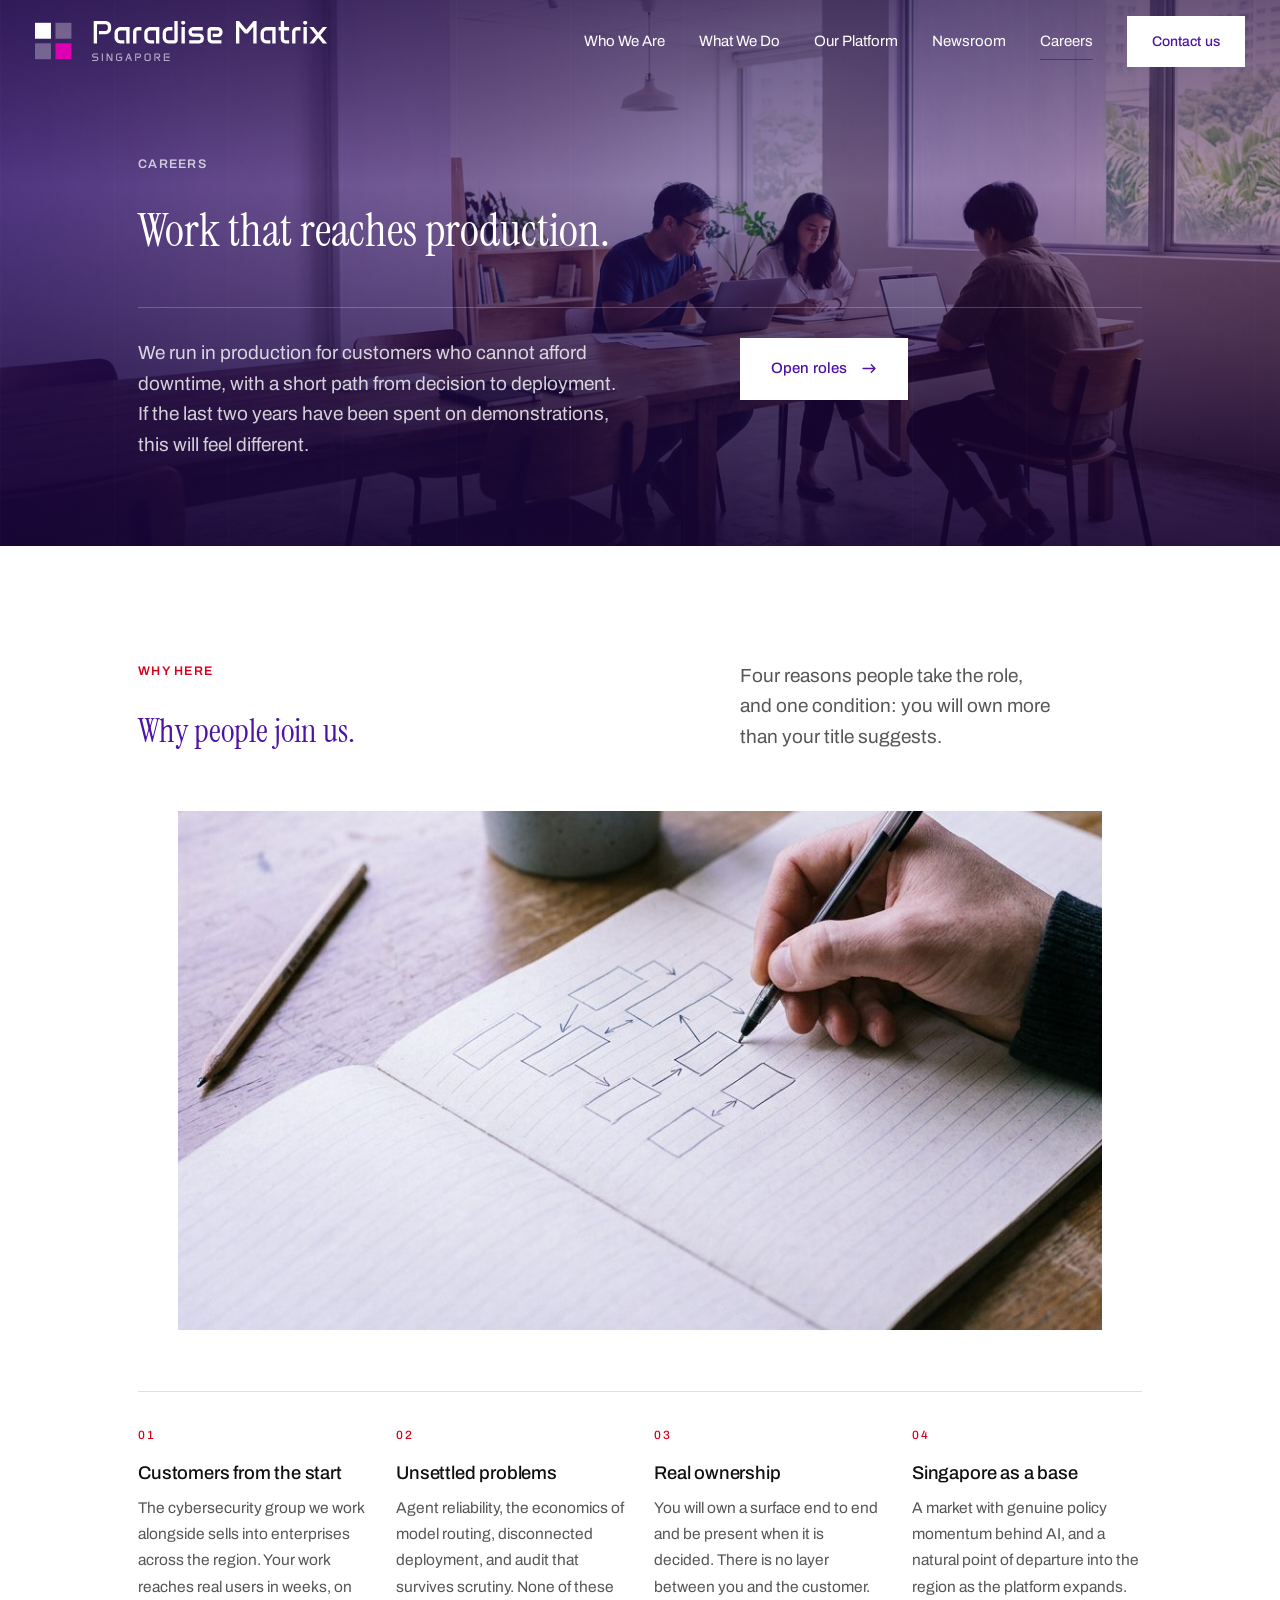
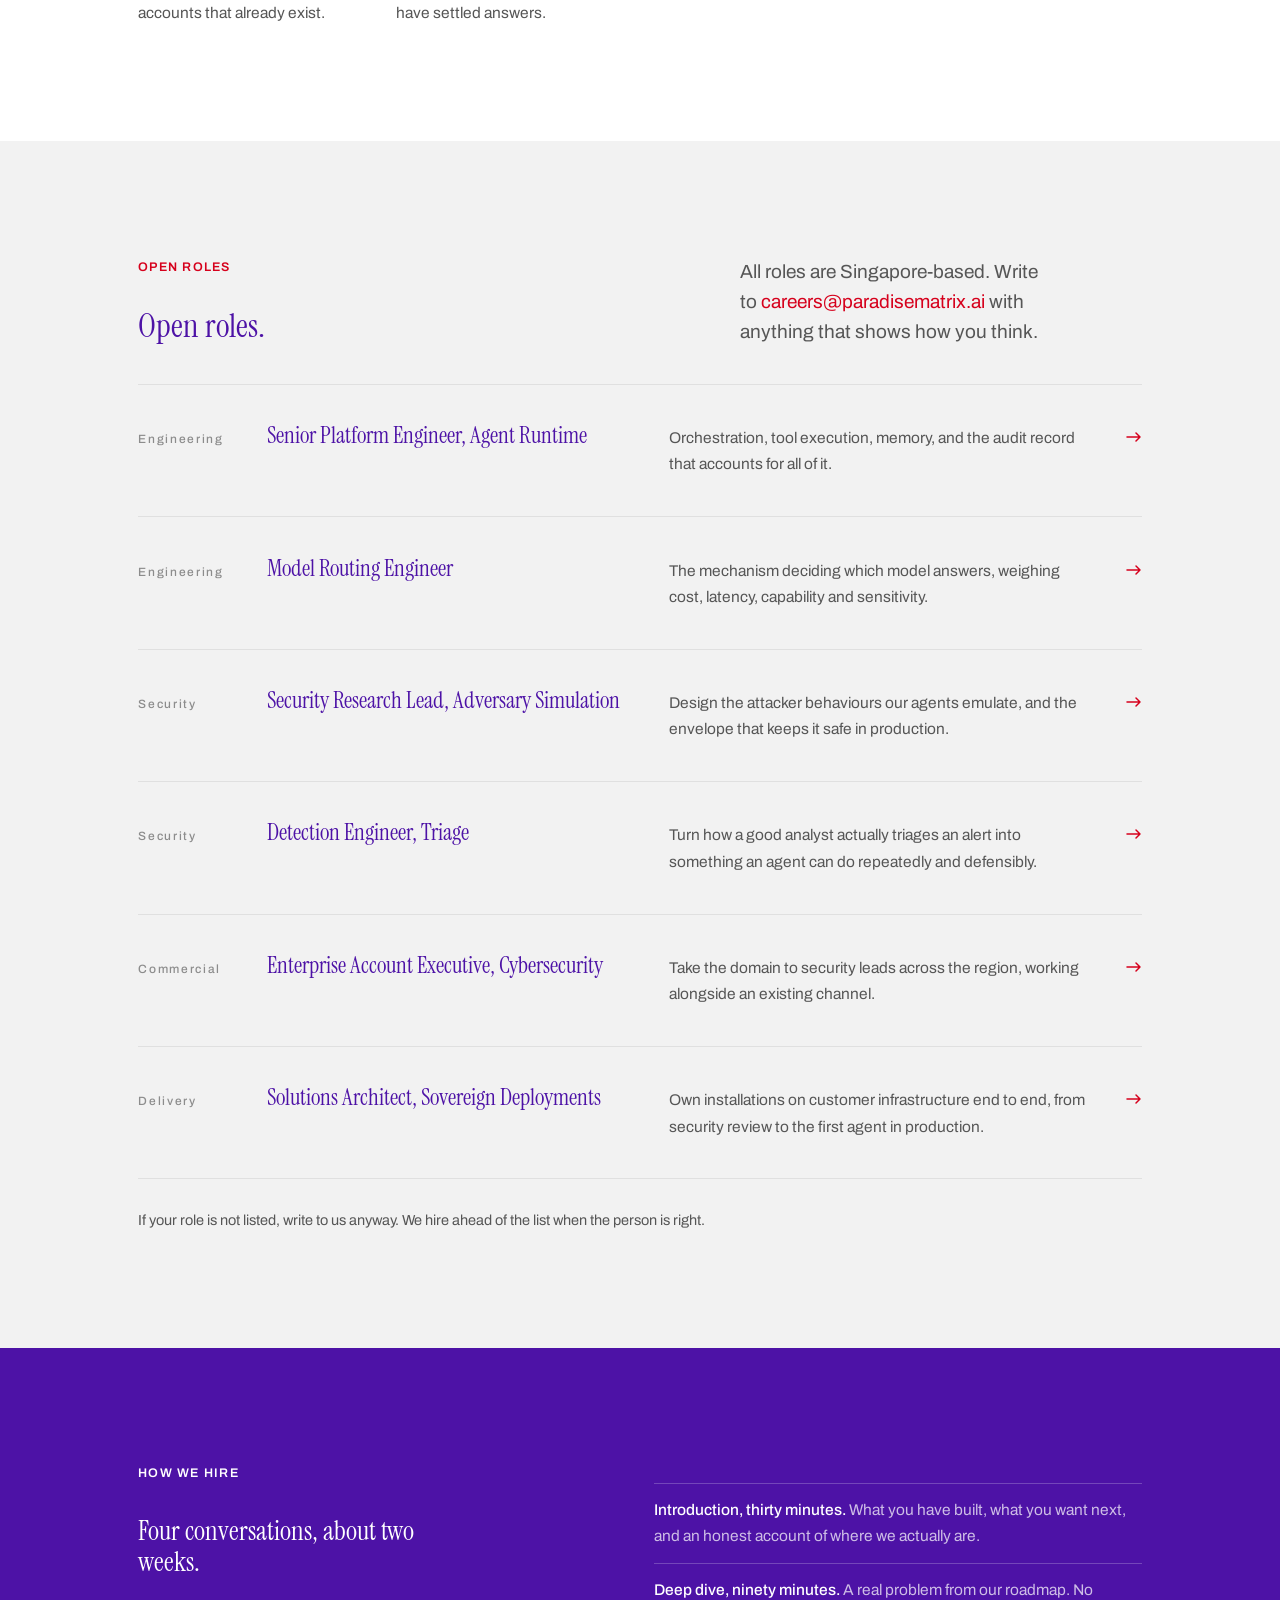
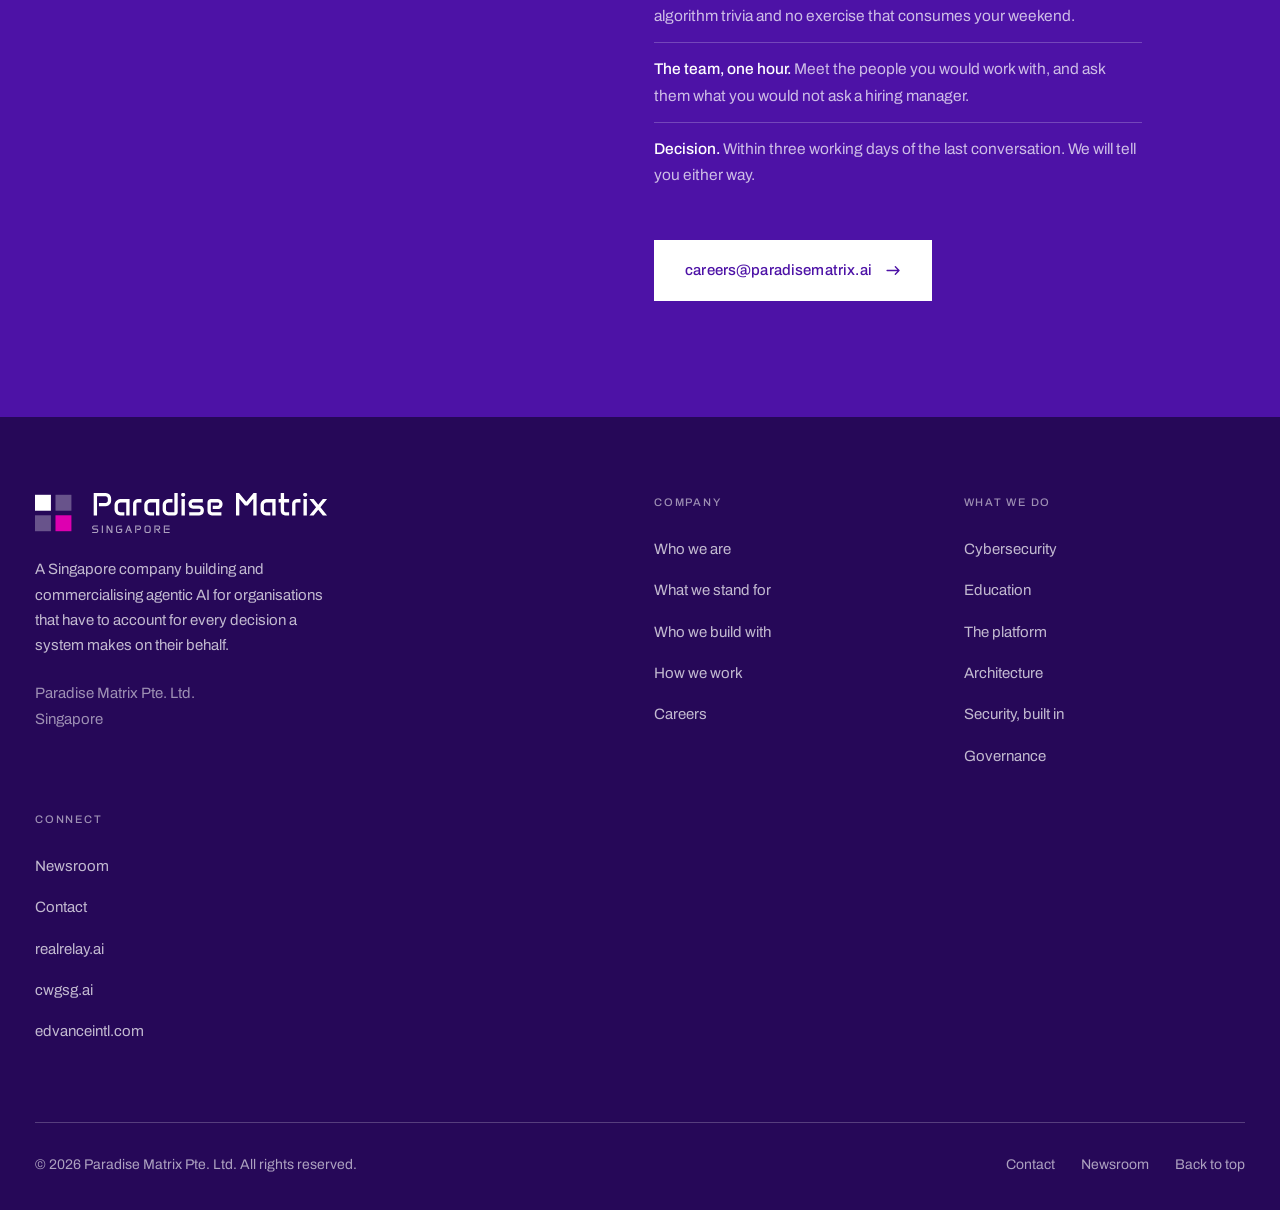
==== careers.html @ 4e88af28 "Rebuild the brand lockup, and update the RealRelay mark The wordmark and locality line are redrawn i" ====
<!DOCTYPE html>
<html lang="en">
<head>
<meta charset="utf-8">
<meta name="viewport" content="width=device-width, initial-scale=1">
<title>Careers | Paradise Matrix, Singapore</title>
<meta name="description" content="Open roles in platform engineering, security research, delivery and commercial. Singapore-based work on agentic AI that reaches production.">
<meta name="robots" content="index, follow, max-snippet:-1, max-image-preview:large">
<meta name="theme-color" content="#FFFFFF">
<link rel="canonical" href="https://paradisematrix.sg/careers.html">

<meta property="og:type" content="website">
<meta property="og:site_name" content="Paradise Matrix">
<meta property="og:locale" content="en_SG">
<meta property="og:title" content="Careers | Paradise Matrix, Singapore">
<meta property="og:description" content="Open roles in platform engineering, security research, delivery and commercial. Singapore-based work on agentic AI that reaches production.">
<meta property="og:url" content="https://paradisematrix.sg/careers.html">
<meta property="og:image" content="https://paradisematrix.sg/assets/img/og-card.png">
<meta property="og:image:width" content="1200">
<meta property="og:image:height" content="630">
<meta property="og:image:alt" content="Paradise Matrix, agentic AI built in Singapore">
<meta name="twitter:card" content="summary_large_image">
<meta name="twitter:title" content="Careers | Paradise Matrix, Singapore">
<meta name="twitter:description" content="Open roles in platform engineering, security research, delivery and commercial. Singapore-based work on agentic AI that reaches production.">
<meta name="twitter:image" content="https://paradisematrix.sg/assets/img/og-card.png">

<link rel="icon" href="data:image/svg+xml,%3Csvg xmlns='http://www.w3.org/2000/svg' viewBox='0 0 32 32'%3E%3Crect width='32' height='32' rx='7' fill='%23FFFFFF'/%3E%3Crect x='4' y='4' width='11' height='11' fill='%23002060'/%3E%3Crect x='17' y='4' width='11' height='11' fill='%23002060' opacity='.3'/%3E%3Crect x='4' y='17' width='11' height='11' fill='%23002060' opacity='.3'/%3E%3Crect x='17' y='17' width='11' height='11' fill='%23DD00B0'/%3E%3C/svg%3E">
<link rel="preload" href="assets/fonts/instrument-serif-400-lat.woff2" as="font" type="font/woff2" crossorigin>
<link rel="preload" href="assets/fonts/archivo-400-lat.woff2" as="font" type="font/woff2" crossorigin>
<link rel="stylesheet" href="assets/fonts/fonts.css">
<link rel="stylesheet" href="assets/css/site.css">
<script type="application/ld+json">
{
  "@context": "https://schema.org",
  "@graph": [
    {
      "@type": "Organization",
      "@id": "https://paradisematrix.sg/#organization",
      "name": "Paradise Matrix",
      "legalName": "Paradise Matrix Pte. Ltd.",
      "url": "https://paradisematrix.sg/",
      "description": "Paradise Matrix is a Singapore company that builds and commercialises agentic AI for organisations that must account for what their systems do. It develops the RealRelay.ai platform and vertical AI agents for cybersecurity and education.",
      "foundingLocation": {
        "@type": "Place",
        "name": "Singapore"
      },
      "areaServed": [
        {
          "@type": "Country",
          "name": "Singapore"
        },
        {
          "@type": "Place",
          "name": "ASEAN"
        },
        {
          "@type": "Place",
          "name": "Hong Kong"
        },
        {
          "@type": "Country",
          "name": "Japan"
        },
        {
          "@type": "Country",
          "name": "United Arab Emirates"
        }
      ],
      "knowsAbout": [
        "Agentic AI",
        "AI agents",
        "AI governance",
        "Cybersecurity",
        "Fintech",
        "Security operations centre triage",
        "Adversary simulation",
        "Anti-money-laundering",
        "Know your customer",
        "Educational technology",
        "AI security validation",
        "Sovereign AI deployment",
        "Education technology"
      ],
      "address": {
        "@type": "PostalAddress",
        "addressLocality": "Singapore",
        "addressCountry": "SG"
      },
      "contactPoint": [
        {
          "@type": "ContactPoint",
          "contactType": "sales",
          "email": "enquiries@paradisematrix.ai",
          "areaServed": "SG",
          "availableLanguage": "English"
        },
        {
          "@type": "ContactPoint",
          "contactType": "media relations",
          "email": "media@paradisematrix.ai"
        },
        {
          "@type": "ContactPoint",
          "contactType": "human resources",
          "email": "careers@paradisematrix.ai"
        }
      ]
    },
    {
      "@type": "WebSite",
      "@id": "https://paradisematrix.sg/#website",
      "url": "https://paradisematrix.sg/",
      "name": "Paradise Matrix",
      "publisher": {
        "@id": "https://paradisematrix.sg/#organization"
      },
      "inLanguage": "en"
    },
    {
      "@type": "WebPage",
      "@id": "https://paradisematrix.sg/careers.html",
      "url": "https://paradisematrix.sg/careers.html",
      "name": "Careers | Paradise Matrix, Singapore",
      "description": "Open roles in platform engineering, security research, delivery and commercial. Singapore-based work on agentic AI that reaches production.",
      "isPartOf": {
        "@id": "https://paradisematrix.sg/#website"
      },
      "about": {
        "@id": "https://paradisematrix.sg/#organization"
      },
      "inLanguage": "en"
    },
    {
      "@type": "BreadcrumbList",
      "itemListElement": [
        {
          "@type": "ListItem",
          "position": 1,
          "name": "Home",
          "item": "https://paradisematrix.sg/index.html"
        },
        {
          "@type": "ListItem",
          "position": 2,
          "name": "Careers",
          "item": "https://paradisematrix.sg/careers.html"
        }
      ]
    }
  ]
}
</script>
</head>
<body id="top">
<svg class="pm-logo-defs" aria-hidden="true" focusable="false"><defs><symbol id="pmLogo" viewBox="0 0 904.09 123.55"><rect x="0.00" y="5.54" width="49.21" height="49.21" fill="var(--pm-ink)"/><rect x="63.27" y="5.54" width="49.21" height="49.21" fill="var(--pm-ink)" opacity="0.3"/><rect x="0.00" y="68.81" width="49.21" height="49.21" fill="var(--pm-ink)" opacity="0.3"/><rect x="63.27" y="68.81" width="49.21" height="49.21" fill="var(--pm-pink)"/><path fill="var(--pm-ink)" transform="translate(174.48 69.43)" d="M6.84 -69.43H43.55Q48.29 -69.43 52.17 -67.11Q56.05 -64.79 58.37 -60.94Q60.69 -57.08 60.69 -52.34V-45.41Q60.69 -40.77 58.37 -36.94Q56.05 -33.11 52.17 -30.83Q48.29 -28.56 43.55 -28.56H23.00V-38.82H43.55Q46.44 -38.82 48.44 -40.77Q50.44 -42.72 50.44 -45.56V-52.34Q50.44 -55.18 48.44 -57.18Q46.44 -59.18 43.55 -59.18H17.14V0.00H6.84Z M71.20 -32.42Q71.20 -37.45 73.67 -41.55Q76.13 -45.65 80.28 -48.12Q84.43 -50.59 89.46 -50.59H117.68V0.00H107.38V-40.28H89.46Q86.19 -40.28 83.85 -37.96Q81.50 -35.64 81.50 -32.32V-18.36Q81.50 -15.04 83.85 -12.67Q86.19 -10.30 89.46 -10.30H101.52V0.00H89.46Q84.43 0.00 80.28 -2.47Q76.13 -4.93 73.67 -9.08Q71.20 -13.23 71.20 -18.26Z M128.44 -36.43Q128.44 -40.33 130.42 -43.55Q132.39 -46.78 135.69 -48.68Q138.98 -50.59 142.99 -50.59H154.27V-40.33H142.99Q141.23 -40.33 139.99 -39.14Q138.74 -37.94 138.74 -36.23V0.00H128.44Z M163.06 -32.42Q163.06 -37.45 165.52 -41.55Q167.99 -45.65 172.14 -48.12Q176.29 -50.59 181.32 -50.59H209.54V0.00H199.24V-40.28H181.32Q178.05 -40.28 175.71 -37.96Q173.36 -35.64 173.36 -32.32V-18.36Q173.36 -15.04 175.71 -12.67Q178.05 -10.30 181.32 -10.30H193.38V0.00H181.32Q176.29 0.00 172.14 -2.47Q167.99 -4.93 165.52 -9.08Q163.06 -13.23 163.06 -18.26Z M219.81 -32.32Q219.81 -37.35 222.27 -41.50Q224.74 -45.65 228.89 -48.12Q233.04 -50.59 238.07 -50.59H250.13V-40.28H238.07Q234.80 -40.28 232.46 -37.92Q230.11 -35.55 230.11 -32.23V-18.26Q230.11 -14.99 232.46 -12.65Q234.80 -10.30 238.07 -10.30H255.99V-69.43H266.29V-10.30Q266.29 -6.05 263.27 -3.03Q260.24 0.00 255.99 0.00H238.07Q233.04 0.00 228.89 -2.47Q224.74 -4.93 222.27 -9.06Q219.81 -13.18 219.81 -18.16Z M276.84 -64.36Q276.84 -66.99 278.70 -68.85Q280.55 -70.70 283.19 -70.70Q285.83 -70.70 287.68 -68.85Q289.54 -66.99 289.54 -64.36Q289.54 -61.72 287.68 -59.86Q285.83 -58.01 283.19 -58.01Q280.55 -58.01 278.70 -59.86Q276.84 -61.72 276.84 -64.36ZM278.02 -50.59H288.37V0.00H278.02Z M299.61 -36.38Q299.61 -40.33 301.58 -43.55Q303.56 -46.78 306.86 -48.68Q310.15 -50.59 314.16 -50.59H343.84V-40.28H314.16Q312.40 -40.28 311.15 -39.14Q309.91 -37.99 309.91 -36.38V-35.16Q309.91 -33.50 311.15 -32.32Q312.40 -31.15 314.16 -31.15H332.61Q336.62 -31.15 339.91 -29.22Q343.21 -27.29 345.16 -24.07Q347.12 -20.85 347.12 -16.89V-14.26Q347.12 -10.35 345.16 -7.10Q343.21 -3.86 339.91 -1.93Q336.62 0.00 332.61 0.00H301.90V-10.30H332.61Q334.37 -10.30 335.62 -11.47Q336.86 -12.65 336.86 -14.31V-16.85Q336.86 -18.55 335.62 -19.73Q334.37 -20.90 332.61 -20.90H314.16Q310.15 -20.90 306.86 -22.83Q303.56 -24.76 301.58 -28.00Q299.61 -31.25 299.61 -35.16Z M358.34 -40.14Q358.34 -44.48 361.52 -47.53Q364.69 -50.59 369.13 -50.59H390.23Q394.28 -50.59 397.58 -48.61Q400.87 -46.63 402.85 -43.29Q404.83 -39.94 404.83 -35.89V-34.47Q404.83 -30.47 402.85 -27.17Q400.87 -23.88 397.58 -21.90Q394.28 -19.92 390.23 -19.92H374.51V-30.18H390.33Q392.08 -30.18 393.33 -31.45Q394.57 -32.71 394.57 -34.52V-35.89Q394.57 -37.74 393.33 -39.01Q392.08 -40.28 390.33 -40.28H368.65V-14.31Q368.65 -12.65 369.77 -11.47Q370.89 -10.30 372.50 -10.30H401.26V0.00H372.50Q368.60 0.00 365.38 -1.93Q362.15 -3.86 360.25 -7.10Q358.34 -10.35 358.34 -14.26Z M446.34 -69.43H455.76L478.17 -42.04L500.58 -69.43H510.01V0.00H499.71V-51.90L482.47 -31.01H473.92L456.64 -51.90V0.00H446.34Z M522.21 -32.42Q522.21 -37.45 524.68 -41.55Q527.15 -45.65 531.30 -48.12Q535.45 -50.59 540.48 -50.59H568.70V0.00H558.40V-40.28H540.48Q537.21 -40.28 534.86 -37.96Q532.52 -35.64 532.52 -32.32V-18.36Q532.52 -15.04 534.86 -12.67Q537.21 -10.30 540.48 -10.30H552.54V0.00H540.48Q535.45 0.00 531.30 -2.47Q527.15 -4.93 524.68 -9.08Q522.21 -13.23 522.21 -18.26Z M577.98 -50.59H584.57V-69.43H594.88V-50.59H610.45V-40.28H594.88V-14.36Q594.88 -12.70 596.17 -11.50Q597.46 -10.30 599.27 -10.30H610.45V0.00H599.12Q595.12 0.00 591.82 -1.93Q588.53 -3.86 586.55 -7.10Q584.57 -10.35 584.57 -14.31V-40.28H577.98Z M619.73 -36.43Q619.73 -40.33 621.71 -43.55Q623.69 -46.78 626.99 -48.68Q630.28 -50.59 634.29 -50.59H645.56V-40.33H634.29Q632.53 -40.33 631.28 -39.14Q630.04 -37.94 630.04 -36.23V0.00H619.73Z M653.67 -64.36Q653.67 -66.99 655.53 -68.85Q657.38 -70.70 660.02 -70.70Q662.66 -70.70 664.51 -68.85Q666.37 -66.99 666.37 -64.36Q666.37 -61.72 664.51 -59.86Q662.66 -58.01 660.02 -58.01Q657.38 -58.01 655.53 -59.86Q653.67 -61.72 653.67 -64.36ZM654.84 -50.59H665.20V0.00H654.84Z M693.62 -25.34 673.02 -50.59H686.15L700.36 -33.06L714.57 -50.59H727.65L707.10 -25.34L727.65 0.00H714.62L700.36 -17.53L686.10 0.00H673.02Z"/><path fill="var(--pm-ink)" opacity="0.62" transform="translate(174.48 123.55)" d="M1.96 -17.63Q1.96 -19.19 2.74 -20.46Q3.52 -21.74 4.83 -22.50Q6.15 -23.26 7.74 -23.26H19.78V-19.83H7.74Q6.79 -19.83 6.10 -19.15Q5.41 -18.48 5.41 -17.54V-15.93Q5.41 -15.07 6.10 -14.44Q6.79 -13.82 7.74 -13.82H15.15Q16.75 -13.82 18.06 -13.06Q19.37 -12.30 20.14 -11.02Q20.92 -9.73 20.92 -8.18V-5.64Q20.92 -4.09 20.14 -2.81Q19.37 -1.52 18.06 -0.76Q16.75 0.00 15.15 0.00H1.98V-3.45H15.15Q16.11 -3.45 16.79 -4.10Q17.47 -4.74 17.47 -5.66V-8.16Q17.47 -9.08 16.79 -9.73Q16.11 -10.39 15.15 -10.39H7.74Q6.15 -10.39 4.83 -11.13Q3.52 -11.88 2.74 -13.14Q1.96 -14.39 1.96 -15.92Z M31.88 -23.26H35.33V0.00H31.88Z M46.61 -23.26H51.09L61.22 -4.99V-23.26H64.67V0.00H60.19L50.06 -18.03V0.00H46.61Z M75.63 -16.72Q75.63 -18.53 76.57 -20.01Q77.51 -21.49 79.08 -22.38Q80.65 -23.26 82.56 -23.26H93.57V-19.83H82.56Q81.12 -19.83 80.10 -18.92Q79.08 -18.01 79.08 -16.73V-6.53Q79.08 -5.25 80.10 -4.34Q81.12 -3.44 82.56 -3.44H88.01Q89.46 -3.44 90.48 -4.34Q91.49 -5.25 91.49 -6.53V-9.57H85.18V-13.00H94.94V-6.54Q94.94 -4.74 94.01 -3.26Q93.08 -1.77 91.50 -0.88Q89.92 0.00 88.01 0.00H82.56Q80.65 0.00 79.08 -0.88Q77.51 -1.77 76.57 -3.26Q75.63 -4.74 75.63 -6.54Z M112.59 -23.26H116.89L125.22 0.00H121.54L119.00 -7.00H112.51L113.75 -10.44H117.76L114.75 -18.75L107.95 0.00H104.27Z M134.87 -23.26H147.17Q148.76 -23.26 150.06 -22.48Q151.36 -21.71 152.13 -20.41Q152.91 -19.12 152.91 -17.54V-15.21Q152.91 -13.66 152.13 -12.37Q151.36 -11.09 150.06 -10.33Q148.76 -9.57 147.17 -9.57H140.28V-13.00H147.17Q148.13 -13.00 148.80 -13.66Q149.48 -14.31 149.48 -15.26V-17.54Q149.48 -18.48 148.80 -19.15Q148.13 -19.83 147.17 -19.83H138.32V0.00H134.87Z M163.62 -16.72Q163.62 -18.53 164.56 -20.01Q165.50 -21.49 167.07 -22.38Q168.64 -23.26 170.55 -23.26H176.00Q177.91 -23.26 179.49 -22.38Q181.07 -21.49 182.00 -20.01Q182.93 -18.53 182.93 -16.72V-6.54Q182.93 -4.74 182.00 -3.26Q181.07 -1.77 179.49 -0.88Q177.91 0.00 176.00 0.00H170.55Q168.64 0.00 167.07 -0.88Q165.50 -1.77 164.56 -3.26Q163.62 -4.74 163.62 -6.54ZM167.07 -6.53Q167.07 -5.25 168.09 -4.34Q169.11 -3.44 170.55 -3.44H176.00Q177.45 -3.44 178.47 -4.34Q179.48 -5.25 179.48 -6.53V-16.73Q179.48 -18.01 178.47 -18.92Q177.45 -19.83 176.00 -19.83H170.55Q169.11 -19.83 168.09 -18.92Q167.07 -18.01 167.07 -16.73Z M194.21 -23.26H206.51Q208.09 -23.26 209.39 -22.48Q210.69 -21.71 211.47 -20.41Q212.25 -19.12 212.25 -17.54V-15.21Q212.25 -13.63 211.49 -12.35Q210.73 -11.07 209.42 -10.32Q208.11 -9.57 206.49 -9.57L213.43 0.00H209.22L202.29 -9.57H199.62V-13.00H206.51Q207.47 -13.00 208.14 -13.67Q208.81 -14.33 208.81 -15.26V-17.54Q208.81 -18.48 208.14 -19.15Q207.47 -19.83 206.51 -19.83H197.66V0.00H194.21Z M223.39 -23.26H241.43V-19.83H226.84V-3.45H241.43V0.00H223.39ZM228.80 -13.82H241.43V-10.39H228.80Z"/></symbol></defs></svg>
  <a class="skip-link" href="#main">Skip to content</a>
  <header class="site-header on-dark">
    <div class="nav-inner">
      <a class="brand" href="index.html" aria-label="Paradise Matrix Singapore — home">
        <svg class="brand__logo" viewBox="0 0 904.09 123.55" role="img" aria-label="Paradise Matrix Singapore"><use href="#pmLogo"/></svg>
      </a>
      <button class="nav-toggle" type="button" aria-label="Menu" aria-expanded="false" aria-controls="primary-nav"><span></span><span></span><span></span></button>
      <nav class="nav-primary" id="primary-nav" aria-label="Primary">
        <a class="nav-link" href="who-we-are.html">Who We Are</a>
        <a class="nav-link" href="what-we-do.html">What We Do</a>
        <a class="nav-link" href="realrelay.html">Our Platform</a>
        <a class="nav-link" href="newsroom.html">Newsroom</a>
        <a class="nav-link" href="careers.html">Careers</a>
        <a class="btn nav-cta" href="contact.html">Contact us</a>
      </nav>
    </div>
  </header>
  <main id="main">
    <section class="hero hero--short">
      <div class="hero__art">
        <img src="assets/img/hero-careers.jpg" alt="Colleagues working together at a long table" width="1376" height="688" fetchpriority="high" decoding="async">
      </div><div class="hero__grain" aria-hidden="true"></div>
      <div class="shell"><div class="g12"><div class="off1">
        <p class="label" data-reveal>Careers</p>
        <h1 class="stmt stmt--xl" data-reveal data-reveal-delay="70">Work that reaches production.</h1>
        <div class="hero__foot g12" data-reveal data-reveal-delay="150">
          <p class="lede c-6">
            We run in production for customers who cannot afford downtime, with a short path from decision
            to deployment. If the last two years have been spent on demonstrations, this will feel different.
          </p>
          <div class="c-4 start8"><div class="btn-row"><a class="btn btn--onDeep" href="#roles">Open roles <svg viewBox="0 0 16 12" fill="none" stroke="currentColor" stroke-width="1.5" stroke-linecap="round" stroke-linejoin="round" aria-hidden="true"><path d="M1 6h13M10 2l4 4-4 4"/></svg></a></div></div>
        </div>
      </div></div></div>
    </section>

    <section class="pad">
      <div class="shell"><div class="g12"><div class="off1">
        <div class="g12" style="margin-bottom:clamp(28px,3.2vw,46px)">
          <div class="c-5" data-reveal><p class="label">Why here</p><h2 class="stmt stmt--lg">Why people join us.</h2></div>
          <div class="c-4 start8" data-reveal data-reveal-delay="80"><p class="lede">Four reasons people take the role, and one condition: you will own more than your title suggests.</p></div>
        </div>
        <div class="g12" style="margin-bottom:clamp(30px,3.4vw,52px)" data-reveal>
          <div class="c-12"><figure class="figure figure--wide"><img src="assets/img/fig-careers.jpg" alt="A hand sketching a system diagram in a notebook" width="967" height="726" loading="lazy" decoding="async"></figure></div>
        </div>
        <div class="cols g12" data-reveal>
          <div class="col-item c-3"><span class="col-item__n">01</span><h3 class="h-sans h-sans--md">Customers from the start</h3><p>The cybersecurity group we work alongside sells into enterprises across the region. Your work reaches real users in weeks, on accounts that already exist.</p></div>
          <div class="col-item c-3"><span class="col-item__n">02</span><h3 class="h-sans h-sans--md">Unsettled problems</h3><p>Agent reliability, the economics of model routing, disconnected deployment, and audit that survives scrutiny. None of these have settled answers.</p></div>
          <div class="col-item c-3"><span class="col-item__n">03</span><h3 class="h-sans h-sans--md">Real ownership</h3><p>You will own a surface end to end and be present when it is decided. There is no layer between you and the customer.</p></div>
          <div class="col-item c-3"><span class="col-item__n">04</span><h3 class="h-sans h-sans--md">Singapore as a base</h3><p>A market with genuine policy momentum behind AI, and a natural point of departure into the region as the platform expands.</p></div>
        </div>
      </div></div></div>
    </section>

    <section class="pad bg-offwhite" id="roles">
      <div class="shell"><div class="g12"><div class="off1">
        <div class="g12" style="margin-bottom:clamp(24px,2.8vw,40px)">
          <div class="c-5" data-reveal><p class="label">Open roles</p><h2 class="stmt stmt--lg">Open roles.</h2></div>
          <div class="c-4 start8" data-reveal data-reveal-delay="80"><p class="lede">All roles are Singapore-based. Write to <a href="mailto:careers@paradisematrix.ai" style="color:var(--accent)">careers@paradisematrix.ai</a> with anything that shows how you think.</p></div>
        </div>
        <div class="row-list" data-reveal>
          <a class="row" href="mailto:careers@paradisematrix.ai?subject=Senior%20Platform%20Engineer"><span class="row__n">Engineering</span><span class="row__t">Senior Platform Engineer, Agent Runtime</span><span class="row__d">Orchestration, tool execution, memory, and the audit record that accounts for all of it.</span><span class="row__a"><svg viewBox="0 0 16 12" fill="none" stroke="currentColor" stroke-width="1.5" stroke-linecap="round" stroke-linejoin="round" aria-hidden="true"><path d="M1 6h13M10 2l4 4-4 4"/></svg></span></a>
          <a class="row" href="mailto:careers@paradisematrix.ai?subject=Model%20Routing%20Engineer"><span class="row__n">Engineering</span><span class="row__t">Model Routing Engineer</span><span class="row__d">The mechanism deciding which model answers, weighing cost, latency, capability and sensitivity.</span><span class="row__a"><svg viewBox="0 0 16 12" fill="none" stroke="currentColor" stroke-width="1.5" stroke-linecap="round" stroke-linejoin="round" aria-hidden="true"><path d="M1 6h13M10 2l4 4-4 4"/></svg></span></a>
          <a class="row" href="mailto:careers@paradisematrix.ai?subject=Security%20Research%20Lead"><span class="row__n">Security</span><span class="row__t">Security Research Lead, Adversary Simulation</span><span class="row__d">Design the attacker behaviours our agents emulate, and the envelope that keeps it safe in production.</span><span class="row__a"><svg viewBox="0 0 16 12" fill="none" stroke="currentColor" stroke-width="1.5" stroke-linecap="round" stroke-linejoin="round" aria-hidden="true"><path d="M1 6h13M10 2l4 4-4 4"/></svg></span></a>
          <a class="row" href="mailto:careers@paradisematrix.ai?subject=Detection%20Engineer"><span class="row__n">Security</span><span class="row__t">Detection Engineer, Triage</span><span class="row__d">Turn how a good analyst actually triages an alert into something an agent can do repeatedly and defensibly.</span><span class="row__a"><svg viewBox="0 0 16 12" fill="none" stroke="currentColor" stroke-width="1.5" stroke-linecap="round" stroke-linejoin="round" aria-hidden="true"><path d="M1 6h13M10 2l4 4-4 4"/></svg></span></a>
          <a class="row" href="mailto:careers@paradisematrix.ai?subject=Enterprise%20Account%20Executive"><span class="row__n">Commercial</span><span class="row__t">Enterprise Account Executive, Cybersecurity</span><span class="row__d">Take the domain to security leads across the region, working alongside an existing channel.</span><span class="row__a"><svg viewBox="0 0 16 12" fill="none" stroke="currentColor" stroke-width="1.5" stroke-linecap="round" stroke-linejoin="round" aria-hidden="true"><path d="M1 6h13M10 2l4 4-4 4"/></svg></span></a>
          <a class="row" href="mailto:careers@paradisematrix.ai?subject=Solutions%20Architect"><span class="row__n">Delivery</span><span class="row__t">Solutions Architect, Sovereign Deployments</span><span class="row__d">Own installations on customer infrastructure end to end, from security review to the first agent in production.</span><span class="row__a"><svg viewBox="0 0 16 12" fill="none" stroke="currentColor" stroke-width="1.5" stroke-linecap="round" stroke-linejoin="round" aria-hidden="true"><path d="M1 6h13M10 2l4 4-4 4"/></svg></span></a>
        </div>
        <p class="form-note" data-reveal style="margin-top:1.8rem">If your role is not listed, write to us anyway. We hire ahead of the list when the person is right.</p>
      </div></div></div>
    </section>

    <section class="pad bg-deep">
      <div class="shell"><div class="g12"><div class="off1 g12">
        <div class="c-4" data-reveal><p class="label">How we hire</p><h2 class="stmt stmt--md">Four conversations, about two weeks.</h2></div>
        <div class="c-6 start7" data-reveal data-reveal-delay="80">
          <ul class="dl">
            <li><strong>Introduction, thirty minutes.</strong> What you have built, what you want next, and an honest account of where we actually are.</li>
            <li><strong>Deep dive, ninety minutes.</strong> A real problem from our roadmap. No algorithm trivia and no exercise that consumes your weekend.</li>
            <li><strong>The team, one hour.</strong> Meet the people you would work with, and ask them what you would not ask a hiring manager.</li>
            <li><strong>Decision.</strong> Within three working days of the last conversation. We will tell you either way.</li>
          </ul>
          <div class="btn-row" style="margin-top:2.4rem"><a class="btn btn--onDeep" href="mailto:careers@paradisematrix.ai">careers@paradisematrix.ai <svg viewBox="0 0 16 12" fill="none" stroke="currentColor" stroke-width="1.5" stroke-linecap="round" stroke-linejoin="round" aria-hidden="true"><path d="M1 6h13M10 2l4 4-4 4"/></svg></a></div>
        </div>
      </div></div></div>
    </section>

  </main>
  <footer class="site-footer">
    <div class="shell">
      <div class="g12">
        <div class="c-4 footer-about">
          <a class="brand" href="index.html" aria-label="Paradise Matrix Singapore — home">
            <svg class="brand__logo" viewBox="0 0 904.09 123.55" role="img" aria-label="Paradise Matrix Singapore"><use href="#pmLogo"/></svg>
          </a>
          <p>A Singapore company building and commercialising agentic AI for organisations that have to account for every decision a system makes on their behalf.</p>
          <address class="footer-addr">
            Paradise Matrix Pte. Ltd.<br>
            Singapore
          </address>
        </div>
        <div class="c-3 start7 footer-col">
          <h2 class="footer-h">Company</h2>
          <ul>
            <li><a href="who-we-are.html">Who we are</a></li>
            <li><a href="who-we-are.html#principles">What we stand for</a></li>
            <li><a href="who-we-are.html#partnership">Who we build with</a></li>
            <li><a href="who-we-are.html#governance">How we work</a></li>
            <li><a href="careers.html">Careers</a></li>
          </ul>
        </div>
        <div class="c-3 footer-col">
          <h2 class="footer-h">What we do</h2>
          <ul>
            <li><a href="what-we-do.html#cybersecurity">Cybersecurity</a></li>
            <li><a href="what-we-do.html#education">Education</a></li>
            <li><a href="realrelay.html">The platform</a></li>
            <li><a href="realrelay.html#architecture">Architecture</a></li>
            <li><a href="realrelay.html#security">Security, built in</a></li>
            <li><a href="realrelay.html#governance">Governance</a></li>
          </ul>
        </div>
        <div class="c-2 footer-col">
          <h2 class="footer-h">Connect</h2>
          <ul>
            <li><a href="newsroom.html">Newsroom</a></li>
            <li><a href="contact.html">Contact</a></li>
            <li><a href="https://www.realrelay.ai" rel="noopener">realrelay.ai</a></li>
            <li><a href="https://www.cwgsg.ai" rel="noopener">cwgsg.ai</a></li>
            <li><a href="https://www.edvanceintl.com" rel="noopener">edvanceintl.com</a></li>
          </ul>
        </div>
      </div>
      <div class="footer-bottom">
        <p>&copy; <span data-year>2026</span> Paradise Matrix Pte. Ltd. All rights reserved.</p>
        <nav aria-label="Secondary">
          <a href="contact.html">Contact</a>
          <a href="newsroom.html">Newsroom</a>
          <a href="#top">Back to top</a>
        </nav>
      </div>
    </div>
  </footer>
<script src="assets/js/site.js"></script>
</body>
</html>
---- assets/fonts/fonts.css ----
/* latin-ext */
@font-face {
  font-family: 'Archivo';
  font-style: normal;
  font-weight: 400;
  font-stretch: 100%;
  font-display: swap;
  src: url(archivo-400-ext.woff2) format('woff2');
  unicode-range: U+0100-02BA, U+02BD-02C5, U+02C7-02CC, U+02CE-02D7, U+02DD-02FF, U+0304, U+0308, U+0329, U+1D00-1DBF, U+1E00-1E9F, U+1EF2-1EFF, U+2020, U+20A0-20AB, U+20AD-20C0, U+2113, U+2C60-2C7F, U+A720-A7FF;
}
/* latin */
@font-face {
  font-family: 'Archivo';
  font-style: normal;
  font-weight: 400;
  font-stretch: 100%;
  font-display: swap;
  src: url(archivo-400-lat.woff2) format('woff2');
  unicode-range: U+0000-00FF, U+0131, U+0152-0153, U+02BB-02BC, U+02C6, U+02DA, U+02DC, U+0304, U+0308, U+0329, U+2000-206F, U+20AC, U+2122, U+2191, U+2193, U+2212, U+2215, U+FEFF, U+FFFD;
}
/* latin-ext */
@font-face {
  font-family: 'Archivo';
  font-style: normal;
  font-weight: 500;
  font-stretch: 100%;
  font-display: swap;
  src: url(archivo-400-ext.woff2) format('woff2');
  unicode-range: U+0100-02BA, U+02BD-02C5, U+02C7-02CC, U+02CE-02D7, U+02DD-02FF, U+0304, U+0308, U+0329, U+1D00-1DBF, U+1E00-1E9F, U+1EF2-1EFF, U+2020, U+20A0-20AB, U+20AD-20C0, U+2113, U+2C60-2C7F, U+A720-A7FF;
}
/* latin */
@font-face {
  font-family: 'Archivo';
  font-style: normal;
  font-weight: 500;
  font-stretch: 100%;
  font-display: swap;
  src: url(archivo-400-lat.woff2) format('woff2');
  unicode-range: U+0000-00FF, U+0131, U+0152-0153, U+02BB-02BC, U+02C6, U+02DA, U+02DC, U+0304, U+0308, U+0329, U+2000-206F, U+20AC, U+2122, U+2191, U+2193, U+2212, U+2215, U+FEFF, U+FFFD;
}
/* latin-ext */
@font-face {
  font-family: 'Archivo';
  font-style: normal;
  font-weight: 600;
  font-stretch: 100%;
  font-display: swap;
  src: url(archivo-400-ext.woff2) format('woff2');
  unicode-range: U+0100-02BA, U+02BD-02C5, U+02C7-02CC, U+02CE-02D7, U+02DD-02FF, U+0304, U+0308, U+0329, U+1D00-1DBF, U+1E00-1E9F, U+1EF2-1EFF, U+2020, U+20A0-20AB, U+20AD-20C0, U+2113, U+2C60-2C7F, U+A720-A7FF;
}
/* latin */
@font-face {
  font-family: 'Archivo';
  font-style: normal;
  font-weight: 600;
  font-stretch: 100%;
  font-display: swap;
  src: url(archivo-400-lat.woff2) format('woff2');
  unicode-range: U+0000-00FF, U+0131, U+0152-0153, U+02BB-02BC, U+02C6, U+02DA, U+02DC, U+0304, U+0308, U+0329, U+2000-206F, U+20AC, U+2122, U+2191, U+2193, U+2212, U+2215, U+FEFF, U+FFFD;
}
/* latin-ext */
@font-face {
  font-family: 'Instrument Serif';
  font-style: italic;
  font-weight: 400;
  font-display: swap;
  src: url(instrument-serif-400i-ext.woff2) format('woff2');
  unicode-range: U+0100-02BA, U+02BD-02C5, U+02C7-02CC, U+02CE-02D7, U+02DD-02FF, U+0304, U+0308, U+0329, U+1D00-1DBF, U+1E00-1E9F, U+1EF2-1EFF, U+2020, U+20A0-20AB, U+20AD-20C0, U+2113, U+2C60-2C7F, U+A720-A7FF;
}
/* latin */
@font-face {
  font-family: 'Instrument Serif';
  font-style: italic;
  font-weight: 400;
  font-display: swap;
  src: url(instrument-serif-400i-lat.woff2) format('woff2');
  unicode-range: U+0000-00FF, U+0131, U+0152-0153, U+02BB-02BC, U+02C6, U+02DA, U+02DC, U+0304, U+0308, U+0329, U+2000-206F, U+20AC, U+2122, U+2191, U+2193, U+2212, U+2215, U+FEFF, U+FFFD;
}
/* latin-ext */
@font-face {
  font-family: 'Instrument Serif';
  font-style: normal;
  font-weight: 400;
  font-display: swap;
  src: url(instrument-serif-400-ext.woff2) format('woff2');
  unicode-range: U+0100-02BA, U+02BD-02C5, U+02C7-02CC, U+02CE-02D7, U+02DD-02FF, U+0304, U+0308, U+0329, U+1D00-1DBF, U+1E00-1E9F, U+1EF2-1EFF, U+2020, U+20A0-20AB, U+20AD-20C0, U+2113, U+2C60-2C7F, U+A720-A7FF;
}
/* latin */
@font-face {
  font-family: 'Instrument Serif';
  font-style: normal;
  font-weight: 400;
  font-display: swap;
  src: url(instrument-serif-400-lat.woff2) format('woff2');
  unicode-range: U+0000-00FF, U+0131, U+0152-0153, U+02BB-02BC, U+02C6, U+02DA, U+02DC, U+0304, U+0308, U+0329, U+2000-206F, U+20AC, U+2122, U+2191, U+2193, U+2212, U+2215, U+FEFF, U+FFFD;
}
---- assets/css/site.css ----
/* ==========================================================================
   Paradise Matrix
   Layout and typographic system in the institutional editorial manner:
   12-column grid with a one-column inset, generous vertical rhythm, flat
   surfaces, serif statements, hairline rules. Brand colours only are taken
   from the CWG palette.
   ========================================================================== */

:root {
  /* Brand ---------------------------------------------------------------- */
  --deep:        #4d12a6;   /* dominant brand colour: dark bands, headings  */
  --deep-2:      #3d0e85;   /* deeper shade for hovers and gradients-free   */
  --deep-ink:    #260858;   /* near-black purple, footer and overlays       */
  --accent:      #d6001c;   /* links, labels, rules, arrows                 */
  --accent-2:    #b00018;

  /* Neutrals ------------------------------------------------------------- */
  --white:       #ffffff;
  --offwhite:    #f2f2f2;
  --paper:       #fafafa;
  --rule:        #e0e0e0;
  --rule-strong: #c2c9cb;
  --ink:         #101010;
  --grey:        #565656;
  --grey-2:      #8c8c8c;

  /* On dark -------------------------------------------------------------- */
  --on-deep:        #ffffff;
  --on-deep-muted:  rgba(255,255,255,.72);
  --on-deep-rule:   rgba(255,255,255,.22);

  /* Logo ------------------------------------------------------------------ */
  --logo-ink:  #002060;
  --logo-pink: #DD00B0;

  /* Type ----------------------------------------------------------------- */
  --serif: "Instrument Serif", Canela, Georgia, "Times New Roman", serif;
  --sans:  "Archivo", "Suisse Int'l", "Helvetica Neue", Helvetica, Arial, sans-serif;

  /* Metrics -------------------------------------------------------------- */
  --pad-y: clamp(64px, 9vw, 120px);
  --pad-y-sm: clamp(44px, 6vw, 80px);
  --shell: 1370px;
  --gutter: clamp(20px, 3vw, 35px);
  --col-gap: clamp(16px, 2.2vw, 34px);
  --nav-h: 84px;
  --ease: cubic-bezier(.4, 0, .2, 1);
}

/* ==========================================================================
   Base
   ========================================================================== */

*, *::before, *::after { box-sizing: border-box; }

html {
  -webkit-text-size-adjust: 100%;
  scroll-behavior: smooth;
  scroll-padding-top: calc(var(--nav-h) + 20px);
}

body {
  margin: 0;
  background: var(--white);
  color: var(--ink);
  font-family: var(--sans);
  font-size: 17.5px;
  font-weight: 400;
  line-height: 1.68;
  -webkit-font-smoothing: antialiased;
  -moz-osx-font-smoothing: grayscale;
  overflow-x: hidden;
}
body.nav-open { overflow: hidden; }

img, svg, video, canvas { display: block; max-width: 100%; }
a { color: inherit; text-decoration: none; }
button { font: inherit; color: inherit; background: none; border: 0; }

::selection { background: var(--deep); color: #fff; }
:focus-visible { outline: 2px solid var(--accent); outline-offset: 3px; }

h1, h2, h3, h4 { margin: 0; font-weight: 400; }
p { margin: 0 0 1.15em; }
p:last-child { margin-bottom: 0; }

.skip-link {
  position: absolute; left: -9999px; top: 0; z-index: 200;
  padding: 14px 22px; background: var(--deep); color: #fff; font-weight: 500;
}
.skip-link:focus { left: 0; }

/* ==========================================================================
   Grid — 12 columns with a one-column editorial inset
   ========================================================================== */

.shell {
  width: 100%;
  max-width: var(--shell);
  margin-inline: auto;
  padding-inline: var(--gutter);
}

.g12 {
  display: grid;
  grid-template-columns: repeat(12, minmax(0, 1fr));
  gap: var(--col-gap);
}
/* Span is set on grid-column-END so a .startN class can set the start
   without collapsing the item to a single column. */
.off1  { grid-column-start: 2; grid-column-end: span 10; }
.c-12  { grid-column-end: span 12; }
.c-10  { grid-column-end: span 10; }
.c-8   { grid-column-end: span 8; }
.c-7   { grid-column-end: span 7; }
.c-6   { grid-column-end: span 6; }
.c-5   { grid-column-end: span 5; }
.c-4   { grid-column-end: span 4; }
.c-3   { grid-column-end: span 3; }
.c-2   { grid-column-end: span 2; }
.start2  { grid-column-start: 2; }
.start7  { grid-column-start: 7; }
.start8  { grid-column-start: 8; }
.start10 { grid-column-start: 10; }

@media (max-width: 1024px) {
  .off1 { grid-column-start: 1; grid-column-end: span 12; }
  .start2, .start7, .start8, .start10 { grid-column-start: auto; }
  .c-5, .c-6, .c-7, .c-8, .c-10 { grid-column-end: span 12; }
  .c-2, .c-3, .c-4 { grid-column-end: span 6; }
}
@media (max-width: 620px) {
  .c-2, .c-3, .c-4 { grid-column-end: span 12; }
}

/* ==========================================================================
   Sections
   ========================================================================== */

.pad   { padding-block: var(--pad-y); }
.pad-s { padding-block: var(--pad-y-sm); }

.bg-offwhite { background: var(--offwhite); }
.bg-paper    { background: var(--paper); }

.bg-deep {
  background: var(--deep);
  color: var(--on-deep);
}
.bg-deep .label { color: var(--on-deep); }
.bg-deep .stmt, .bg-deep h2, .bg-deep h3 { color: #fff; }
.bg-deep p, .bg-deep .lede { color: var(--on-deep-muted); }
.bg-deep .arrowlink { color: #fff; }
.bg-deep hr, .bg-deep .rule { border-color: var(--on-deep-rule); }

.bg-ink { background: var(--deep-ink); color: var(--on-deep); }
.bg-ink .stmt, .bg-ink h2, .bg-ink h3 { color: #fff; }
.bg-ink p, .bg-ink .lede { color: var(--on-deep-muted); }
.bg-ink .arrowlink { color: #fff; }

/* ==========================================================================
   Typography
   ========================================================================== */

/* Small caps label — the recurring editorial marker */
  /* editorial marker */
.label {
  display: block;
  margin: 0 0 clamp(20px, 2.4vw, 34px);
  font-family: var(--sans);
  font-size: 12.5px;
  font-weight: 600;
  letter-spacing: .1em;
  text-transform: uppercase;
  color: var(--accent);
}
.label--muted { color: var(--grey); }

/* Serif statements — the voice of the site */
.stmt {
  font-family: var(--serif);
  font-weight: 400;
  line-height: 1.08;
  letter-spacing: normal;
  color: var(--deep);
}
.stmt--xl { font-size: clamp(2.1rem, 3.6vw, 3.25rem); }
.stmt--lg { font-size: clamp(1.75rem, 2.6vw, 2.375rem); }
.stmt--md { font-size: clamp(1.5rem, 2.1vw, 1.95rem); line-height: 1.18; }
.stmt--sm { font-size: clamp(1.25rem, 1.6vw, 1.5rem); line-height: 1.2; }

.lede {
  font-size: 1.1875rem;         /* 19px */
  line-height: 1.6;
  color: var(--grey);
}
.body-copy { font-size: 1.0625rem; line-height: 1.72; color: var(--grey); }
.body-copy a { color: var(--accent); text-decoration: underline; text-underline-offset: 3px; }

.h-sans {
  font-family: var(--sans);
  font-weight: 500;
  letter-spacing: -0.01em;
  line-height: 1.25;
  color: var(--ink);
}
.h-sans--lg { font-size: clamp(1.3rem, 1.8vw, 1.5rem); }   /* GIC h4 = 24px */
.h-sans--md { font-size: 1.15rem; }
.h-sans--sm { font-size: 1rem; }

.measure { max-width: 60ch; }
.measure-s { max-width: 46ch; }

/* ==========================================================================
   Links and buttons — flat, rectangular, understated
   ========================================================================== */

.arrowlink {
  display: inline-flex;
  align-items: center;
  gap: 12px;
  font-size: 15px;
  font-weight: 500;
  letter-spacing: .01em;
  color: var(--accent);
  padding-bottom: 3px;
  border-bottom: 1px solid currentColor;
  transition: gap .3s var(--ease), color .2s var(--ease);
}
.arrowlink svg { width: 15px; height: 11px; flex-shrink: 0; }
.arrowlink { white-space: nowrap; }
.arrowlink:hover { gap: 18px; }

.btn {
  display: inline-flex;
  align-items: center;
  gap: 14px;
  padding: 17px 30px;
  font-family: var(--sans);
  font-size: 15px;
  font-weight: 500;
  letter-spacing: .01em;
  background: var(--deep);
  color: #fff;
  border: 1px solid var(--deep);
  border-radius: 0;
  cursor: pointer;
  white-space: nowrap;
  flex-shrink: 0;
  transition: background .25s var(--ease), border-color .25s var(--ease), color .25s var(--ease);
}
.btn svg { width: 15px; height: 11px; }
.btn:hover { background: var(--deep-2); border-color: var(--deep-2); }

.btn--line {
  background: transparent;
  color: var(--deep);
  border-color: var(--rule-strong);
}
.btn--line:hover { background: var(--deep); border-color: var(--deep); color: #fff; }

.btn--onDeep { background: #fff; color: var(--deep); border-color: #fff; }
.btn--onDeep:hover { background: transparent; color: #fff; border-color: #fff; }

.btn--lineOnDeep { background: transparent; color: #fff; border-color: var(--on-deep-rule); }
.btn--lineOnDeep:hover { background: #fff; color: var(--deep); border-color: #fff; }

.btn-row { display: flex; flex-wrap: wrap; gap: 14px; }

/* ==========================================================================
   Header
   ========================================================================== */

.site-header {
  position: fixed;
  inset: 0 0 auto 0;
  z-index: 100;
  height: var(--nav-h);
  display: flex;
  align-items: center;
  background: transparent;
  border-bottom: 1px solid transparent;
  transition: background .3s var(--ease), border-color .3s var(--ease);
}
.site-header.is-solid {
  background: var(--white);
  border-bottom-color: var(--rule);
}
.site-header.on-dark:not(.is-solid) .nav-link { color: #fff; }
.site-header.on-dark:not(.is-solid) .brand__logo { --pm-ink: #ffffff; }
.site-header.on-dark:not(.is-solid) .nav-toggle span { background: #fff; }

.nav-inner {
  width: 100%;
  max-width: var(--shell);
  margin-inline: auto;
  padding-inline: var(--gutter);
  display: flex;
  align-items: center;
  gap: 40px;
}

.brand { display: flex; align-items: center; flex-shrink: 0; }
.pm-logo-defs { position: absolute; width: 0; height: 0; overflow: hidden; }

/* The lockup is one <use> of an inlined symbol, so its colours have to travel
   as custom properties — ordinary selectors do not cross the shadow boundary. */
.brand__logo {
  display: block;
  height: 40px;
  width: auto;
  --pm-ink: var(--logo-ink);
  --pm-pink: var(--logo-pink);
}
@media (max-width: 720px) { .brand__logo { height: 34px; } }

.nav-primary { display: flex; align-items: center; gap: 34px; margin-left: auto; }

.nav-link {
  position: relative;
  padding: 6px 0;
  font-size: 15px;
  font-weight: 400;
  color: var(--ink);
  transition: color .2s var(--ease);
}
.nav-link::after {
  content: "";
  position: absolute;
  left: 0; right: 0; bottom: 0;
  height: 1px;
  background: var(--accent);
  transform: scaleX(0);
  transform-origin: left;
  transition: transform .3s var(--ease);
}
.nav-link:hover::after, .nav-link.is-current::after { transform: scaleX(1); }
.nav-link.is-current { color: var(--accent); }

.nav-cta { padding: 13px 24px; font-size: 14px; }

.nav-toggle {
  display: none;
  flex-direction: column;
  gap: 6px;
  margin-left: auto;
  padding: 10px 4px;
  cursor: pointer;
}
.nav-toggle span {
  display: block; width: 26px; height: 1.5px; background: var(--ink);
  transition: transform .3s var(--ease), opacity .2s var(--ease);
}
body.nav-open .nav-toggle span { background: var(--ink); }
body.nav-open .nav-toggle span:nth-child(1) { transform: translateY(7.5px) rotate(45deg); }
body.nav-open .nav-toggle span:nth-child(2) { opacity: 0; }
body.nav-open .nav-toggle span:nth-child(3) { transform: translateY(-7.5px) rotate(-45deg); }

@media (max-width: 1024px) {
  .nav-toggle { display: flex; }
  .nav-primary {
    position: fixed;
    inset: var(--nav-h) 0 0 0;
    flex-direction: column;
    align-items: stretch;
    justify-content: flex-start;
    gap: 0;
    padding: 30px var(--gutter) 60px;
    background: var(--white);
    border-top: 1px solid var(--rule);
    overflow-y: auto;
    opacity: 0;
    pointer-events: none;
    transition: opacity .25s var(--ease);
  }
  body.nav-open .nav-primary { opacity: 1; pointer-events: auto; }
  .nav-link {
    padding: 22px 0;
    font-family: var(--serif);
    font-size: 1.7rem;
    color: var(--deep);
    border-bottom: 1px solid var(--rule);
  }
  .nav-link::after { display: none; }
  .nav-cta { margin-top: 30px; align-self: flex-start; }
}

/* ==========================================================================
   Hero — full-bleed band with a serif statement
   ========================================================================== */

.hero {
  position: relative;
  min-height: min(80svh, 720px);
  display: flex;
  align-items: flex-end;
  padding-top: calc(var(--nav-h) + 70px);
  padding-bottom: clamp(56px, 7vw, 96px);
  background: var(--deep);
  color: #fff;
  overflow: hidden;
}
.hero--short { min-height: auto; padding-bottom: clamp(46px, 5vw, 76px); }

.hero__art {
  position: absolute;
  inset: 0;
  z-index: 0;
  background: var(--deep);
  overflow: hidden;
}
.hero__art img {
  position: absolute;
  inset: 0;
  width: 100%;
  height: 100%;
  object-fit: cover;
  object-position: center 45%;
  z-index: 0;
}
/* Brand wash plus a scrim heavy enough to keep white type legible on photography */
.hero__art::after {
  content: "";
  position: absolute;
  inset: 0;
  z-index: 1;
  background:
    linear-gradient(180deg, rgba(20,4,48,.58) 0%, rgba(20,4,48,.28) 34%, rgba(20,4,48,.72) 78%, rgba(20,4,48,.88) 100%),
    linear-gradient(118deg, rgba(77,18,166,.62) 0%, rgba(77,18,166,.28) 55%, rgba(214,0,28,.18) 100%);
}
.hero__grain {
  position: absolute;
  inset: 0;
  z-index: 1;
  z-index: 2;
  opacity: .35;
  background-image:
    repeating-linear-gradient(90deg, rgba(255,255,255,.05) 0 1px, transparent 1px 114px);
}
.hero .shell { position: relative; z-index: 2; }
.hero .label { color: rgba(255,255,255,.72); }
.hero .stmt { color: #fff; }
.hero .lede { color: rgba(255,255,255,.8); }

.hero__foot {
  margin-top: clamp(34px, 4vw, 56px);
  padding-top: clamp(22px, 2.4vw, 32px);
  border-top: 1px solid var(--on-deep-rule);
}

/* ==========================================================================
   Editorial figure panels (photography slots)
   ========================================================================== */

.figure {
  position: relative;
  aspect-ratio: 4 / 3;
  overflow: hidden;
  background: var(--deep);
}
.figure--wide { aspect-ratio: 16 / 9; }
.figure--tall { aspect-ratio: 3 / 4; }
.figure img { width: 100%; height: 100%; object-fit: cover; }

/* Tonal fallback used until photography is supplied */
.figure figcaption {
  margin-top: 14px;
  font-size: 13.5px;
  line-height: 1.5;
  color: var(--grey-2);
}
.figure__tone {
  position: absolute;
  inset: 0;
  background:
    linear-gradient(135deg, var(--deep-ink) 0%, var(--deep) 55%, #7a2fd6 100%);
}
.figure__tone::after {
  content: "";
  position: absolute;
  inset: 0;
  background:
    repeating-linear-gradient(122deg, rgba(255,255,255,.05) 0 1px, transparent 1px 46px);
}
.figure__tone--accent {
  background: linear-gradient(135deg, var(--accent-2) 0%, #8e0a5c 55%, var(--deep) 100%);
}

.figure__caption {
  position: absolute;
  left: 0; right: 0; bottom: 0;
  padding: clamp(26px, 3vw, 45px) clamp(26px, 3.2vw, 50px);
  color: #fff;
  background: linear-gradient(180deg, transparent, rgba(20,4,48,.72));
}

/* ==========================================================================
   Pillars — the primary destinations
   ========================================================================== */

.pillar { border-top: 1px solid var(--rule); }
.pillar:first-of-type { border-top: 0; }
.pillar__inner { padding-block: clamp(48px, 6vw, 92px); align-items: start; }
.pillar__links { list-style: none; margin: clamp(22px,2.6vw,34px) 0 0; padding: 0; }
.pillar__links li { border-top: 1px solid var(--rule); }
.pillar__links a {
  display: flex;
  align-items: center;
  justify-content: space-between;
  gap: 18px;
  padding: 15px 0;
  font-size: 16px;
  color: var(--ink);
  transition: color .2s var(--ease), padding-left .3s var(--ease);
}
.pillar__links a svg { width: 14px; height: 10px; color: var(--rule-strong); transition: color .2s var(--ease), transform .3s var(--ease); }
.pillar__links a:hover { color: var(--accent); padding-left: 8px; }
.pillar__links a:hover svg { color: var(--accent); transform: translateX(4px); }

/* ==========================================================================
   Figures / numbers strip
   ========================================================================== */

.figures { border-top: 1px solid var(--rule); }
.figure-item { padding-block: clamp(30px, 3.4vw, 46px); }
.figure-item + .figure-item { border-left: 1px solid var(--rule); padding-left: var(--col-gap); }
.figure-item__n {
  display: block;
  font-family: var(--serif);
  font-size: clamp(2.2rem, 3.4vw, 3.125rem);
  line-height: 1;
  color: var(--deep);
}
.figure-item__t {
  margin: 16px 0 0;
  font-size: 15.5px;
  line-height: 1.5;
  color: var(--grey);
}
.figure-item__k {
  margin: 10px 0 0;
  font-size: 11px;
  font-weight: 500;
  letter-spacing: .14em;
  text-transform: uppercase;
  color: var(--grey-2);
}
@media (max-width: 1024px) {
  .figure-item + .figure-item { border-left: 0; padding-left: 0; }
  .figure-item { border-top: 1px solid var(--rule); }
}

/* ==========================================================================
   Index rows (verticals, roles, news) — hairline lists, no cards
   ========================================================================== */

.row-list { border-top: 1px solid var(--rule); }
.row {
  display: grid;
  grid-template-columns: 90px minmax(0, 1fr) minmax(0, 1.15fr) auto;
  gap: clamp(16px, 3vw, 44px);
  align-items: baseline;
  padding-block: clamp(26px, 3vw, 40px);
  border-bottom: 1px solid var(--rule);
  transition: background .3s var(--ease);
}
.row:hover { background: var(--paper); }
.row__n {
  font-family: var(--sans);
  font-size: 12px;
  font-weight: 500;
  letter-spacing: .14em;
  color: var(--grey-2);
}
.row__t { font-family: var(--serif); font-size: clamp(1.3rem, 1.8vw, 1.625rem); line-height: 1.12; color: var(--deep); }
.row__d { font-size: 15.5px; line-height: 1.7; color: var(--grey); }
.row__a { color: var(--accent); }
.row__a svg { width: 16px; height: 12px; }
@media (max-width: 1024px) {
  .row { grid-template-columns: 1fr; gap: 12px; }
  .row__n { order: -1; }
  .row__a { display: none; }
}

/* ==========================================================================
   Feature callout band
   ========================================================================== */

.callout__inner { align-items: center; }
.callout .stmt { color: #fff; }

/* ==========================================================================
   Capability / principle blocks — plain columns divided by rules
   ========================================================================== */

.cols { border-top: 1px solid var(--rule); }
.col-item { padding-top: clamp(24px, 2.6vw, 34px); }
.col-item__n {
  display: block;
  margin-bottom: 16px;
  font-size: 12px;
  font-weight: 500;
  letter-spacing: .14em;
  color: var(--accent);
}
.col-item h3 { margin-bottom: 10px; }
.col-item p { font-size: 15.5px; line-height: 1.7; color: var(--grey); }
.bg-deep .col-item p, .bg-ink .col-item p { color: var(--on-deep-muted); }
.bg-deep .cols, .bg-ink .cols { border-color: var(--on-deep-rule); }
.bg-deep .col-item h3, .bg-ink .col-item h3 { color: #fff; }
.bg-deep .col-item__n, .bg-ink .col-item__n { color: #fff; }

/* Bulleted detail list */
.dl { list-style: none; margin: 20px 0 0; padding: 0; }
.dl li {
  padding: 13px 0;
  border-top: 1px solid var(--rule);
  font-size: 15.5px;
  color: var(--grey);
  line-height: 1.7;
}
.dl li strong { color: var(--ink); font-weight: 500; }
.bg-deep .dl li, .bg-ink .dl li { border-color: var(--on-deep-rule); color: var(--on-deep-muted); }
.bg-deep .dl li strong, .bg-ink .dl li strong { color: #fff; }

/* ==========================================================================
   Architecture stack
   ========================================================================== */

.stack { border: 1px solid var(--rule); background: var(--white); }
.stack__layer { padding: 20px clamp(18px,2vw,26px); border-top: 1px solid var(--rule); }
.stack__layer:first-child { border-top: 0; }
.stack__layer--on { background: var(--deep); color: #fff; }
.stack__k {
  display: block;
  margin-bottom: 12px;
  font-size: 10.5px;
  font-weight: 500;
  letter-spacing: .16em;
  text-transform: uppercase;
  color: var(--grey-2);
}
.stack__layer--on .stack__k { color: rgba(255,255,255,.7); }
.stack__items { display: flex; flex-wrap: wrap; gap: 8px; }
.tag {
  padding: 7px 13px;
  font-size: 14px;
  color: var(--grey);
  border: 1px solid var(--rule);
}
.stack__layer--on .tag { color: #fff; border-color: rgba(255,255,255,.32); }
.tag--on { color: var(--deep); border-color: var(--deep); }
.stack__layer--on .tag--on { background: #fff; color: var(--deep); border-color: #fff; }

/* ==========================================================================
   Insight panel
   ========================================================================== */

.insight { align-items: start; }
.insight__quote {
  font-family: var(--serif);
  font-size: clamp(1.35rem, 1.9vw, 1.75rem);
  line-height: 1.16;
  color: #fff;
}

/* ==========================================================================
   Ecosystem
   ========================================================================== */

.eco-item { padding-top: clamp(24px, 2.6vw, 34px); border-top: 1px solid var(--rule); }
.eco-item__logo { display: flex; align-items: center; height: 42px; margin-bottom: 22px; }
.eco-item__logo img { max-height: 100%; width: auto; object-fit: contain; object-position: left center; }
.eco-item p { font-size: 15.5px; line-height: 1.7; color: var(--grey); }
.eco-item .arrowlink { margin-top: 20px; }

/* ==========================================================================
   Markets
   ========================================================================== */

.markets { list-style: none; margin: 0; padding: 0; border-top: 1px solid var(--rule); }
.markets li {
  display: flex; align-items: baseline; justify-content: space-between; gap: 16px;
  padding: 14px 0;
  border-bottom: 1px solid var(--rule);
  font-size: 16px;
}
.markets li span { font-size: 11px; font-weight: 500; letter-spacing: .14em; text-transform: uppercase; color: var(--grey-2); white-space: nowrap; }
.markets li.is-home { color: var(--deep); }
.markets li.is-home span { color: var(--accent); }

/* ==========================================================================
   Forms
   ========================================================================== */

.field { display: grid; gap: 9px; margin-bottom: 22px; }
.field label {
  font-size: 11.5px; font-weight: 500; letter-spacing: .14em;
  text-transform: uppercase; color: var(--grey);
}
.field input, .field select, .field textarea {
  width: 100%;
  padding: 15px 0;
  font: inherit; font-size: 16px;
  color: var(--ink);
  background: transparent;
  border: 0;
  border-bottom: 1px solid var(--rule-strong);
  border-radius: 0;
  transition: border-color .25s var(--ease);
}
.field textarea { min-height: 140px; resize: vertical; }
.field input:focus, .field select:focus, .field textarea:focus { outline: none; border-bottom-color: var(--accent); }
.field input::placeholder, .field textarea::placeholder { color: var(--grey-2); }
.form-note { font-size: 14.5px; color: var(--grey); margin-top: 18px; }
.form-status {
  margin-top: 20px; padding: 15px 18px;
  border-left: 2px solid var(--accent);
  background: var(--offwhite);
  font-size: 14.5px; color: var(--ink);
}
.form-status[hidden] { display: none; }

.subscribe-form { display: flex; gap: 12px; flex-wrap: wrap; margin-top: 26px; }
.subscribe-form input {
  flex: 1 1 18rem; padding: 15px 0; font: inherit; font-size: 16px;
  background: transparent; border: 0; border-bottom: 1px solid var(--on-deep-rule); color: #fff;
}
.subscribe-form input::placeholder { color: rgba(255,255,255,.55); }
.subscribe-form input:focus { outline: none; border-bottom-color: #fff; }

/* ==========================================================================
   Contact blocks
   ========================================================================== */

.contact-item { padding-top: 24px; border-top: 1px solid var(--rule); }
.contact-item h3 { margin-bottom: 8px; }
.contact-item p { font-size: 15.5px; line-height: 1.7; color: var(--grey); }
.contact-item a { color: var(--accent); }
.contact-item a:hover { text-decoration: underline; text-underline-offset: 3px; }

/* ==========================================================================
   Footer
   ========================================================================== */

.site-footer {
  background: var(--deep-ink);
  color: var(--on-deep-muted);
  padding-block: clamp(56px, 6vw, 92px) 34px;
}
.site-footer .brand__logo { --pm-ink: #ffffff; }
.footer-col h4, .footer-col .footer-h {
  margin-bottom: 22px;
  font-size: 11px; font-weight: 500; letter-spacing: .16em;
  text-transform: uppercase; color: rgba(255,255,255,.55);
}
.footer-col ul { list-style: none; margin: 0; padding: 0; }
.footer-col li { margin-bottom: 12px; }
.footer-col a { font-size: 15px; color: var(--on-deep-muted); transition: color .2s var(--ease); }
.footer-col a:hover { color: #fff; }
.footer-about p { margin-top: 24px; font-size: 15px; color: var(--on-deep-muted); max-width: 34ch; }
.footer-addr { margin-top: 22px; font-style: normal; font-size: 15px; line-height: 1.75; color: rgba(255,255,255,.55); }
.footer-bottom {
  display: flex; flex-wrap: wrap; align-items: center; justify-content: space-between; gap: 16px;
  margin-top: clamp(44px, 5vw, 72px); padding-top: 30px;
  border-top: 1px solid var(--on-deep-rule);
  font-size: 14px; color: rgba(255,255,255,.62);
}

.footer-bottom p { margin: 0; }
.footer-bottom nav { display: flex; flex-wrap: wrap; gap: 26px; }
.footer-bottom a:hover { color: #fff; }

/* ==========================================================================
   Reveal
   ========================================================================== */

[data-reveal] { opacity: 0; transform: translateY(18px); transition: opacity .9s var(--ease), transform .9s var(--ease); }
[data-reveal].is-in { opacity: 1; transform: none; }

@media (prefers-reduced-motion: reduce) {
  html { scroll-behavior: auto; }
  [data-reveal] { opacity: 1; transform: none; transition: none; }
  *, *::before, *::after { transition-duration: .01ms !important; animation-duration: .01ms !important; }
}

/* ==========================================================================
   Dark-band variants for hairline rows and lists
   ========================================================================== */

.bg-deep .row-list, .bg-ink .row-list,
.bg-deep .row, .bg-ink .row { border-color: var(--on-deep-rule); }
.bg-deep .row__t, .bg-ink .row__t { color: #fff; }
.bg-deep .row__d, .bg-ink .row__d { color: var(--on-deep-muted); }
.bg-deep .row__n, .bg-ink .row__n { color: rgba(255,255,255,.55); }
.bg-deep .row__a, .bg-ink .row__a { color: #fff; }
.bg-deep .row:hover, .bg-ink .row:hover { background: rgba(255,255,255,.05); }
.bg-deep .markets, .bg-ink .markets,
.bg-deep .markets li, .bg-ink .markets li { border-color: var(--on-deep-rule); }
.bg-deep .eco-item, .bg-ink .eco-item,
.bg-deep .contact-item, .bg-ink .contact-item { border-color: var(--on-deep-rule); }
.bg-deep .eco-item p, .bg-ink .eco-item p { color: var(--on-deep-muted); }
.bg-deep .stack, .bg-ink .stack { background: transparent; border-color: var(--on-deep-rule); }
.bg-deep .stack__layer, .bg-ink .stack__layer { border-color: var(--on-deep-rule); }
.bg-deep .stack__k, .bg-ink .stack__k { color: rgba(255,255,255,.6); }
.bg-deep .tag, .bg-ink .tag { color: var(--on-deep-muted); border-color: var(--on-deep-rule); }
.bg-deep .stack__layer--on, .bg-ink .stack__layer--on { background: rgba(255,255,255,.1); }
.bg-deep .h-sans, .bg-ink .h-sans { color: #fff; }
.bg-deep .form-note, .bg-ink .form-note { color: rgba(255,255,255,.55); }

/* ==========================================================================
   Brand mark — adapts to light and dark grounds
   ========================================================================== */

/* Colour now travels through --pm-ink / --pm-pink on .brand__logo, since a
   <use> reference puts the artwork in a shadow tree that selectors cannot reach. */

/* Header CTA inverts over a dark hero */
.site-header.on-dark:not(.is-solid) .nav-cta {
  background: #fff;
  color: var(--deep);
  border-color: #fff;
}
.site-header.on-dark:not(.is-solid) .nav-cta:hover {
  background: transparent;
  color: #fff;
  border-color: rgba(255,255,255,.6);
}

/* First pillar sits directly under the section padding */
.pillar:first-of-type .pillar__inner { padding-top: 0; }

/* Highlighted tag must survive the dark-band tag override (higher specificity) */
.bg-deep .stack__layer--on .tag--on,
.bg-ink .stack__layer--on .tag--on,
.bg-deep .tag--on,
.bg-ink .tag--on {
  background: #fff;
  color: var(--deep);
  border-color: #fff;
}

/* ==========================================================================
   FAQ — visible answers that mirror the FAQPage structured data
   ========================================================================== */

.faq { border-top: 1px solid var(--rule); }
.faq__item {
  display: grid;
  grid-template-columns: minmax(0, 5fr) minmax(0, 7fr);
  gap: clamp(16px, 3vw, 44px);
  padding-block: clamp(22px, 2.6vw, 32px);
  border-bottom: 1px solid var(--rule);
}
.faq__q {
  font-family: var(--serif);
  font-size: clamp(1.15rem, 1.5vw, 1.375rem);
  line-height: 1.2;
  color: var(--deep);
}
.faq__a { margin: 0; font-size: 15.5px; line-height: 1.7; color: var(--grey); }
@media (max-width: 900px) { .faq__item { grid-template-columns: 1fr; gap: 10px; } }

/* ==========================================================================
   Markets map
   ========================================================================== */

.map { width: 100%; height: auto; display: block; }
.map__ctx path { fill: #e6e6e8; stroke: none; }
.map__asean path {
  fill: #d9cdf0;
  stroke: var(--white);
  stroke-width: 1.1;
  stroke-linejoin: round;
  transition: fill .35s var(--ease);
}
.map__asean path:hover { fill: #bda6e6; }
.map__lbl {
  font-family: var(--sans);
  font-size: 15px;
  font-weight: 500;
  fill: var(--deep);
  text-anchor: middle;
  paint-order: stroke;
  stroke: rgba(242,242,242,.85);
  stroke-width: 4px;
  stroke-linejoin: round;
}
.map__halo { fill: rgba(214,0,28,.12); }
.map__ring { fill: none; stroke: var(--accent); stroke-width: 1.5; }
.map__dot  { fill: var(--accent); }
.map__lead { stroke: var(--accent); stroke-width: 1.2; }
.map__sglbl {
  font-family: var(--sans); font-size: 15px; font-weight: 600;
  letter-spacing: .12em; fill: var(--deep); text-anchor: middle;
  paint-order: stroke; stroke: rgba(242,242,242,.9); stroke-width: 4px; stroke-linejoin: round;
}
.map__sgsub {
  font-family: var(--sans); font-size: 13px; font-weight: 500;
  fill: var(--accent); text-anchor: middle;
  paint-order: stroke; stroke: rgba(242,242,242,.9); stroke-width: 4px; stroke-linejoin: round;
}
.map-legend {
  display: flex; flex-wrap: wrap; gap: 22px;
  margin-top: 20px; padding-top: 18px;
  border-top: 1px solid var(--rule);
}
.map-legend span { display: inline-flex; align-items: center; gap: 9px; font-size: 14.5px; color: var(--grey); }
.map-legend i { width: 11px; height: 11px; border-radius: 50%; flex-shrink: 0; }
.map-legend .k-home { background: var(--accent); }
.map-legend .k-asean { background: #d9cdf0; border: 1px solid #bda6e6; }
@media (max-width: 620px) { .map__lbl, .map__sgsub { font-size: 17px; } .map__sglbl { font-size: 18px; } }

/* ==========================================================================
   Author / insight attribution
   ========================================================================== */

.byline { display: flex; align-items: flex-start; gap: 18px; margin-bottom: clamp(22px,2.4vw,30px); }
.byline img {
  width: 66px; height: 66px; border-radius: 50%;
  object-fit: cover; flex-shrink: 0;
  border: 1px solid var(--on-deep-rule);
}
.byline__n { display: block; font-family: var(--sans); font-size: 16.5px; font-weight: 600; color: #fff; line-height: 1.3; }
.byline__r { display: block; font-size: 14px; color: var(--on-deep-muted); line-height: 1.5; margin-top: 5px; max-width: 34ch; }

.insight-card { padding-top: clamp(22px,2.4vw,30px); border-top: 1px solid var(--on-deep-rule); }
.insight-card__k {
  display: flex; flex-wrap: wrap; gap: 6px 14px; margin-bottom: 12px;
  font-size: 12.5px; font-weight: 500; letter-spacing: .1em; text-transform: uppercase;
  color: rgba(255,255,255,.55);
}
.insight-card__k b { color: var(--accent); font-weight: 600; }
.insight-card h3 { font-family: var(--serif); font-size: clamp(1.25rem,1.7vw,1.5rem); line-height: 1.2; color: #fff; margin-bottom: .7rem; }
.insight-card p { font-size: 15.5px; line-height: 1.7; color: var(--on-deep-muted); }
.insight-card .arrowlink { margin-top: 1.2rem; }

.pullquote {
  font-family: var(--serif);
  font-size: clamp(1.5rem, 2.3vw, 2.1rem);
  line-height: 1.18;
  color: #fff;
  margin: 0 0 1.4rem;
}

/* Author card — headshot above name, role and profile link */
.author { text-align: left; }
.author img {
  width: 104px; height: 104px; border-radius: 50%;
  object-fit: cover; margin-bottom: 18px;
  border: 1px solid var(--on-deep-rule);
}
.author__n { display: block; font-family: var(--sans); font-size: 17px; font-weight: 600; color: #fff; }
.author__r { display: block; margin-top: 5px; font-size: 15px; color: var(--on-deep-muted); line-height: 1.5; }
.author__l { display: inline-flex; align-items: center; gap: 9px; margin-top: 16px; font-size: 14.5px; font-weight: 500; color: #fff; border-bottom: 1px solid rgba(255,255,255,.4); padding-bottom: 3px; transition: border-color .25s var(--ease); }
.author__l:hover { border-bottom-color: #fff; }
.author__l svg { width: 15px; height: 15px; }

/* Map: larger country labels and secondary city markers */
.map__lbl--lg { font-size: 17px; font-weight: 600; }
.map__cdot { fill: var(--deep); }
.map__clbl {
  font-family: var(--sans); font-size: 15px; font-weight: 600;
  fill: var(--deep); text-anchor: start;
  paint-order: stroke; stroke: rgba(242,242,242,.9); stroke-width: 4px; stroke-linejoin: round;
}

/* ==========================================================================
   Full-bleed editorial band
   ========================================================================== */

.band {
  position: relative;
  width: 100%;
  height: clamp(240px, 34vw, 460px);
  overflow: hidden;
  background: var(--deep);
}
.band img { width: 100%; height: 100%; object-fit: cover; object-position: center 55%; }
.band::after {
  content: "";
  position: absolute;
  inset: 0;
  background: linear-gradient(112deg, rgba(77,18,166,.34) 0%, rgba(77,18,166,.10) 55%, rgba(214,0,28,.10) 100%);
  pointer-events: none;
}
.band--tall { height: clamp(280px, 40vw, 560px); }

/* ==========================================================================
   Confirmation page
   ========================================================================== */

.confirm-mark {
  width: 62px; height: 62px;
  display: grid; place-items: center;
  margin-bottom: clamp(26px, 3vw, 36px);
  border: 1px solid var(--on-deep-rule);
  border-radius: 50%;
}
.confirm-mark svg { width: 26px; height: 20px; stroke: #fff; }
.confirm-next { border-top: 1px solid var(--rule); }
.confirm-next__item { padding-top: clamp(22px, 2.4vw, 30px); }
.confirm-next__n {
  display: block; margin-bottom: 14px;
  font-size: 12.5px; font-weight: 600; letter-spacing: .1em;
  text-transform: uppercase; color: var(--accent);
}
.confirm-next__item h2 { margin-bottom: 9px; }
.confirm-next__item p { font-size: 15.5px; line-height: 1.7; color: var(--grey); }

/* ==========================================================================
   Lead form
   ========================================================================== */

.sf-form { margin-top: 1rem; }
.field-row { display: grid; grid-template-columns: 1fr 1fr; gap: 0 clamp(16px, 2vw, 26px); }
@media (max-width: 620px) { .field-row { grid-template-columns: 1fr; } }

.field label .req {
  margin-left: 8px;
  font-size: 10px;
  font-weight: 500;
  letter-spacing: .1em;
  color: var(--accent);
}
.sf-form select {
  appearance: none;
  -webkit-appearance: none;
  background-image: url("data:image/svg+xml,%3Csvg xmlns='http://www.w3.org/2000/svg' viewBox='0 0 12 8'%3E%3Cpath d='M1 1.5 6 6.5 11 1.5' fill='none' stroke='%23565656' stroke-width='1.5' stroke-linecap='round' stroke-linejoin='round'/%3E%3C/svg%3E");
  background-repeat: no-repeat;
  background-position: right 2px center;
  background-size: 12px 8px;
  padding-right: 26px;
  cursor: pointer;
}
.captcha-fit { margin: 10px 0 26px; overflow: hidden; }
.captcha-fit .g-recaptcha { transform-origin: 0 0; margin: 0; width: 304px; }
.sf-form .btn { margin-bottom: 4px; }
.sf-form .form-note a { color: var(--accent); text-decoration: underline; text-underline-offset: 3px; }
.form-status { border-left-color: var(--accent); }

/* ------------------------------------------------- consent + opt-out check */
.consent { margin: 4px 0 26px; }
.check {
  display: grid;
  grid-template-columns: 18px 1fr;
  gap: 0 12px;
  align-items: start;
  cursor: pointer;
  font-size: 15px;
  line-height: 1.55;
  color: var(--grey);
}
.check input[type="checkbox"] {
  appearance: none;
  -webkit-appearance: none;
  width: 18px;
  height: 18px;
  margin: 2px 0 0;
  border: 1px solid var(--grey-2);
  border-radius: 2px;
  background: #fff;
  display: grid;
  place-content: center;
  cursor: pointer;
  transition: border-color .18s ease, background .18s ease;
}
.check input[type="checkbox"]::after {
  content: "";
  width: 10px;
  height: 6px;
  border-left: 2px solid #fff;
  border-bottom: 2px solid #fff;
  transform: rotate(-45deg) translate(1px, -1px);
  opacity: 0;
  transition: opacity .12s ease;
}
.check input[type="checkbox"]:checked { background: var(--deep); border-color: var(--deep); }
.check input[type="checkbox"]:checked::after { opacity: 1; }
.check input[type="checkbox"]:focus-visible { outline: 2px solid var(--accent); outline-offset: 2px; }
.check:hover input[type="checkbox"] { border-color: var(--deep); }

/* ------------------------------------------------------ mailing list card */
.sub-card {
  background: #fff;
  padding: clamp(26px, 3vw, 40px);
  border: 1px solid rgba(255,255,255,.14);
  position: relative;
}
.sub-card__eyebrow {
  font-family: var(--sans);
  font-size: 11px;
  font-weight: 500;
  letter-spacing: .16em;
  text-transform: uppercase;
  color: var(--accent);
  margin: 0 0 14px;
}
.sub-card__title {
  font-family: var(--sans);
  font-size: clamp(21px, 2vw, 25px);
  font-weight: 500;
  letter-spacing: -.01em;
  line-height: 1.2;
  margin: 0 0 12px;
}
.sub-card__intro { font-size: 15.5px; line-height: 1.6; margin: 0; }
.sub-card .sf-form { margin-top: 26px; }
.sub-card .field { margin-bottom: 18px; }
.sub-card .form-note { font-size: 12.5px; line-height: 1.6; margin-top: 16px; }
.sub-card .btn { width: 100%; justify-content: center; }

/* the card sits on a deep band, so undo the band's inherited text colours */
.bg-deep .sub-card h3,
.bg-deep .sub-card .sub-card__title { color: var(--ink); }
.bg-deep .sub-card p { color: var(--grey); }
.bg-deep .sub-card .sub-card__eyebrow { color: var(--accent); }
.bg-deep .sub-card .form-note { color: var(--grey-2); }
.bg-deep .sub-card .field label { color: var(--ink); }
.bg-deep .sub-card .field input { color: var(--ink); border-bottom-color: var(--rule-strong); background: transparent; }
.bg-deep .sub-card .field input::placeholder { color: var(--grey-2); }

.sub-card__done { text-align: left; }
.sub-card__tick {
  display: grid;
  place-content: center;
  width: 44px;
  height: 44px;
  border-radius: 50%;
  background: var(--deep);
  color: #fff;
  margin-bottom: 20px;
}
.sub-card__tick svg { width: 20px; height: 20px; }
.sub-card__done .btn-row { margin-top: 26px; }
.sub-card__panel[hidden] { display: none; }

@media (max-width: 900px) {
  .sub-card { margin-top: 2.4rem; }
}
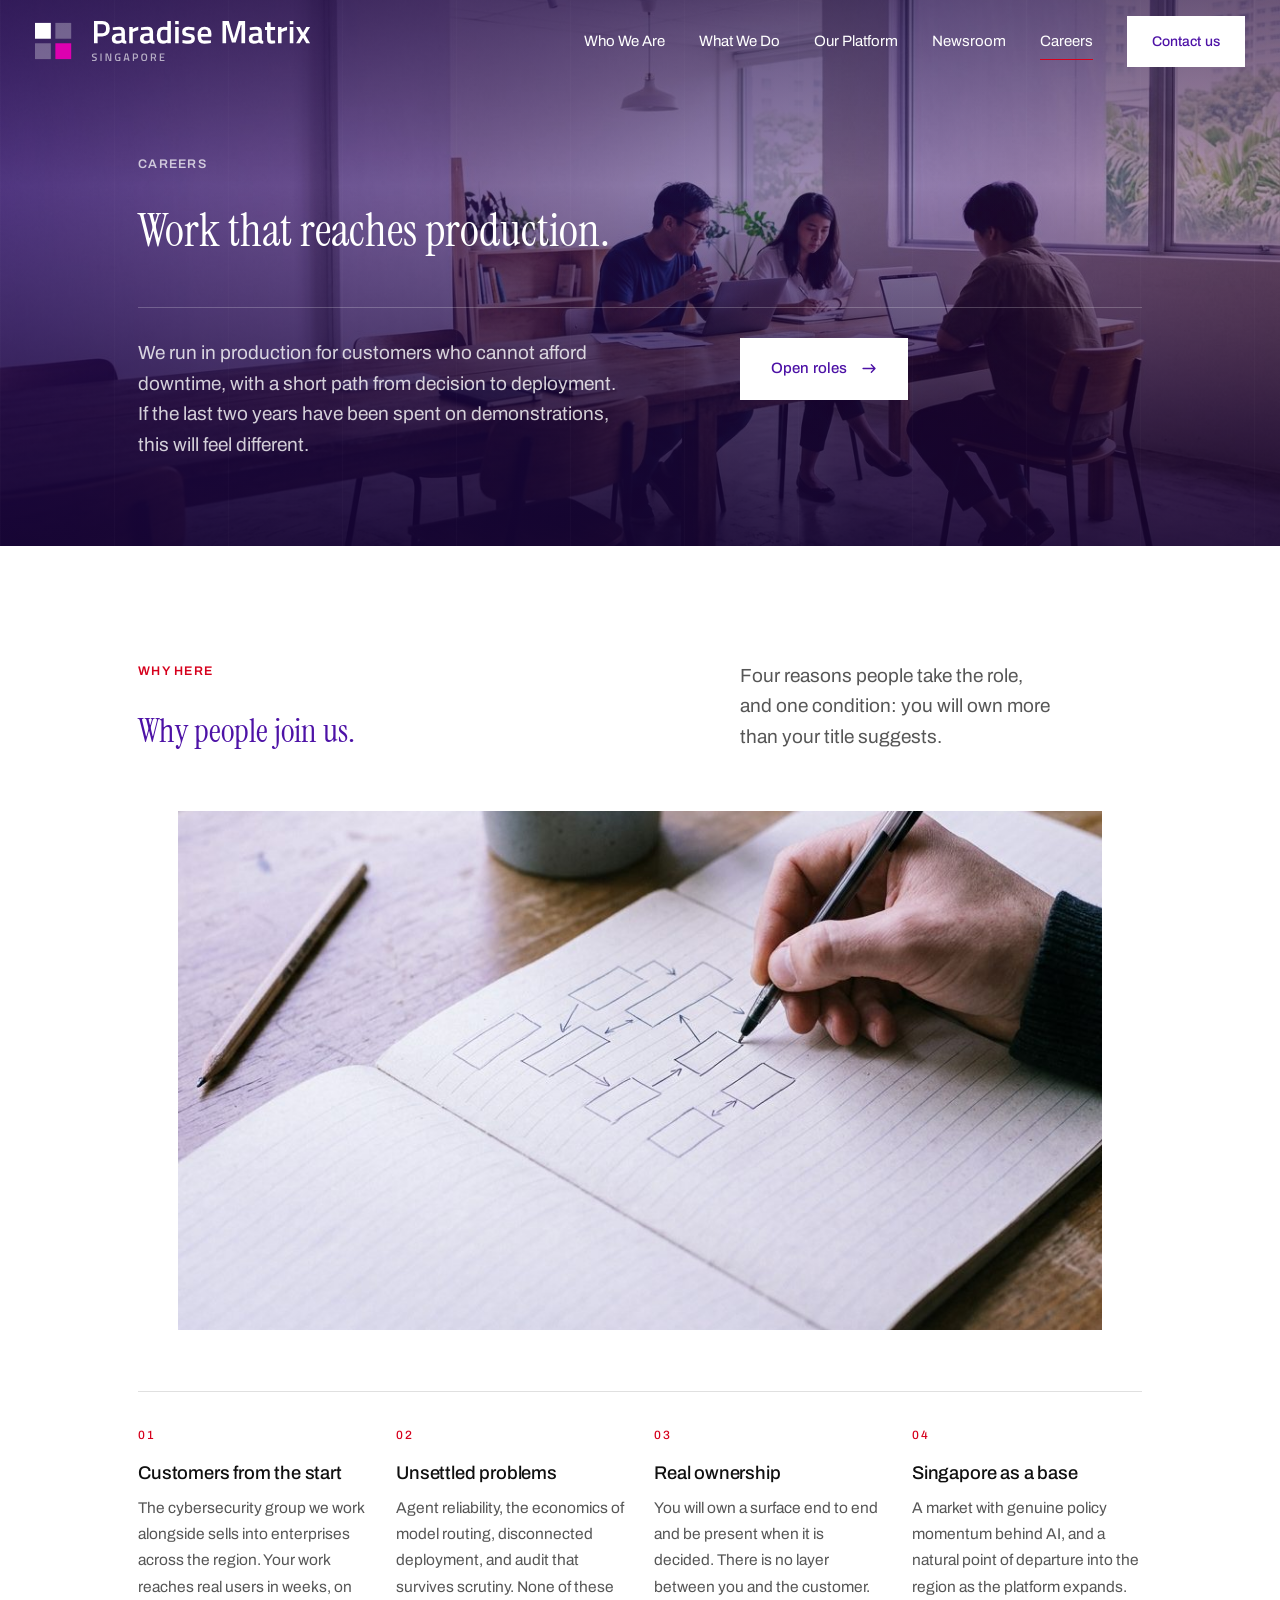
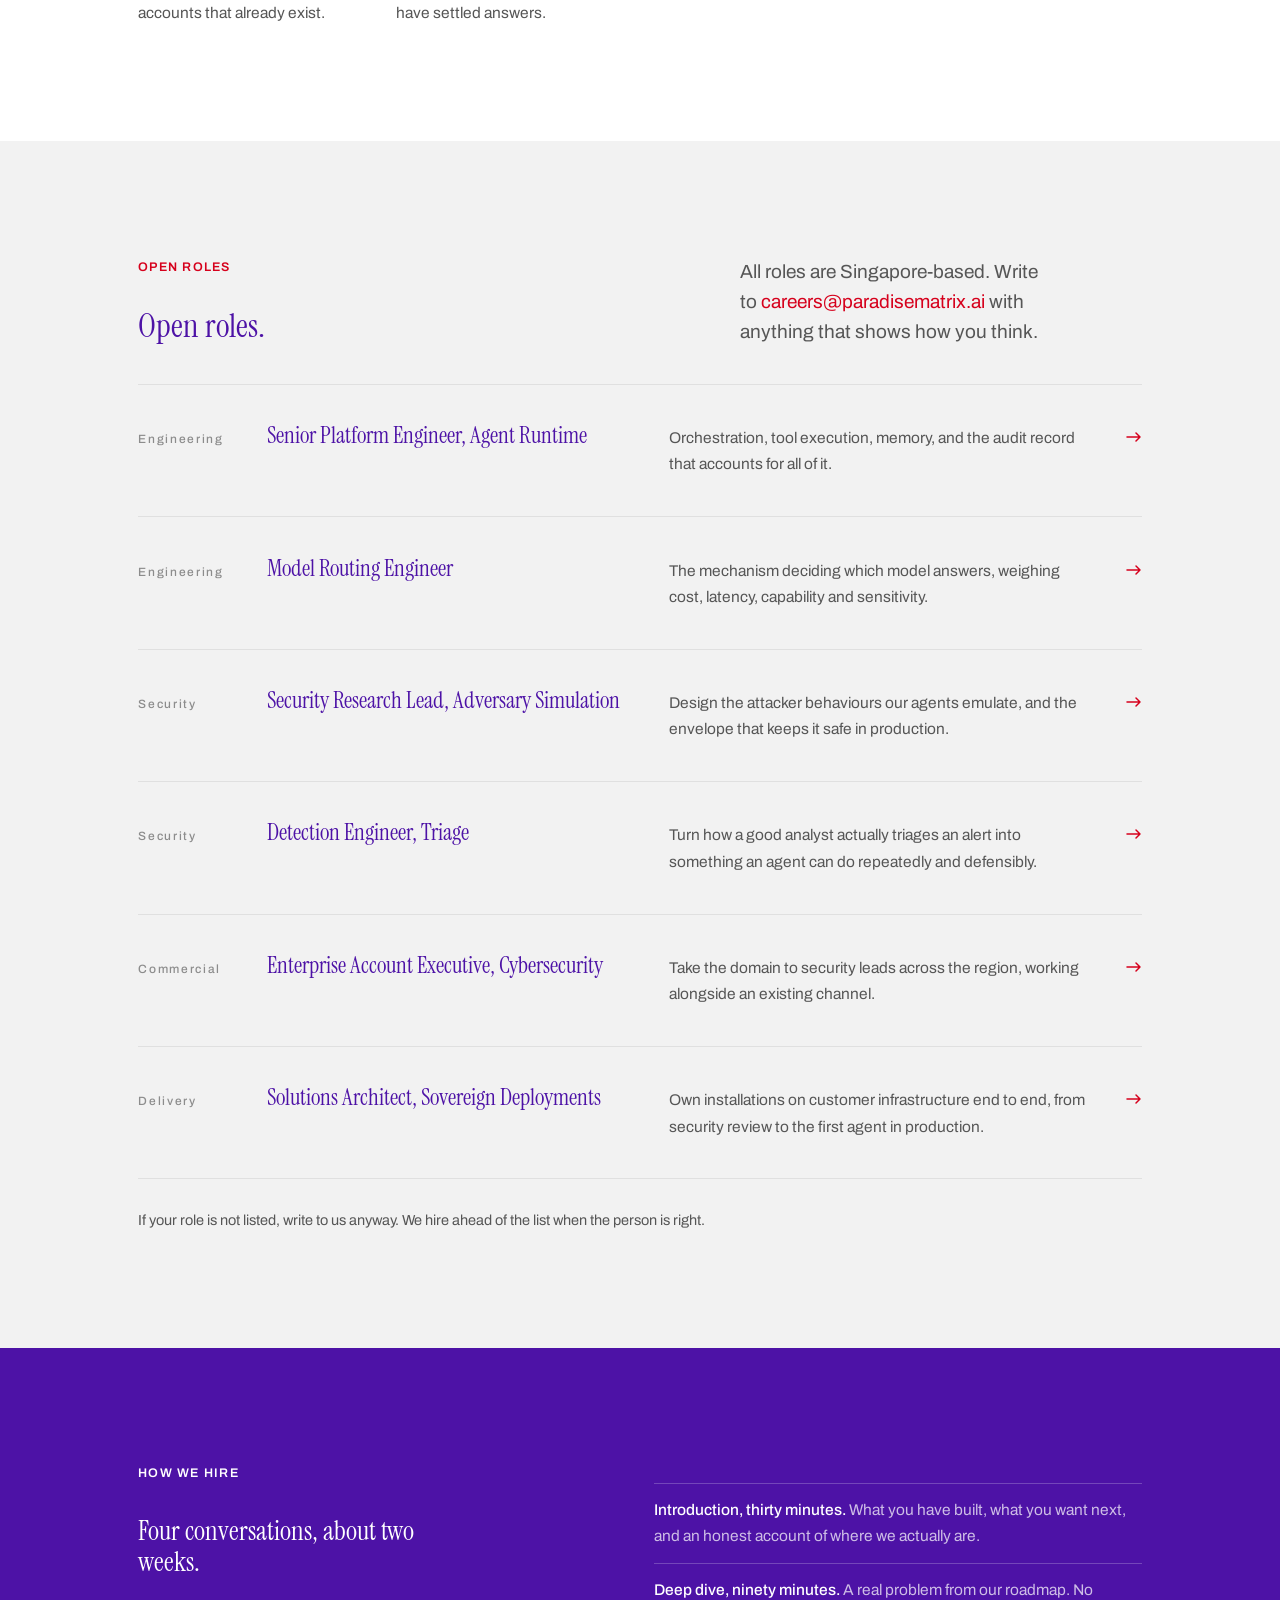
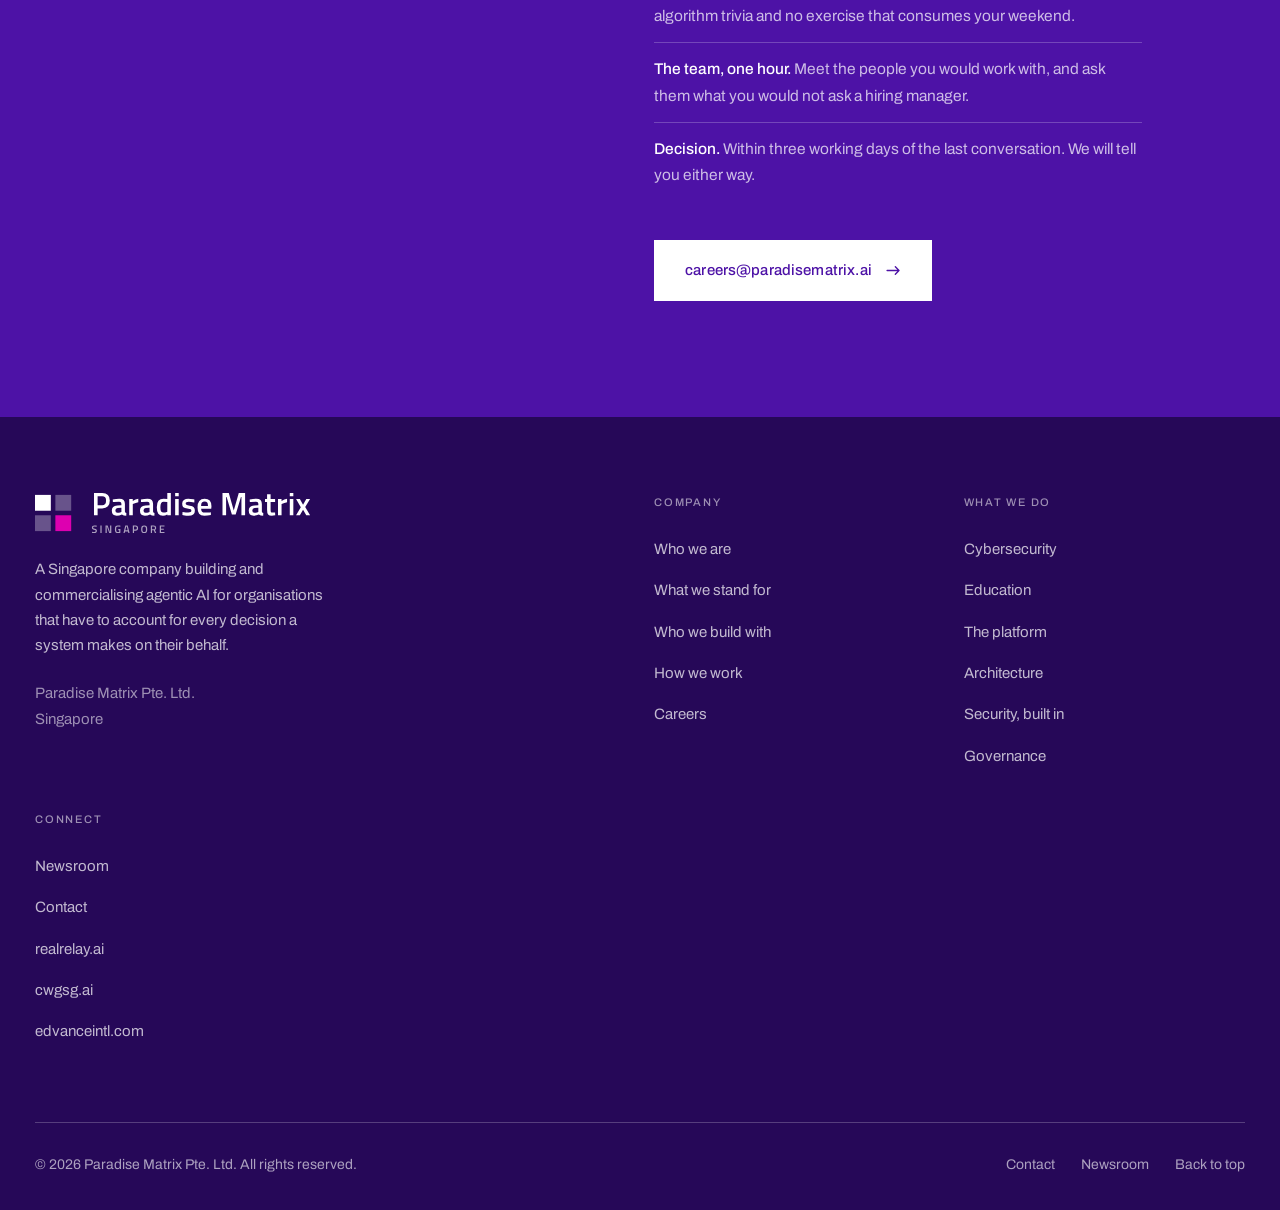
==== commit 986266ee: "Set the wordmark in a softer square face Anta read as hard and technical next to the Edvance mark. C" ====
--- a/careers.html
+++ b/careers.html
@@ -152,12 +152,12 @@
 </script>
 </head>
 <body id="top">
-<svg class="pm-logo-defs" aria-hidden="true" focusable="false"><defs><symbol id="pmLogo" viewBox="0 0 904.09 123.55"><rect x="0.00" y="5.54" width="49.21" height="49.21" fill="var(--pm-ink)"/><rect x="63.27" y="5.54" width="49.21" height="49.21" fill="var(--pm-ink)" opacity="0.3"/><rect x="0.00" y="68.81" width="49.21" height="49.21" fill="var(--pm-ink)" opacity="0.3"/><rect x="63.27" y="68.81" width="49.21" height="49.21" fill="var(--pm-pink)"/><path fill="var(--pm-ink)" transform="translate(174.48 69.43)" d="M6.84 -69.43H43.55Q48.29 -69.43 52.17 -67.11Q56.05 -64.79 58.37 -60.94Q60.69 -57.08 60.69 -52.34V-45.41Q60.69 -40.77 58.37 -36.94Q56.05 -33.11 52.17 -30.83Q48.29 -28.56 43.55 -28.56H23.00V-38.82H43.55Q46.44 -38.82 48.44 -40.77Q50.44 -42.72 50.44 -45.56V-52.34Q50.44 -55.18 48.44 -57.18Q46.44 -59.18 43.55 -59.18H17.14V0.00H6.84Z M71.20 -32.42Q71.20 -37.45 73.67 -41.55Q76.13 -45.65 80.28 -48.12Q84.43 -50.59 89.46 -50.59H117.68V0.00H107.38V-40.28H89.46Q86.19 -40.28 83.85 -37.96Q81.50 -35.64 81.50 -32.32V-18.36Q81.50 -15.04 83.85 -12.67Q86.19 -10.30 89.46 -10.30H101.52V0.00H89.46Q84.43 0.00 80.28 -2.47Q76.13 -4.93 73.67 -9.08Q71.20 -13.23 71.20 -18.26Z M128.44 -36.43Q128.44 -40.33 130.42 -43.55Q132.39 -46.78 135.69 -48.68Q138.98 -50.59 142.99 -50.59H154.27V-40.33H142.99Q141.23 -40.33 139.99 -39.14Q138.74 -37.94 138.74 -36.23V0.00H128.44Z M163.06 -32.42Q163.06 -37.45 165.52 -41.55Q167.99 -45.65 172.14 -48.12Q176.29 -50.59 181.32 -50.59H209.54V0.00H199.24V-40.28H181.32Q178.05 -40.28 175.71 -37.96Q173.36 -35.64 173.36 -32.32V-18.36Q173.36 -15.04 175.71 -12.67Q178.05 -10.30 181.32 -10.30H193.38V0.00H181.32Q176.29 0.00 172.14 -2.47Q167.99 -4.93 165.52 -9.08Q163.06 -13.23 163.06 -18.26Z M219.81 -32.32Q219.81 -37.35 222.27 -41.50Q224.74 -45.65 228.89 -48.12Q233.04 -50.59 238.07 -50.59H250.13V-40.28H238.07Q234.80 -40.28 232.46 -37.92Q230.11 -35.55 230.11 -32.23V-18.26Q230.11 -14.99 232.46 -12.65Q234.80 -10.30 238.07 -10.30H255.99V-69.43H266.29V-10.30Q266.29 -6.05 263.27 -3.03Q260.24 0.00 255.99 0.00H238.07Q233.04 0.00 228.89 -2.47Q224.74 -4.93 222.27 -9.06Q219.81 -13.18 219.81 -18.16Z M276.84 -64.36Q276.84 -66.99 278.70 -68.85Q280.55 -70.70 283.19 -70.70Q285.83 -70.70 287.68 -68.85Q289.54 -66.99 289.54 -64.36Q289.54 -61.72 287.68 -59.86Q285.83 -58.01 283.19 -58.01Q280.55 -58.01 278.70 -59.86Q276.84 -61.72 276.84 -64.36ZM278.02 -50.59H288.37V0.00H278.02Z M299.61 -36.38Q299.61 -40.33 301.58 -43.55Q303.56 -46.78 306.86 -48.68Q310.15 -50.59 314.16 -50.59H343.84V-40.28H314.16Q312.40 -40.28 311.15 -39.14Q309.91 -37.99 309.91 -36.38V-35.16Q309.91 -33.50 311.15 -32.32Q312.40 -31.15 314.16 -31.15H332.61Q336.62 -31.15 339.91 -29.22Q343.21 -27.29 345.16 -24.07Q347.12 -20.85 347.12 -16.89V-14.26Q347.12 -10.35 345.16 -7.10Q343.21 -3.86 339.91 -1.93Q336.62 0.00 332.61 0.00H301.90V-10.30H332.61Q334.37 -10.30 335.62 -11.47Q336.86 -12.65 336.86 -14.31V-16.85Q336.86 -18.55 335.62 -19.73Q334.37 -20.90 332.61 -20.90H314.16Q310.15 -20.90 306.86 -22.83Q303.56 -24.76 301.58 -28.00Q299.61 -31.25 299.61 -35.16Z M358.34 -40.14Q358.34 -44.48 361.52 -47.53Q364.69 -50.59 369.13 -50.59H390.23Q394.28 -50.59 397.58 -48.61Q400.87 -46.63 402.85 -43.29Q404.83 -39.94 404.83 -35.89V-34.47Q404.83 -30.47 402.85 -27.17Q400.87 -23.88 397.58 -21.90Q394.28 -19.92 390.23 -19.92H374.51V-30.18H390.33Q392.08 -30.18 393.33 -31.45Q394.57 -32.71 394.57 -34.52V-35.89Q394.57 -37.74 393.33 -39.01Q392.08 -40.28 390.33 -40.28H368.65V-14.31Q368.65 -12.65 369.77 -11.47Q370.89 -10.30 372.50 -10.30H401.26V0.00H372.50Q368.60 0.00 365.38 -1.93Q362.15 -3.86 360.25 -7.10Q358.34 -10.35 358.34 -14.26Z M446.34 -69.43H455.76L478.17 -42.04L500.58 -69.43H510.01V0.00H499.71V-51.90L482.47 -31.01H473.92L456.64 -51.90V0.00H446.34Z M522.21 -32.42Q522.21 -37.45 524.68 -41.55Q527.15 -45.65 531.30 -48.12Q535.45 -50.59 540.48 -50.59H568.70V0.00H558.40V-40.28H540.48Q537.21 -40.28 534.86 -37.96Q532.52 -35.64 532.52 -32.32V-18.36Q532.52 -15.04 534.86 -12.67Q537.21 -10.30 540.48 -10.30H552.54V0.00H540.48Q535.45 0.00 531.30 -2.47Q527.15 -4.93 524.68 -9.08Q522.21 -13.23 522.21 -18.26Z M577.98 -50.59H584.57V-69.43H594.88V-50.59H610.45V-40.28H594.88V-14.36Q594.88 -12.70 596.17 -11.50Q597.46 -10.30 599.27 -10.30H610.45V0.00H599.12Q595.12 0.00 591.82 -1.93Q588.53 -3.86 586.55 -7.10Q584.57 -10.35 584.57 -14.31V-40.28H577.98Z M619.73 -36.43Q619.73 -40.33 621.71 -43.55Q623.69 -46.78 626.99 -48.68Q630.28 -50.59 634.29 -50.59H645.56V-40.33H634.29Q632.53 -40.33 631.28 -39.14Q630.04 -37.94 630.04 -36.23V0.00H619.73Z M653.67 -64.36Q653.67 -66.99 655.53 -68.85Q657.38 -70.70 660.02 -70.70Q662.66 -70.70 664.51 -68.85Q666.37 -66.99 666.37 -64.36Q666.37 -61.72 664.51 -59.86Q662.66 -58.01 660.02 -58.01Q657.38 -58.01 655.53 -59.86Q653.67 -61.72 653.67 -64.36ZM654.84 -50.59H665.20V0.00H654.84Z M693.62 -25.34 673.02 -50.59H686.15L700.36 -33.06L714.57 -50.59H727.65L707.10 -25.34L727.65 0.00H714.62L700.36 -17.53L686.10 0.00H673.02Z"/><path fill="var(--pm-ink)" opacity="0.62" transform="translate(174.48 123.55)" d="M1.96 -17.63Q1.96 -19.19 2.74 -20.46Q3.52 -21.74 4.83 -22.50Q6.15 -23.26 7.74 -23.26H19.78V-19.83H7.74Q6.79 -19.83 6.10 -19.15Q5.41 -18.48 5.41 -17.54V-15.93Q5.41 -15.07 6.10 -14.44Q6.79 -13.82 7.74 -13.82H15.15Q16.75 -13.82 18.06 -13.06Q19.37 -12.30 20.14 -11.02Q20.92 -9.73 20.92 -8.18V-5.64Q20.92 -4.09 20.14 -2.81Q19.37 -1.52 18.06 -0.76Q16.75 0.00 15.15 0.00H1.98V-3.45H15.15Q16.11 -3.45 16.79 -4.10Q17.47 -4.74 17.47 -5.66V-8.16Q17.47 -9.08 16.79 -9.73Q16.11 -10.39 15.15 -10.39H7.74Q6.15 -10.39 4.83 -11.13Q3.52 -11.88 2.74 -13.14Q1.96 -14.39 1.96 -15.92Z M31.88 -23.26H35.33V0.00H31.88Z M46.61 -23.26H51.09L61.22 -4.99V-23.26H64.67V0.00H60.19L50.06 -18.03V0.00H46.61Z M75.63 -16.72Q75.63 -18.53 76.57 -20.01Q77.51 -21.49 79.08 -22.38Q80.65 -23.26 82.56 -23.26H93.57V-19.83H82.56Q81.12 -19.83 80.10 -18.92Q79.08 -18.01 79.08 -16.73V-6.53Q79.08 -5.25 80.10 -4.34Q81.12 -3.44 82.56 -3.44H88.01Q89.46 -3.44 90.48 -4.34Q91.49 -5.25 91.49 -6.53V-9.57H85.18V-13.00H94.94V-6.54Q94.94 -4.74 94.01 -3.26Q93.08 -1.77 91.50 -0.88Q89.92 0.00 88.01 0.00H82.56Q80.65 0.00 79.08 -0.88Q77.51 -1.77 76.57 -3.26Q75.63 -4.74 75.63 -6.54Z M112.59 -23.26H116.89L125.22 0.00H121.54L119.00 -7.00H112.51L113.75 -10.44H117.76L114.75 -18.75L107.95 0.00H104.27Z M134.87 -23.26H147.17Q148.76 -23.26 150.06 -22.48Q151.36 -21.71 152.13 -20.41Q152.91 -19.12 152.91 -17.54V-15.21Q152.91 -13.66 152.13 -12.37Q151.36 -11.09 150.06 -10.33Q148.76 -9.57 147.17 -9.57H140.28V-13.00H147.17Q148.13 -13.00 148.80 -13.66Q149.48 -14.31 149.48 -15.26V-17.54Q149.48 -18.48 148.80 -19.15Q148.13 -19.83 147.17 -19.83H138.32V0.00H134.87Z M163.62 -16.72Q163.62 -18.53 164.56 -20.01Q165.50 -21.49 167.07 -22.38Q168.64 -23.26 170.55 -23.26H176.00Q177.91 -23.26 179.49 -22.38Q181.07 -21.49 182.00 -20.01Q182.93 -18.53 182.93 -16.72V-6.54Q182.93 -4.74 182.00 -3.26Q181.07 -1.77 179.49 -0.88Q177.91 0.00 176.00 0.00H170.55Q168.64 0.00 167.07 -0.88Q165.50 -1.77 164.56 -3.26Q163.62 -4.74 163.62 -6.54ZM167.07 -6.53Q167.07 -5.25 168.09 -4.34Q169.11 -3.44 170.55 -3.44H176.00Q177.45 -3.44 178.47 -4.34Q179.48 -5.25 179.48 -6.53V-16.73Q179.48 -18.01 178.47 -18.92Q177.45 -19.83 176.00 -19.83H170.55Q169.11 -19.83 168.09 -18.92Q167.07 -18.01 167.07 -16.73Z M194.21 -23.26H206.51Q208.09 -23.26 209.39 -22.48Q210.69 -21.71 211.47 -20.41Q212.25 -19.12 212.25 -17.54V-15.21Q212.25 -13.63 211.49 -12.35Q210.73 -11.07 209.42 -10.32Q208.11 -9.57 206.49 -9.57L213.43 0.00H209.22L202.29 -9.57H199.62V-13.00H206.51Q207.47 -13.00 208.14 -13.67Q208.81 -14.33 208.81 -15.26V-17.54Q208.81 -18.48 208.14 -19.15Q207.47 -19.83 206.51 -19.83H197.66V0.00H194.21Z M223.39 -23.26H241.43V-19.83H226.84V-3.45H241.43V0.00H223.39ZM228.80 -13.82H241.43V-10.39H228.80Z"/></symbol></defs></svg>
+<svg class="pm-logo-defs" aria-hidden="true" focusable="false"><defs><symbol id="pmLogo" viewBox="0 0 844.95 122.62"><rect x="0.00" y="5.82" width="48.55" height="48.55" fill="var(--pm-ink)"/><rect x="62.42" y="5.82" width="48.55" height="48.55" fill="var(--pm-ink)" opacity="0.3"/><rect x="0.00" y="68.25" width="48.55" height="48.55" fill="var(--pm-ink)" opacity="0.3"/><rect x="62.42" y="68.25" width="48.55" height="48.55" fill="var(--pm-pink)"/><path fill="var(--pm-ink)" transform="translate(172.97 68.50)" d="M33.00 -21.30H19.00V0.00H7.90V-68.50H33.00Q56.30 -68.50 56.30 -45.50Q56.30 -33.70 50.45 -27.50Q44.60 -21.30 33.00 -21.30ZM19.00 -30.90H32.90Q44.90 -30.90 44.90 -45.50Q44.90 -52.50 42.00 -55.70Q39.10 -58.90 32.90 -58.90H19.00Z M102.69 -34.60V-11.80Q102.79 -9.60 103.84 -8.55Q104.89 -7.50 107.09 -7.20L106.79 1.10Q98.19 1.10 93.49 -2.60Q85.49 1.10 77.39 1.10Q62.49 1.10 62.49 -14.80Q62.49 -22.40 66.54 -25.80Q70.59 -29.20 78.99 -29.90L91.89 -31.00V-34.60Q91.89 -38.60 90.14 -40.20Q88.39 -41.80 84.99 -41.80Q78.59 -41.80 68.99 -41.00L65.79 -40.80L65.39 -48.50Q76.29 -51.10 85.44 -51.10Q94.59 -51.10 98.64 -47.15Q102.69 -43.20 102.69 -34.60ZM80.29 -22.20Q73.39 -21.60 73.39 -14.70Q73.39 -7.80 79.49 -7.80Q84.49 -7.80 90.09 -9.40L91.89 -10.00V-23.30Z M115.90 0.00V-50.00H126.70V-44.00Q135.20 -49.50 143.70 -51.10V-40.20Q135.10 -38.50 129.00 -35.80L126.80 -34.90V0.00Z M188.99 -34.60V-11.80Q189.09 -9.60 190.14 -8.55Q191.19 -7.50 193.39 -7.20L193.09 1.10Q184.49 1.10 179.79 -2.60Q171.79 1.10 163.69 1.10Q148.79 1.10 148.79 -14.80Q148.79 -22.40 152.84 -25.80Q156.89 -29.20 165.29 -29.90L178.19 -31.00V-34.60Q178.19 -38.60 176.44 -40.20Q174.69 -41.80 171.29 -41.80Q164.89 -41.80 155.29 -41.00L152.09 -40.80L151.69 -48.50Q162.59 -51.10 171.74 -51.10Q180.89 -51.10 184.94 -47.15Q188.99 -43.20 188.99 -34.60ZM166.59 -22.20Q159.69 -21.60 159.69 -14.70Q159.69 -7.80 165.79 -7.80Q170.79 -7.80 176.39 -9.40L178.19 -10.00V-23.30Z M243.49 -70.80V0.00H232.69V-2.60Q225.39 1.10 219.29 1.10Q209.49 1.10 204.94 -4.80Q200.39 -10.70 200.39 -24.60Q200.39 -38.50 205.44 -44.80Q210.49 -51.10 221.19 -51.10Q224.79 -51.10 232.59 -49.80V-70.80ZM230.89 -10.40 232.59 -11.10V-40.70Q226.59 -41.70 221.49 -41.70Q211.39 -41.70 211.39 -24.90Q211.39 -15.70 213.74 -12.15Q216.09 -8.60 221.19 -8.60Q226.29 -8.60 230.89 -10.40Z M256.69 0.00V-50.00H267.59V0.00ZM256.69 -58.50V-70.00H267.59V-58.50Z M315.49 -39.70Q303.69 -41.30 298.39 -41.30Q293.09 -41.30 291.04 -40.05Q288.99 -38.80 288.99 -36.10Q288.99 -33.40 291.24 -32.30Q293.49 -31.20 301.84 -29.75Q310.19 -28.30 313.69 -25.20Q317.19 -22.10 317.19 -14.20Q317.19 -6.30 312.14 -2.60Q307.09 1.10 297.39 1.10Q291.29 1.10 281.99 -0.60L278.89 -1.10L279.29 -10.20Q291.29 -8.60 296.59 -8.60Q301.89 -8.60 304.14 -9.90Q306.39 -11.20 306.39 -14.20Q306.39 -17.20 304.24 -18.35Q302.09 -19.50 293.94 -20.85Q285.79 -22.20 281.99 -25.10Q278.19 -28.00 278.19 -35.70Q278.19 -43.40 283.44 -47.20Q288.69 -51.00 296.89 -51.00Q303.29 -51.00 312.59 -49.40L315.69 -48.80Z M363.29 -9.00 366.09 -9.30 366.29 -1.20Q354.89 1.10 346.09 1.10Q334.99 1.10 330.14 -5.00Q325.29 -11.10 325.29 -24.50Q325.29 -51.10 346.99 -51.10Q367.99 -51.10 367.99 -28.20L367.29 -20.40H336.29Q336.39 -14.20 338.99 -11.30Q341.59 -8.40 348.69 -8.40Q355.79 -8.40 363.29 -9.00ZM357.29 -28.80Q357.29 -36.20 354.94 -39.15Q352.59 -42.10 346.99 -42.10Q341.39 -42.10 338.84 -39.00Q336.29 -35.90 336.19 -28.80Z M401.79 0.00V-68.50H421.09L436.39 -15.00L451.69 -68.50H471.09V0.00H459.89V-56.20H458.39L442.19 -2.80H430.59L414.39 -56.20H412.89V0.00Z M522.49 -34.60V-11.80Q522.59 -9.60 523.64 -8.55Q524.69 -7.50 526.89 -7.20L526.59 1.10Q517.99 1.10 513.29 -2.60Q505.29 1.10 497.19 1.10Q482.29 1.10 482.29 -14.80Q482.29 -22.40 486.34 -25.80Q490.39 -29.20 498.79 -29.90L511.69 -31.00V-34.60Q511.69 -38.60 509.94 -40.20Q508.19 -41.80 504.79 -41.80Q498.39 -41.80 488.79 -41.00L485.59 -40.80L485.19 -48.50Q496.09 -51.10 505.24 -51.10Q514.39 -51.10 518.44 -47.15Q522.49 -43.20 522.49 -34.60ZM500.09 -22.20Q493.19 -21.60 493.19 -14.70Q493.19 -7.80 499.29 -7.80Q504.29 -7.80 509.89 -9.40L511.69 -10.00V-23.30Z M563.09 -40.70H549.29V-18.70Q549.29 -12.60 550.19 -10.60Q551.09 -8.60 554.79 -8.60L562.99 -8.90L563.49 -0.20Q556.79 1.10 553.29 1.10Q544.79 1.10 541.64 -2.80Q538.49 -6.70 538.49 -17.50V-40.70H532.09V-50.00H538.49V-64.50H549.29V-50.00H563.09Z M571.99 0.00V-50.00H582.79V-44.00Q591.29 -49.50 599.79 -51.10V-40.20Q591.19 -38.50 585.09 -35.80L582.89 -34.90V0.00Z M608.08 0.00V-50.00H618.98V0.00ZM608.08 -58.50V-70.00H618.98V-58.50Z M627.38 -50.00H638.98L648.78 -32.70L658.68 -50.00H670.28L655.38 -25.40L670.28 0.00H658.68L648.78 -17.10L638.98 0.00H627.38L641.88 -25.10Z"/><path fill="var(--pm-ink)" opacity="0.62" transform="translate(172.97 122.62)" d="M9.38 -20.07Q5.13 -20.07 5.13 -17.09Q5.13 -15.54 6.13 -14.89Q7.14 -14.24 10.57 -13.28Q14.00 -12.33 15.41 -11.00Q16.82 -9.68 16.82 -6.83Q16.82 -3.22 14.76 -1.42Q12.70 0.37 9.15 0.37Q6.30 0.37 2.85 -0.30L1.64 -0.54L2.01 -3.52Q6.53 -2.91 8.91 -2.91Q13.07 -2.91 13.07 -6.60Q13.07 -8.04 12.13 -8.73Q11.19 -9.41 7.91 -10.23Q4.62 -11.06 3.02 -12.50Q1.41 -13.94 1.41 -17.05Q1.41 -20.17 3.43 -21.76Q5.46 -23.35 9.04 -23.35Q11.62 -23.35 15.14 -22.75L16.31 -22.55L16.01 -19.53Q11.32 -20.07 9.38 -20.07Z M27.53 0.00V-22.95H31.25V0.00Z M43.25 0.00V-22.95H49.75L56.72 -3.28H57.22V-22.95H60.94V0.00H54.57L47.44 -19.70H46.97V0.00Z M82.28 -8.78V-12.06H88.81V-0.40Q87.91 -0.17 85.14 0.10Q82.38 0.37 81.14 0.37Q75.92 0.37 73.94 -2.51Q71.96 -5.39 71.96 -11.54Q71.96 -17.69 73.99 -20.50Q76.02 -23.32 81.01 -23.32Q83.96 -23.32 87.64 -22.65L88.81 -22.41L88.68 -19.46Q84.63 -20.00 81.41 -20.00Q78.19 -20.00 77.00 -18.19Q75.81 -16.38 75.81 -11.49Q75.81 -6.60 76.94 -4.74Q78.06 -2.88 81.48 -2.88Q83.92 -2.88 85.13 -3.18V-8.78Z M98.19 0.00 103.85 -22.95H111.25L116.95 0.00H113.20L111.96 -4.92H103.15L101.91 0.00ZM106.73 -19.83 103.88 -8.21H111.22L108.41 -19.83Z M135.34 -7.14H130.65V0.00H126.93V-22.95H135.34Q143.14 -22.95 143.14 -15.24Q143.14 -11.29 141.18 -9.21Q139.22 -7.14 135.34 -7.14ZM130.65 -10.35H135.30Q139.32 -10.35 139.32 -15.24Q139.32 -17.59 138.35 -18.66Q137.38 -19.73 135.30 -19.73H130.65Z M157.41 -4.86Q158.55 -2.88 161.77 -2.88Q164.98 -2.88 166.10 -4.82Q167.23 -6.77 167.23 -11.34Q167.23 -15.91 166.07 -17.99Q164.92 -20.07 161.77 -20.07Q158.62 -20.07 157.44 -17.99Q156.27 -15.91 156.27 -11.37Q156.27 -6.83 157.41 -4.86ZM169.02 -2.45Q166.96 0.37 161.77 0.37Q156.57 0.37 154.50 -2.46Q152.42 -5.29 152.42 -11.36Q152.42 -17.42 154.51 -20.37Q156.61 -23.32 161.77 -23.32Q166.93 -23.32 169.00 -20.38Q171.08 -17.45 171.08 -11.36Q171.08 -5.26 169.02 -2.45Z M185.81 -8.17V0.00H182.09V-22.95H190.80Q198.58 -22.95 198.58 -15.64Q198.58 -10.75 194.82 -9.01L198.61 0.00H194.52L191.21 -8.17ZM194.76 -15.61Q194.76 -19.73 190.80 -19.73H185.81V-11.39H190.87Q192.88 -11.39 193.82 -12.55Q194.76 -13.70 194.76 -15.61Z M209.50 0.00V-22.95H223.97V-19.70H213.22V-13.20H221.96V-9.98H213.22V-3.28H223.97V0.00Z"/></symbol></defs></svg>
   <a class="skip-link" href="#main">Skip to content</a>
   <header class="site-header on-dark">
     <div class="nav-inner">
       <a class="brand" href="index.html" aria-label="Paradise Matrix Singapore — home">
-        <svg class="brand__logo" viewBox="0 0 904.09 123.55" role="img" aria-label="Paradise Matrix Singapore"><use href="#pmLogo"/></svg>
+        <svg class="brand__logo" viewBox="0 0 844.95 122.62" role="img" aria-label="Paradise Matrix Singapore"><use href="#pmLogo"/></svg>
       </a>
       <button class="nav-toggle" type="button" aria-label="Menu" aria-expanded="false" aria-controls="primary-nav"><span></span><span></span><span></span></button>
       <nav class="nav-primary" id="primary-nav" aria-label="Primary">
@@ -245,7 +245,7 @@
       <div class="g12">
         <div class="c-4 footer-about">
           <a class="brand" href="index.html" aria-label="Paradise Matrix Singapore — home">
-            <svg class="brand__logo" viewBox="0 0 904.09 123.55" role="img" aria-label="Paradise Matrix Singapore"><use href="#pmLogo"/></svg>
+            <svg class="brand__logo" viewBox="0 0 844.95 122.62" role="img" aria-label="Paradise Matrix Singapore"><use href="#pmLogo"/></svg>
           </a>
           <p>A Singapore company building and commercialising agentic AI for organisations that have to account for every decision a system makes on their behalf.</p>
           <address class="footer-addr">
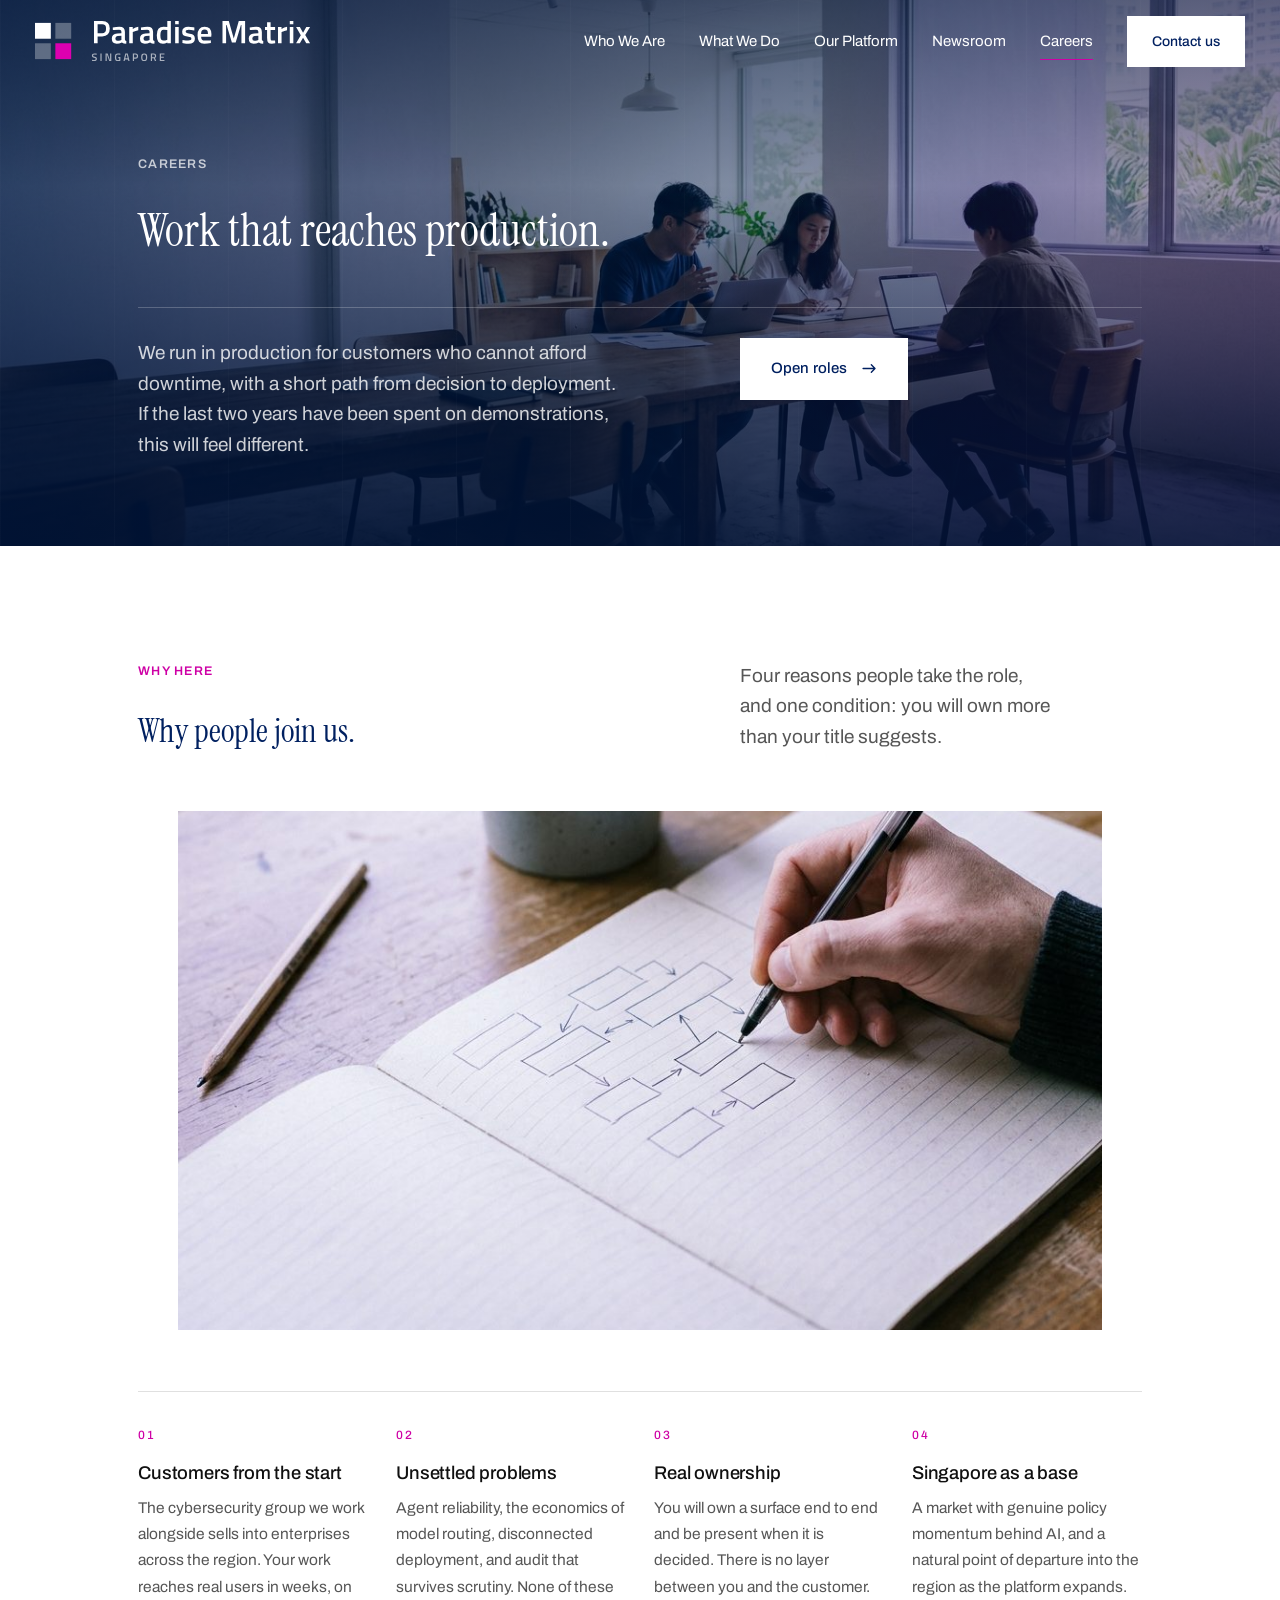
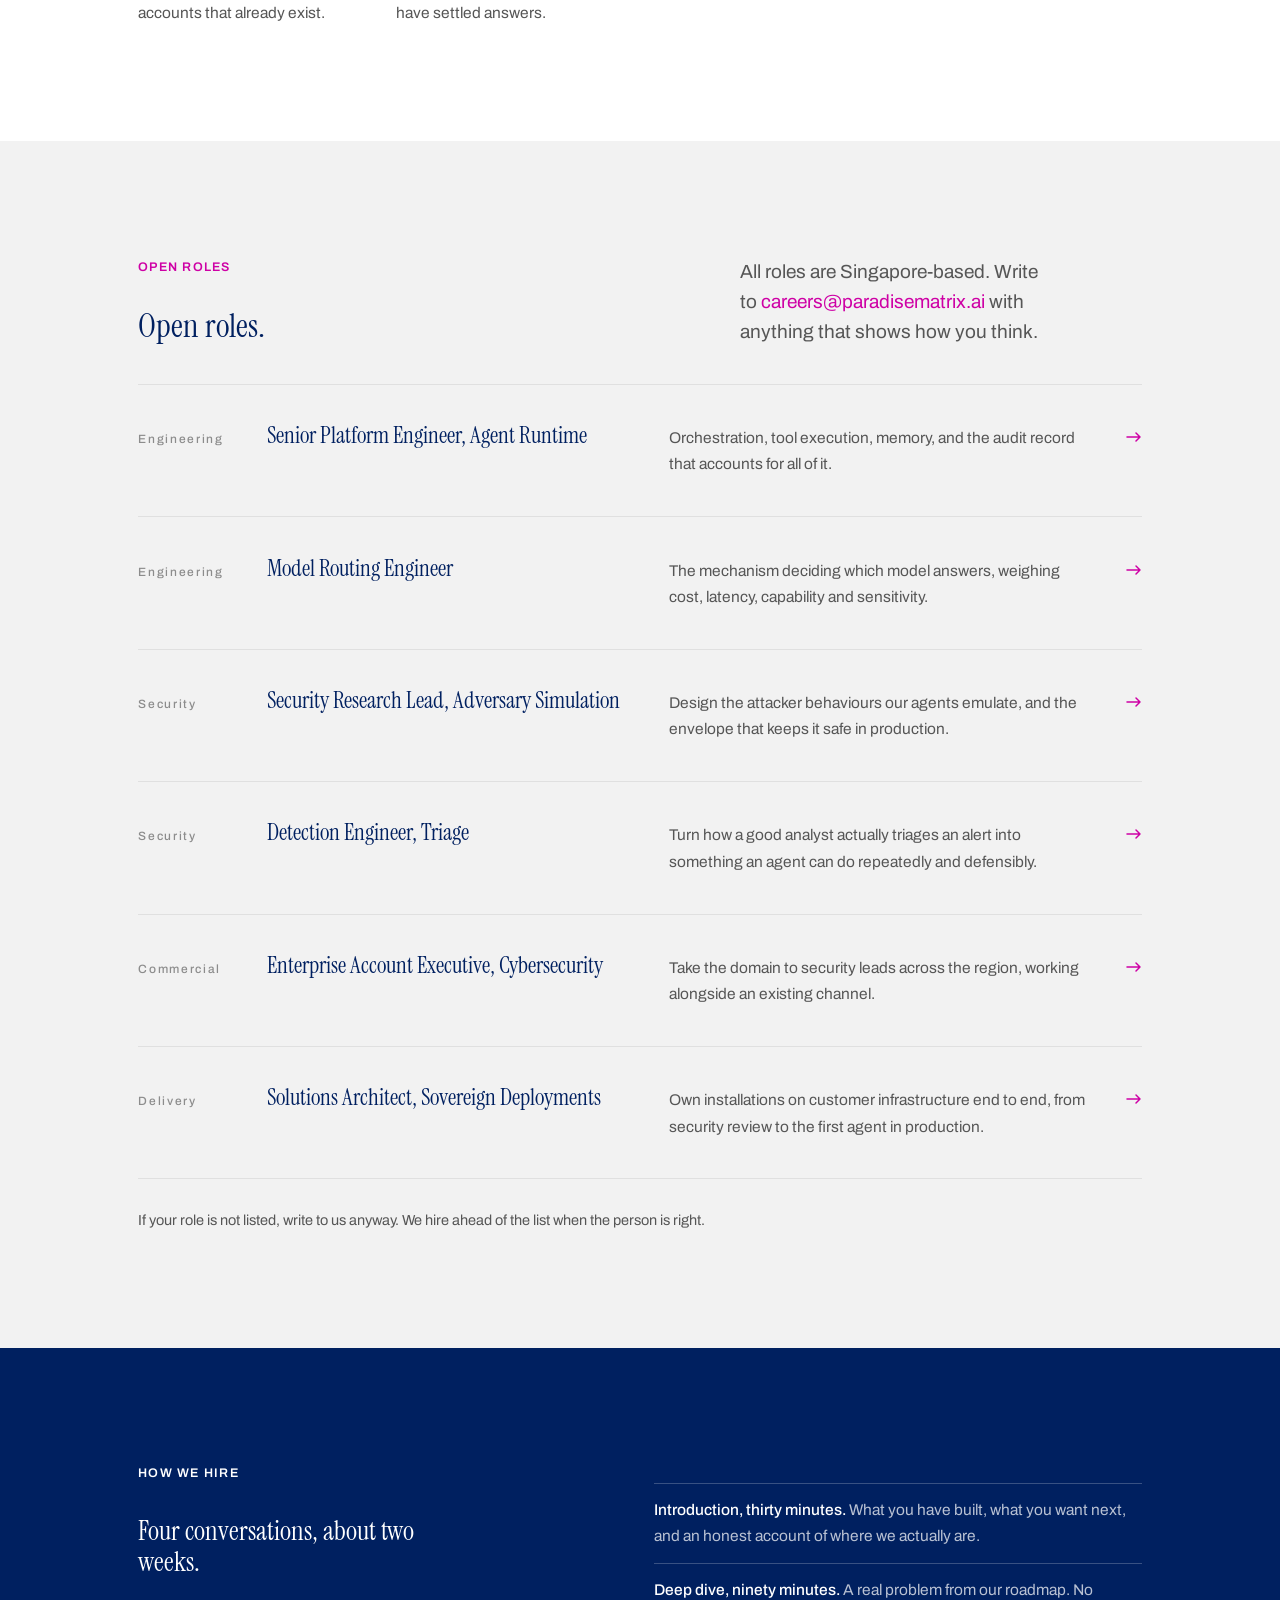
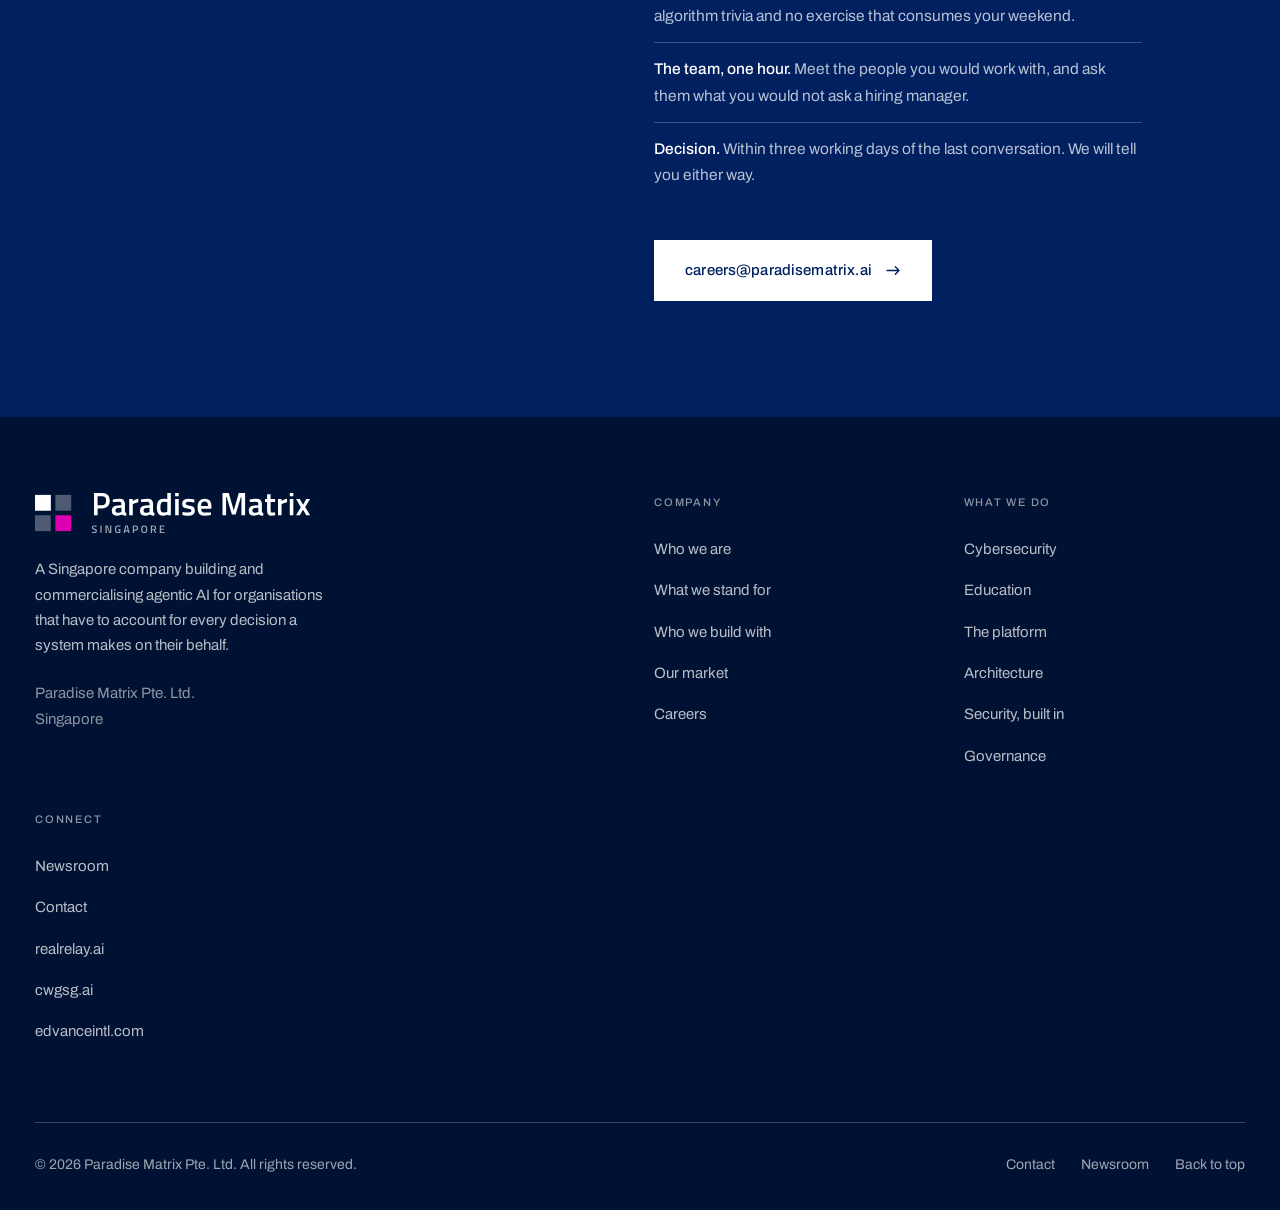
==== commit c4e248c1: "Move the site to the brand palette, and fix the menu over a dark hero Colour The token block carries" ====
--- a/careers.html
+++ b/careers.html
@@ -25,6 +25,7 @@
 <meta name="twitter:image" content="https://paradisematrix.sg/assets/img/og-card.png">
 
 <link rel="icon" href="data:image/svg+xml,%3Csvg xmlns='http://www.w3.org/2000/svg' viewBox='0 0 32 32'%3E%3Crect width='32' height='32' rx='7' fill='%23FFFFFF'/%3E%3Crect x='4' y='4' width='11' height='11' fill='%23002060'/%3E%3Crect x='17' y='4' width='11' height='11' fill='%23002060' opacity='.3'/%3E%3Crect x='4' y='17' width='11' height='11' fill='%23002060' opacity='.3'/%3E%3Crect x='17' y='17' width='11' height='11' fill='%23DD00B0'/%3E%3C/svg%3E">
+<link rel="apple-touch-icon" href="assets/img/apple-touch-icon.png">
 <link rel="preload" href="assets/fonts/instrument-serif-400-lat.woff2" as="font" type="font/woff2" crossorigin>
 <link rel="preload" href="assets/fonts/archivo-400-lat.woff2" as="font" type="font/woff2" crossorigin>
 <link rel="stylesheet" href="assets/fonts/fonts.css">
@@ -43,6 +44,12 @@
       "foundingLocation": {
         "@type": "Place",
         "name": "Singapore"
+      },
+      "parentOrganization": {
+        "@type": "Organization",
+        "name": "Edvance International Holdings Limited",
+        "url": "https://www.edvanceintl.com",
+        "description": "Cybersecurity group headquartered in Hong Kong and listed on the Main Board of the Stock Exchange of Hong Kong."
       },
       "areaServed": [
         {
@@ -259,7 +266,7 @@
             <li><a href="who-we-are.html">Who we are</a></li>
             <li><a href="who-we-are.html#principles">What we stand for</a></li>
             <li><a href="who-we-are.html#partnership">Who we build with</a></li>
-            <li><a href="who-we-are.html#governance">How we work</a></li>
+            <li><a href="who-we-are.html#market">Our market</a></li>
             <li><a href="careers.html">Careers</a></li>
           </ul>
         </div>
--- a/assets/css/site.css
+++ b/assets/css/site.css
@@ -8,11 +8,17 @@
 
 :root {
   /* Brand ---------------------------------------------------------------- */
-  --deep:        #4d12a6;   /* dominant brand colour: dark bands, headings  */
-  --deep-2:      #3d0e85;   /* deeper shade for hovers and gradients-free   */
-  --deep-ink:    #260858;   /* near-black purple, footer and overlays       */
-  --accent:      #d6001c;   /* links, labels, rules, arrows                 */
-  --accent-2:    #b00018;
+  --deep:        #002060;   /* dominant brand colour: dark bands, headings  */
+  --deep-2:      #001a4e;   /* deeper shade for hovers                      */
+  --deep-ink:    #001233;   /* near-black navy, footer and overlays         */
+  --accent:      #ce00a5;   /* links, labels, rules, arrows                 */
+  --accent-2:    #a80087;
+
+  /* The hero wash is built from these as raw channels, so the photography
+     re-tints with the palette instead of being baked to one brand colour. */
+  --wash-dark:   0, 18, 51;
+  --wash-brand:  0, 32, 96;
+  --wash-accent: 206, 0, 165;
 
   /* Neutrals ------------------------------------------------------------- */
   --white:       #ffffff;
@@ -289,6 +295,22 @@
 .site-header.on-dark:not(.is-solid) .nav-link { color: #fff; }
 .site-header.on-dark:not(.is-solid) .brand__logo { --pm-ink: #ffffff; }
 .site-header.on-dark:not(.is-solid) .nav-toggle span { background: #fff; }
+
+/* An open menu drops a white panel over the page, so the header has to leave
+   its over-a-dark-hero state whatever the scroll position — otherwise the
+   rules above paint white logo, white links and a white close button onto it. */
+body.nav-open .site-header {
+  background: var(--white);
+  border-bottom-color: var(--rule);
+}
+body.nav-open .site-header.on-dark:not(.is-solid) .nav-link { color: var(--deep); }
+body.nav-open .site-header.on-dark:not(.is-solid) .brand__logo { --pm-ink: var(--logo-ink); }
+body.nav-open .site-header.on-dark:not(.is-solid) .nav-toggle span { background: var(--ink); }
+body.nav-open .site-header.on-dark:not(.is-solid) .nav-cta {
+  background: var(--deep);
+  color: #fff;
+  border-color: var(--deep);
+}
 
 .nav-inner {
   width: 100%;
@@ -425,8 +447,8 @@
   inset: 0;
   z-index: 1;
   background:
-    linear-gradient(180deg, rgba(20,4,48,.58) 0%, rgba(20,4,48,.28) 34%, rgba(20,4,48,.72) 78%, rgba(20,4,48,.88) 100%),
-    linear-gradient(118deg, rgba(77,18,166,.62) 0%, rgba(77,18,166,.28) 55%, rgba(214,0,28,.18) 100%);
+    linear-gradient(180deg, rgba(var(--wash-dark),.58) 0%, rgba(var(--wash-dark),.28) 34%, rgba(var(--wash-dark),.72) 78%, rgba(var(--wash-dark),.88) 100%),
+    linear-gradient(118deg, rgba(var(--wash-brand),.62) 0%, rgba(var(--wash-brand),.28) 55%, rgba(var(--wash-accent),.18) 100%);
 }
 .hero__grain {
   position: absolute;
@@ -868,13 +890,13 @@
 .map { width: 100%; height: auto; display: block; }
 .map__ctx path { fill: #e6e6e8; stroke: none; }
 .map__asean path {
-  fill: #d9cdf0;
+  fill: #ccd6e8;
   stroke: var(--white);
   stroke-width: 1.1;
   stroke-linejoin: round;
   transition: fill .35s var(--ease);
 }
-.map__asean path:hover { fill: #bda6e6; }
+.map__asean path:hover { fill: #9fb2d1; }
 .map__lbl {
   font-family: var(--sans);
   font-size: 15px;
@@ -886,7 +908,7 @@
   stroke-width: 4px;
   stroke-linejoin: round;
 }
-.map__halo { fill: rgba(214,0,28,.12); }
+.map__halo { fill: rgba(var(--wash-accent),.14); }
 .map__ring { fill: none; stroke: var(--accent); stroke-width: 1.5; }
 .map__dot  { fill: var(--accent); }
 .map__lead { stroke: var(--accent); stroke-width: 1.2; }
@@ -908,7 +930,7 @@
 .map-legend span { display: inline-flex; align-items: center; gap: 9px; font-size: 14.5px; color: var(--grey); }
 .map-legend i { width: 11px; height: 11px; border-radius: 50%; flex-shrink: 0; }
 .map-legend .k-home { background: var(--accent); }
-.map-legend .k-asean { background: #d9cdf0; border: 1px solid #bda6e6; }
+.map-legend .k-asean { background: #ccd6e8; border: 1px solid #9fb2d1; }
 @media (max-width: 620px) { .map__lbl, .map__sgsub { font-size: 17px; } .map__sglbl { font-size: 18px; } }
 
 /* ==========================================================================
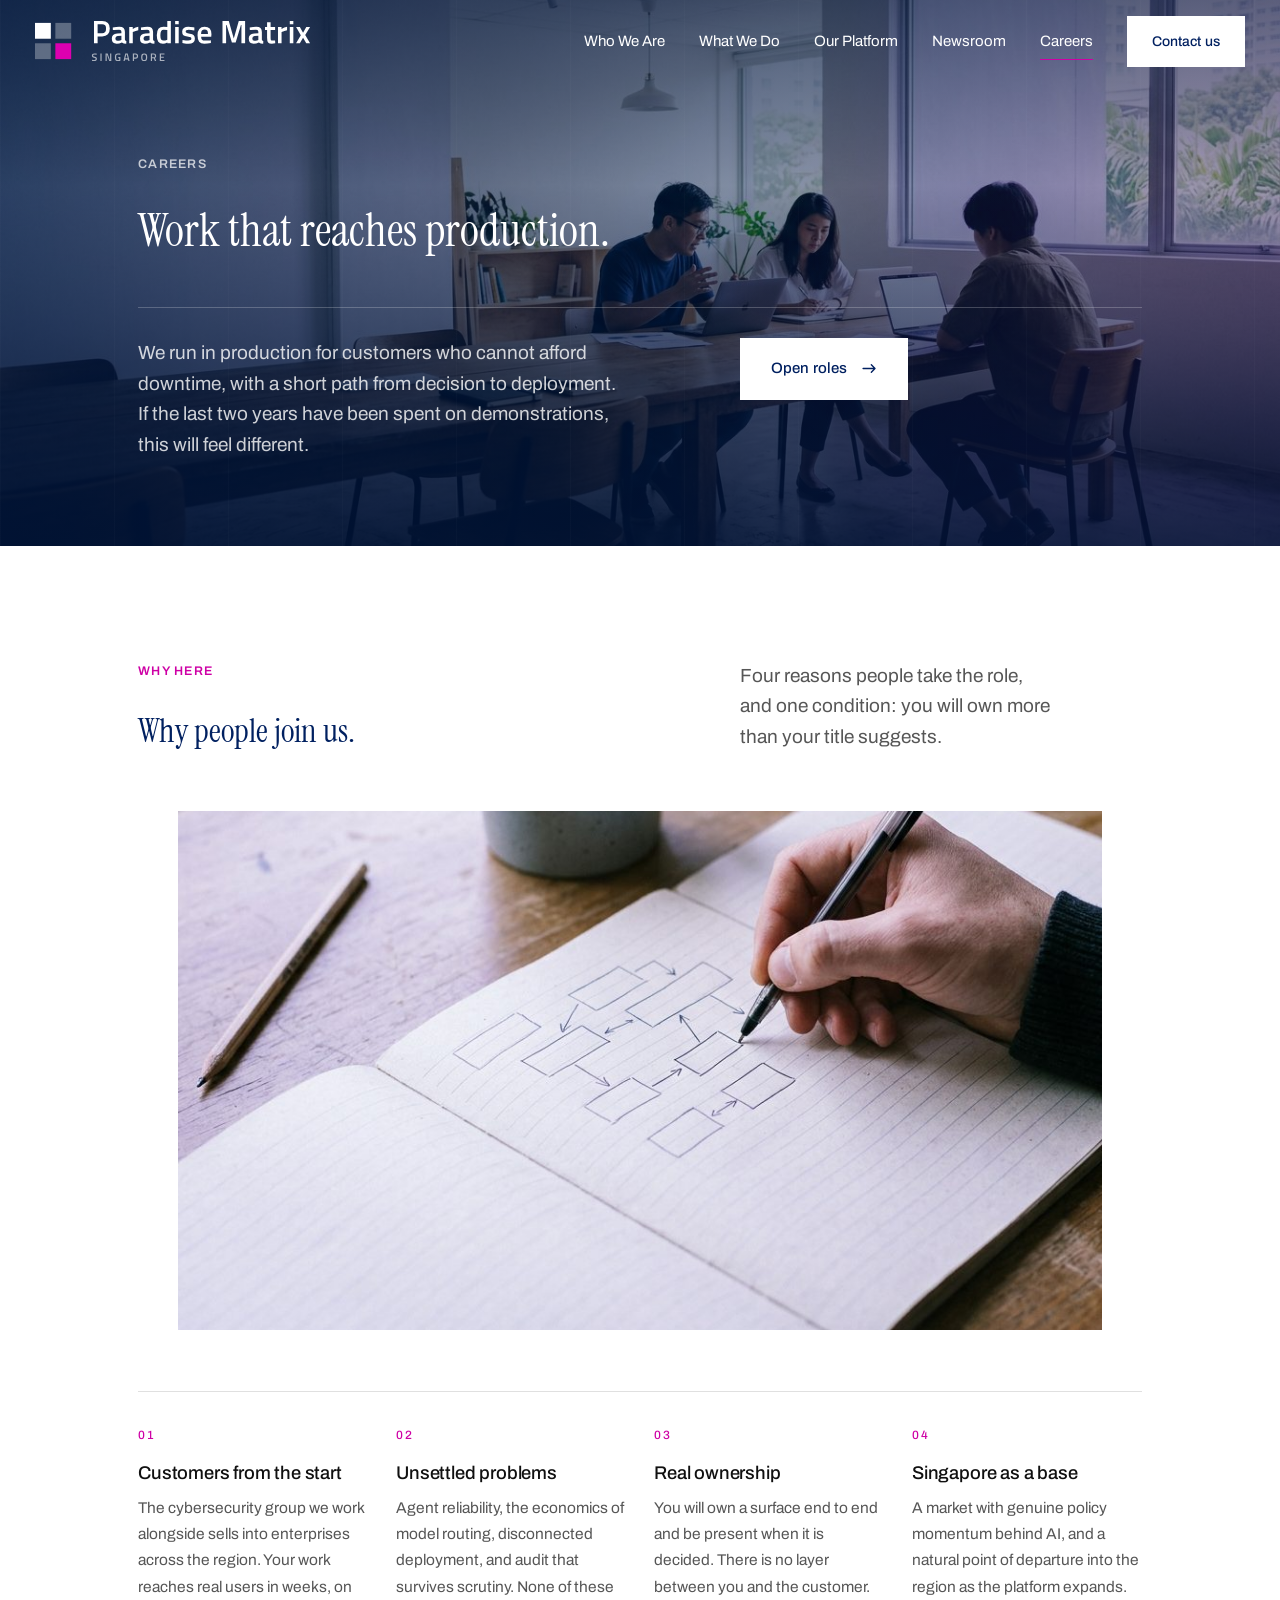
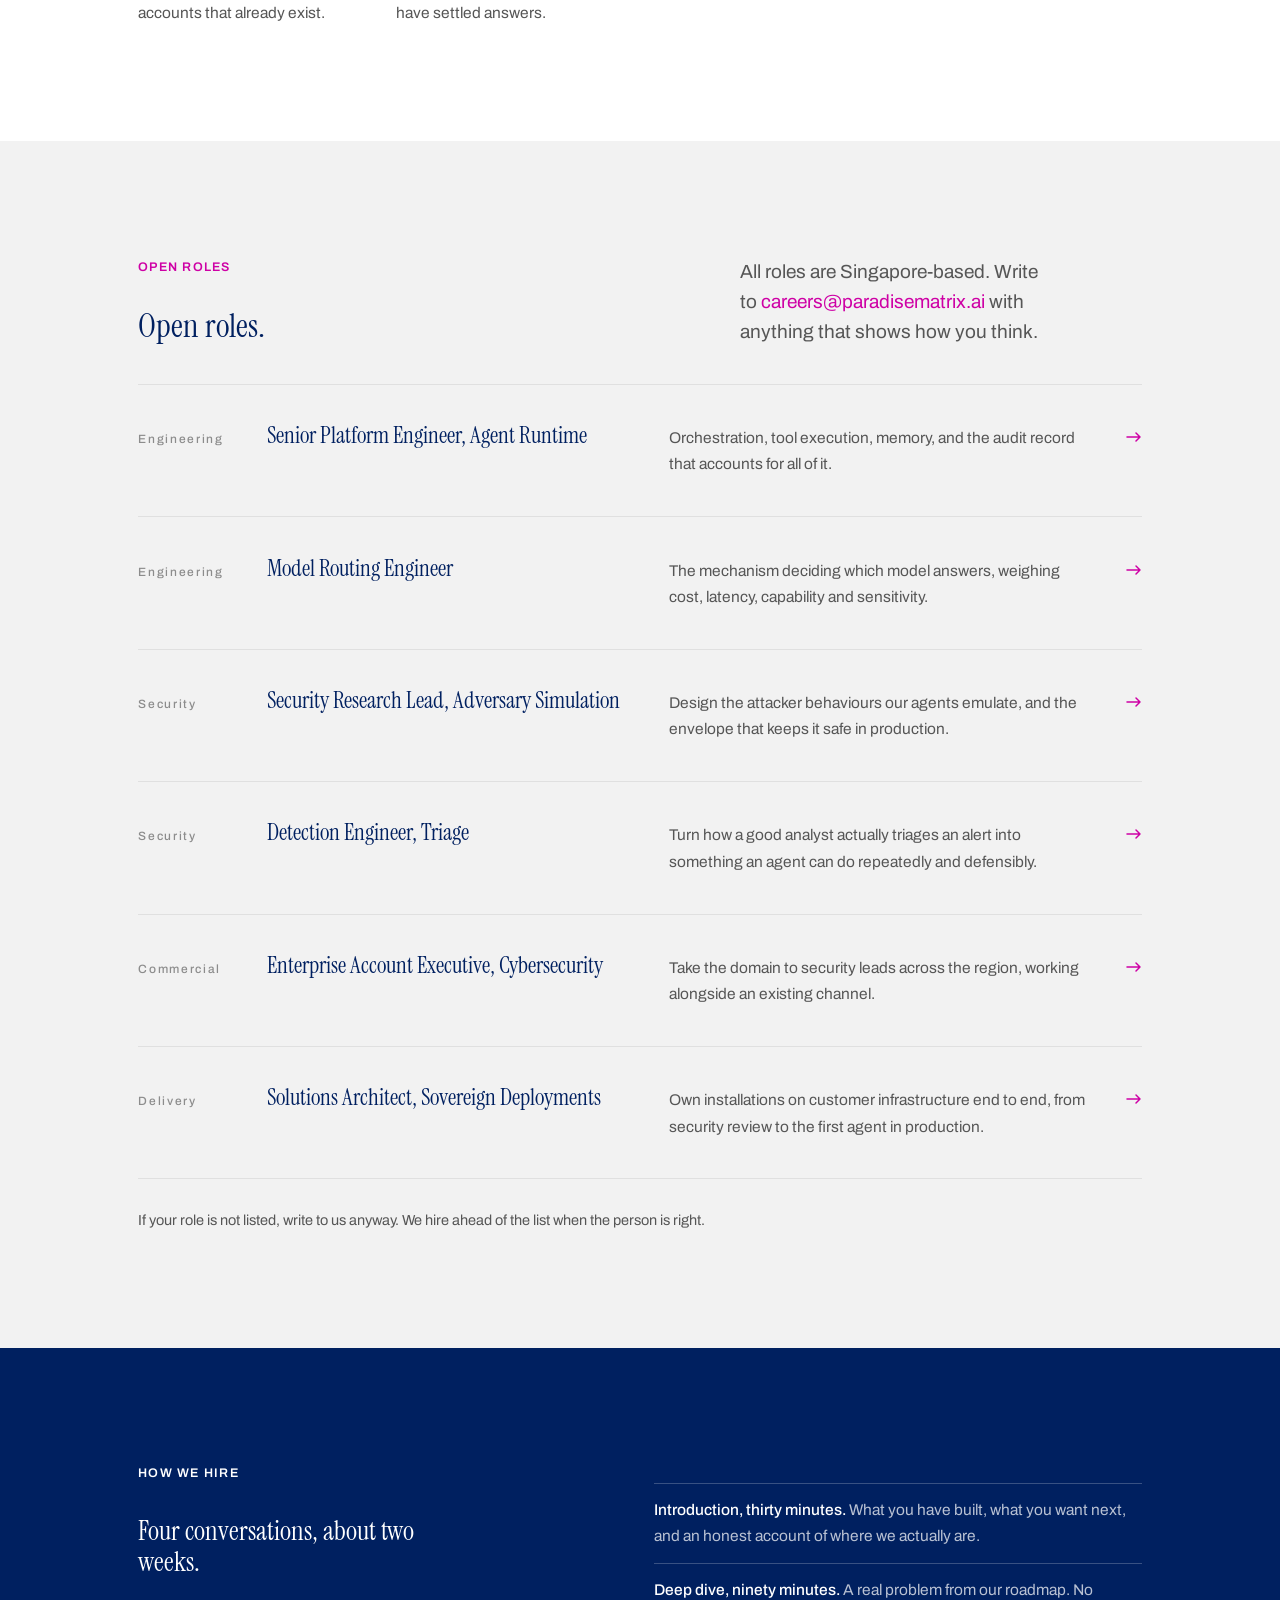
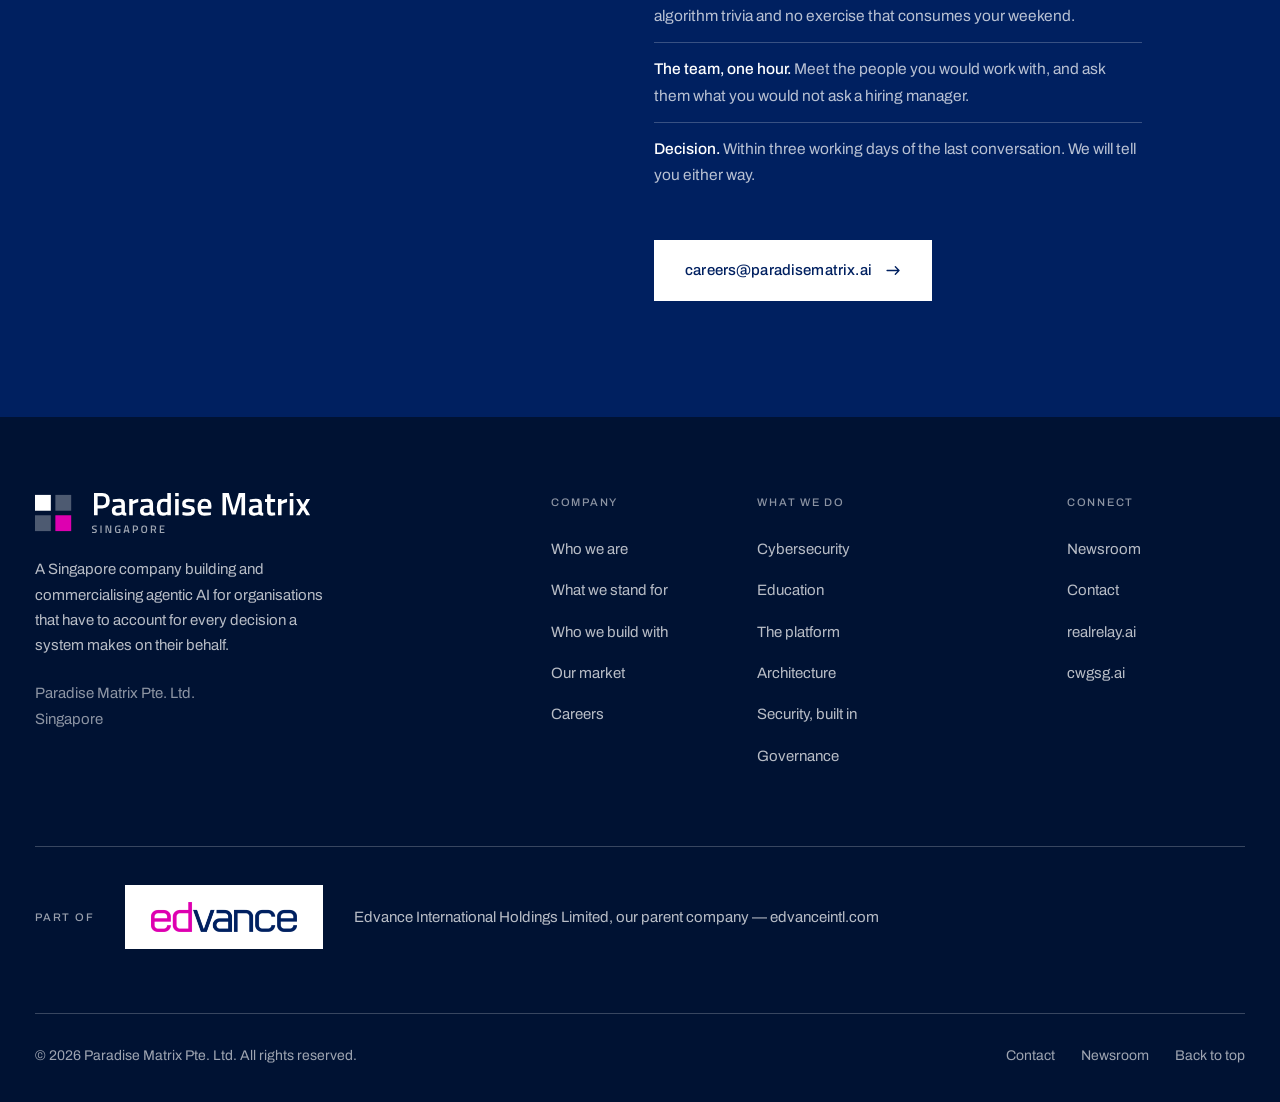
==== commit 90270e3f: "Give the parent company its own hierarchy Edvance sat as the third card in a row of three, which rea" ====
--- a/careers.html
+++ b/careers.html
@@ -260,7 +260,7 @@
             Singapore
           </address>
         </div>
-        <div class="c-3 start7 footer-col">
+        <div class="c-2 start6 footer-col">
           <h2 class="footer-h">Company</h2>
           <ul>
             <li><a href="who-we-are.html">Who we are</a></li>
@@ -270,7 +270,7 @@
             <li><a href="careers.html">Careers</a></li>
           </ul>
         </div>
-        <div class="c-3 footer-col">
+        <div class="c-3 start8 footer-col">
           <h2 class="footer-h">What we do</h2>
           <ul>
             <li><a href="what-we-do.html#cybersecurity">Cybersecurity</a></li>
@@ -281,16 +281,22 @@
             <li><a href="realrelay.html#governance">Governance</a></li>
           </ul>
         </div>
-        <div class="c-2 footer-col">
+        <div class="c-2 start11 footer-col">
           <h2 class="footer-h">Connect</h2>
           <ul>
             <li><a href="newsroom.html">Newsroom</a></li>
             <li><a href="contact.html">Contact</a></li>
             <li><a href="https://www.realrelay.ai" rel="noopener">realrelay.ai</a></li>
             <li><a href="https://www.cwgsg.ai" rel="noopener">cwgsg.ai</a></li>
-            <li><a href="https://www.edvanceintl.com" rel="noopener">edvanceintl.com</a></li>
           </ul>
         </div>
+      </div>
+      <div class="footer-parent">
+        <p class="footer-parent__t">Part of</p>
+        <span class="footer-parent__plate">
+          <img src="assets/img/edvance-logo.png" alt="Edvance International Holdings Limited" width="583" height="120" loading="lazy">
+        </span>
+        <a class="footer-parent__link" href="https://www.edvanceintl.com" rel="noopener">Edvance International Holdings Limited, our parent company &mdash; edvanceintl.com</a>
       </div>
       <div class="footer-bottom">
         <p>&copy; <span data-year>2026</span> Paradise Matrix Pte. Ltd. All rights reserved.</p>
--- a/assets/css/site.css
+++ b/assets/css/site.css
@@ -125,13 +125,15 @@
 .c-3   { grid-column-end: span 3; }
 .c-2   { grid-column-end: span 2; }
 .start2  { grid-column-start: 2; }
+.start6  { grid-column-start: 6; }
 .start7  { grid-column-start: 7; }
 .start8  { grid-column-start: 8; }
 .start10 { grid-column-start: 10; }
+.start11 { grid-column-start: 11; }
 
 @media (max-width: 1024px) {
   .off1 { grid-column-start: 1; grid-column-end: span 12; }
-  .start2, .start7, .start8, .start10 { grid-column-start: auto; }
+  .start2, .start6, .start7, .start8, .start10, .start11 { grid-column-start: auto; }
   .c-5, .c-6, .c-7, .c-8, .c-10 { grid-column-end: span 12; }
   .c-2, .c-3, .c-4 { grid-column-end: span 6; }
 }
@@ -1160,3 +1162,74 @@
 @media (max-width: 900px) {
   .sub-card { margin-top: 2.4rem; }
 }
+
+/* ==========================================================================
+   Parentage — Edvance is the parent company, not one of the partners, so it
+   gets its own band above the peer grid rather than a card inside it.
+   ========================================================================== */
+
+.parent-band {
+  display: grid;
+  grid-template-columns: minmax(190px, 290px) 1fr;
+  gap: clamp(30px, 4.5vw, 72px);
+  align-items: center;
+  padding: clamp(34px, 4vw, 58px) clamp(30px, 3.6vw, 54px);
+  background: var(--offwhite);
+  border-top: 3px solid var(--deep);
+  margin-bottom: clamp(48px, 6vw, 88px);
+}
+.bg-offwhite .parent-band { background: var(--white); }
+
+.parent-band__plate { display: flex; align-items: center; }
+.parent-band__plate img { width: 100%; max-width: 268px; height: auto; display: block; }
+
+.parent-band__body .label { margin-bottom: 14px; }
+.parent-band__body p { font-size: 16.5px; line-height: 1.65; color: var(--grey); margin-top: 1.1rem; }
+.parent-band__body .arrowlink { margin-top: 1.6rem; }
+.parent-band__body p:last-of-type { margin-bottom: 0; }
+
+@media (max-width: 820px) {
+  .parent-band { grid-template-columns: 1fr; gap: 26px; }
+  .parent-band__plate { justify-self: start; max-width: 260px; }
+}
+
+/* Endorsement strip in the footer. The Edvance mark is navy and magenta on
+   transparent, so on the deep ground it sits on a light plate rather than
+   being recoloured. */
+.footer-parent {
+  display: flex;
+  align-items: center;
+  gap: clamp(18px, 2.4vw, 34px);
+  flex-wrap: wrap;
+  margin-top: clamp(44px, 5vw, 70px);
+  padding-top: clamp(26px, 3vw, 38px);
+  border-top: 1px solid var(--on-deep-rule);
+}
+.footer-parent__t {
+  font-size: 11px;
+  font-weight: 500;
+  letter-spacing: .16em;
+  text-transform: uppercase;
+  color: rgba(255,255,255,.6);
+  margin: 0;
+}
+.footer-parent__plate {
+  background: #fff;
+  padding: 17px 26px;
+  display: inline-flex;
+  align-items: center;
+}
+.footer-parent__plate img { height: 30px; width: auto; display: block; }
+.site-footer .footer-parent__link { color: rgba(255,255,255,.72); font-size: 15px; }
+.site-footer .footer-parent__link:hover { color: #fff; }
+@media (max-width: 620px) {
+  .footer-parent { gap: 16px; }
+  .footer-parent__plate img { height: 22px; }
+}
+
+/* Partner logos are matched on the size their wordmark reads at, not on the
+   height of the file: RealRelay's includes a symbol and a tagline, so an equal
+   box would leave its name half the size of the others. */
+.eco-item__logo--rr { height: 66px; }
+.eco-item__logo--cwg { height: 48px; }
+
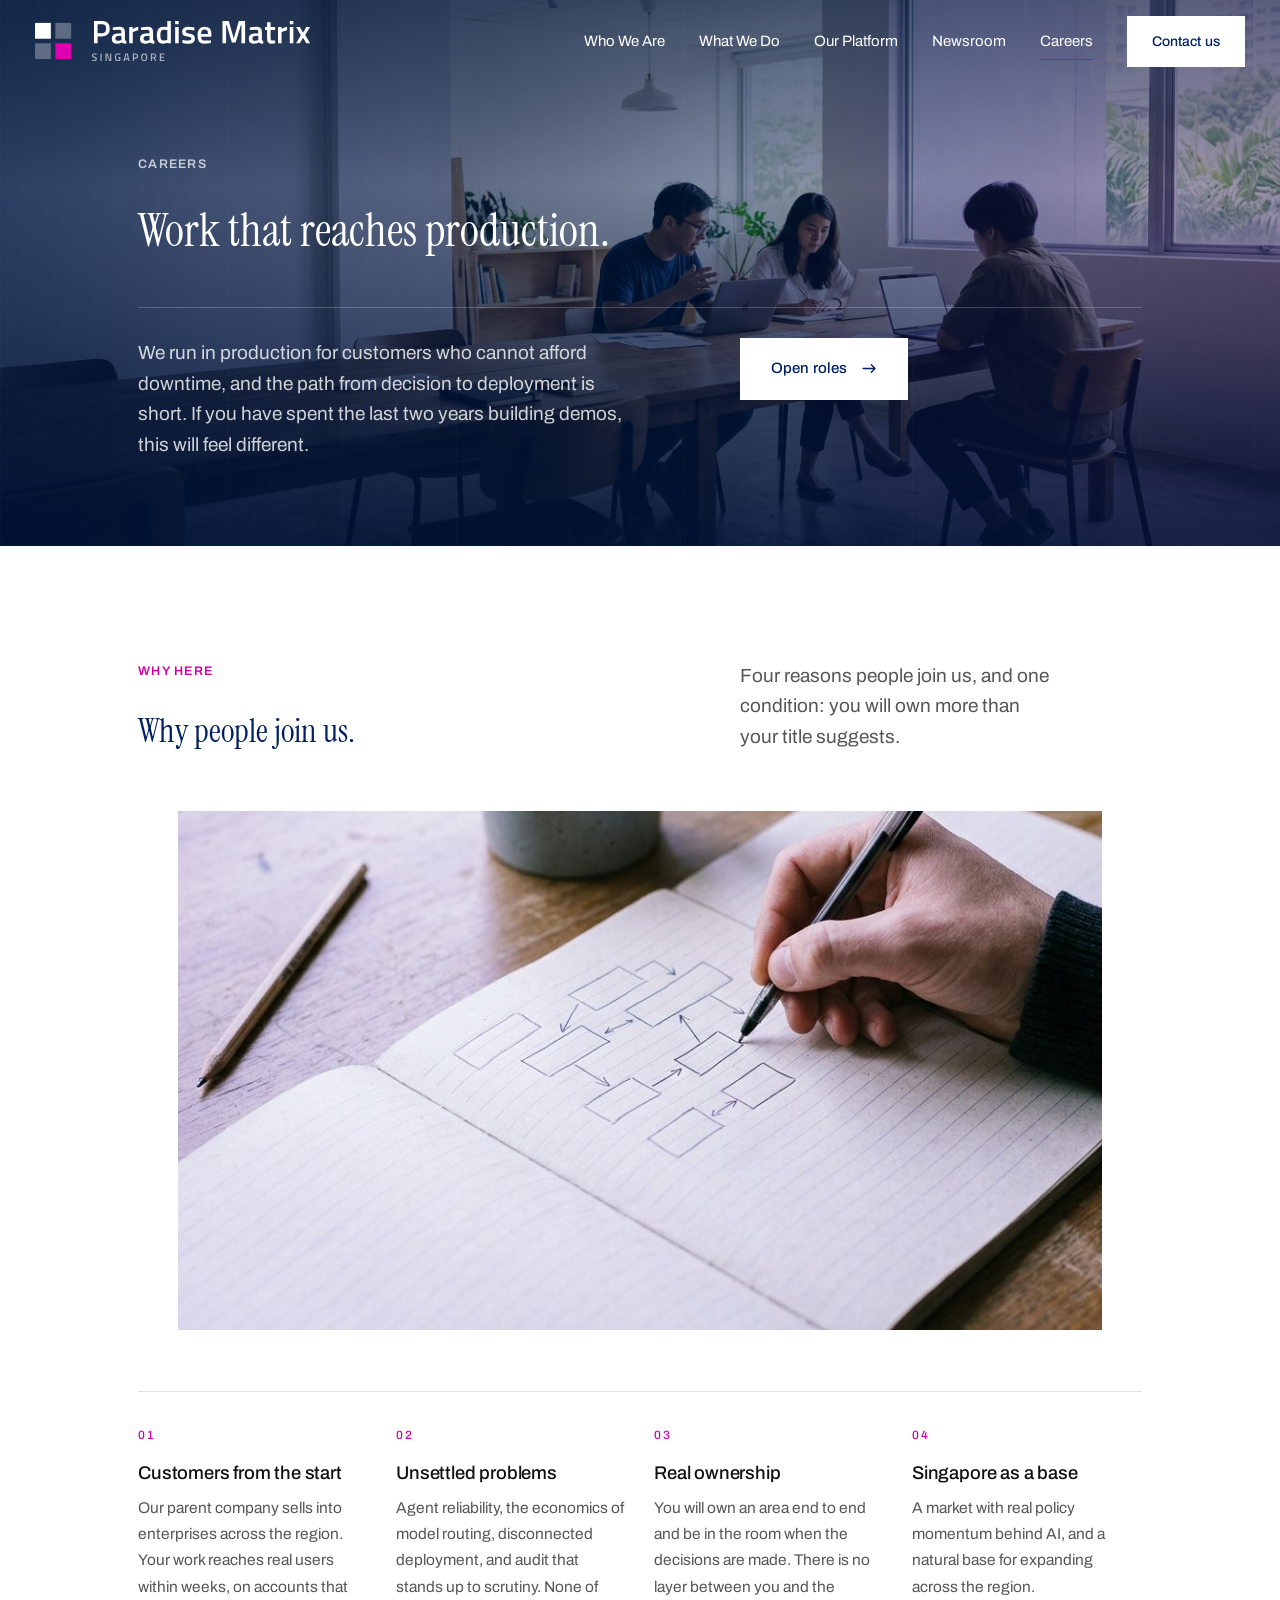
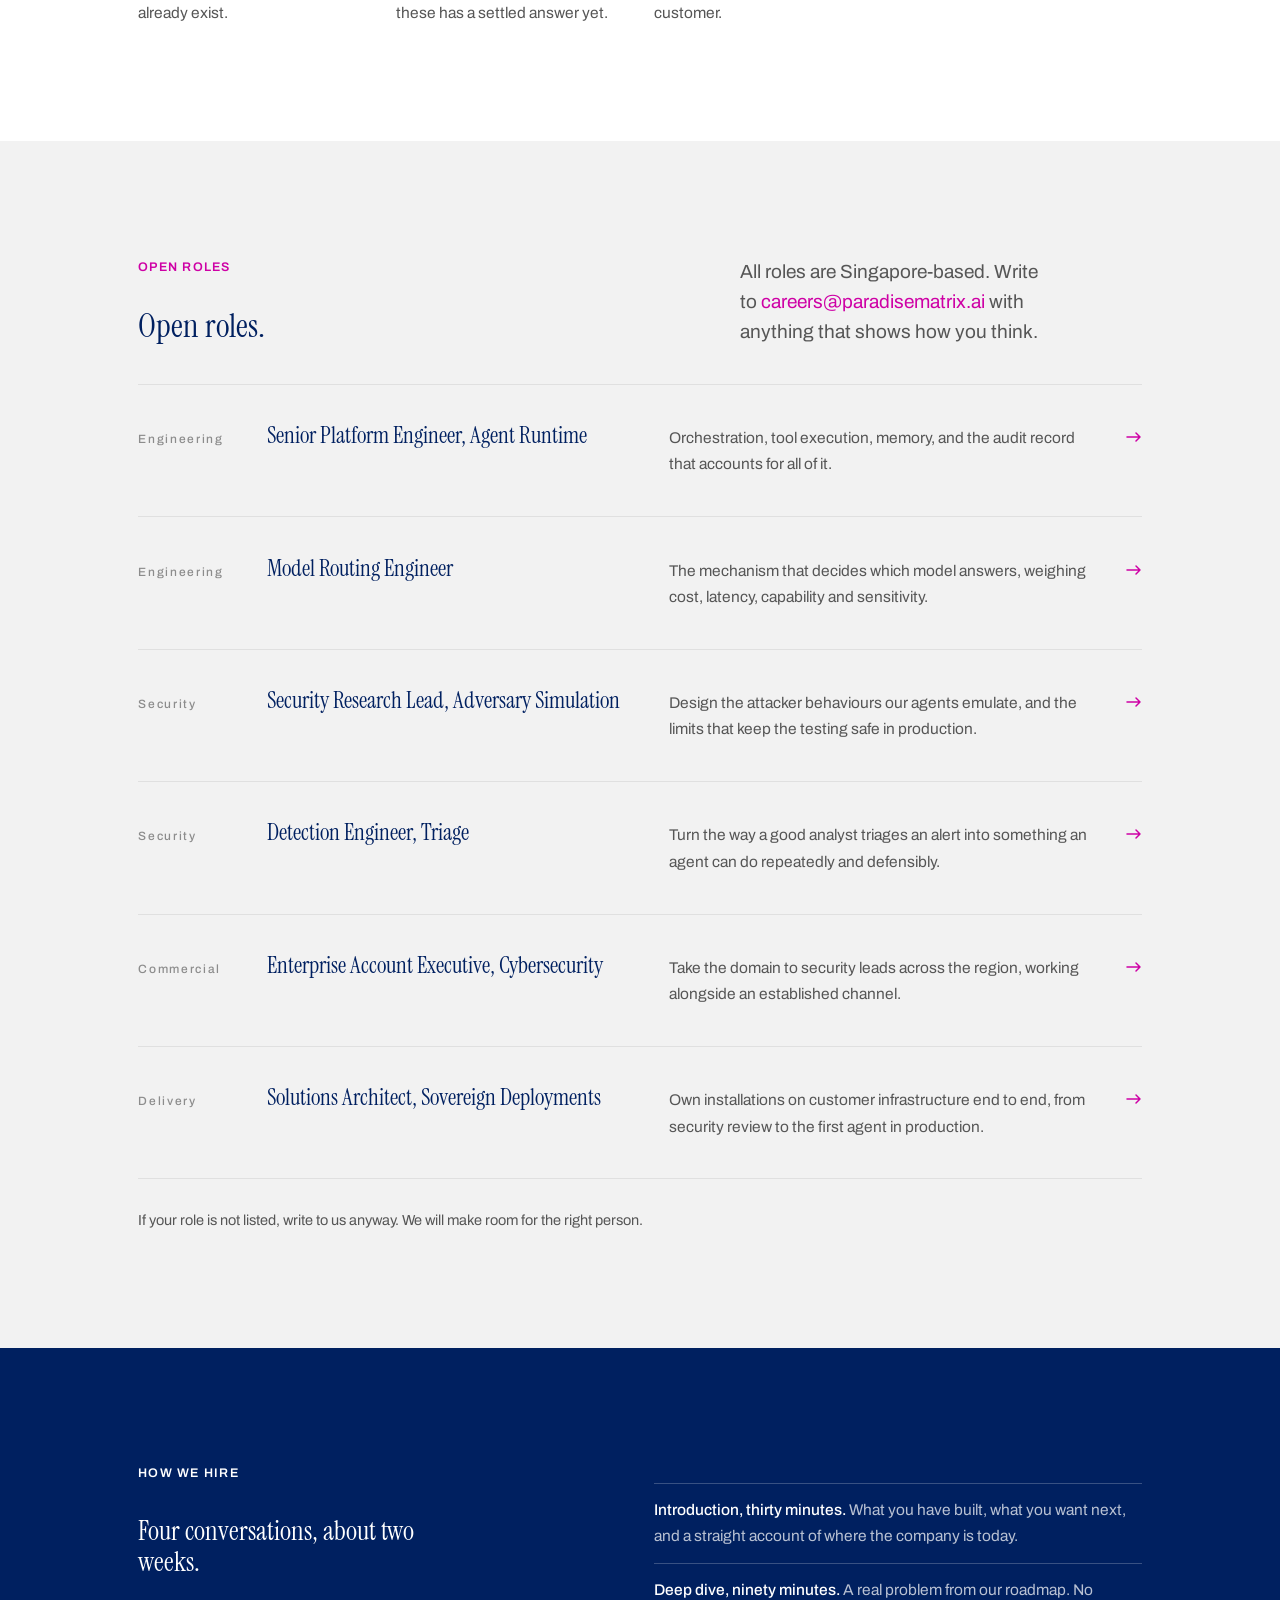
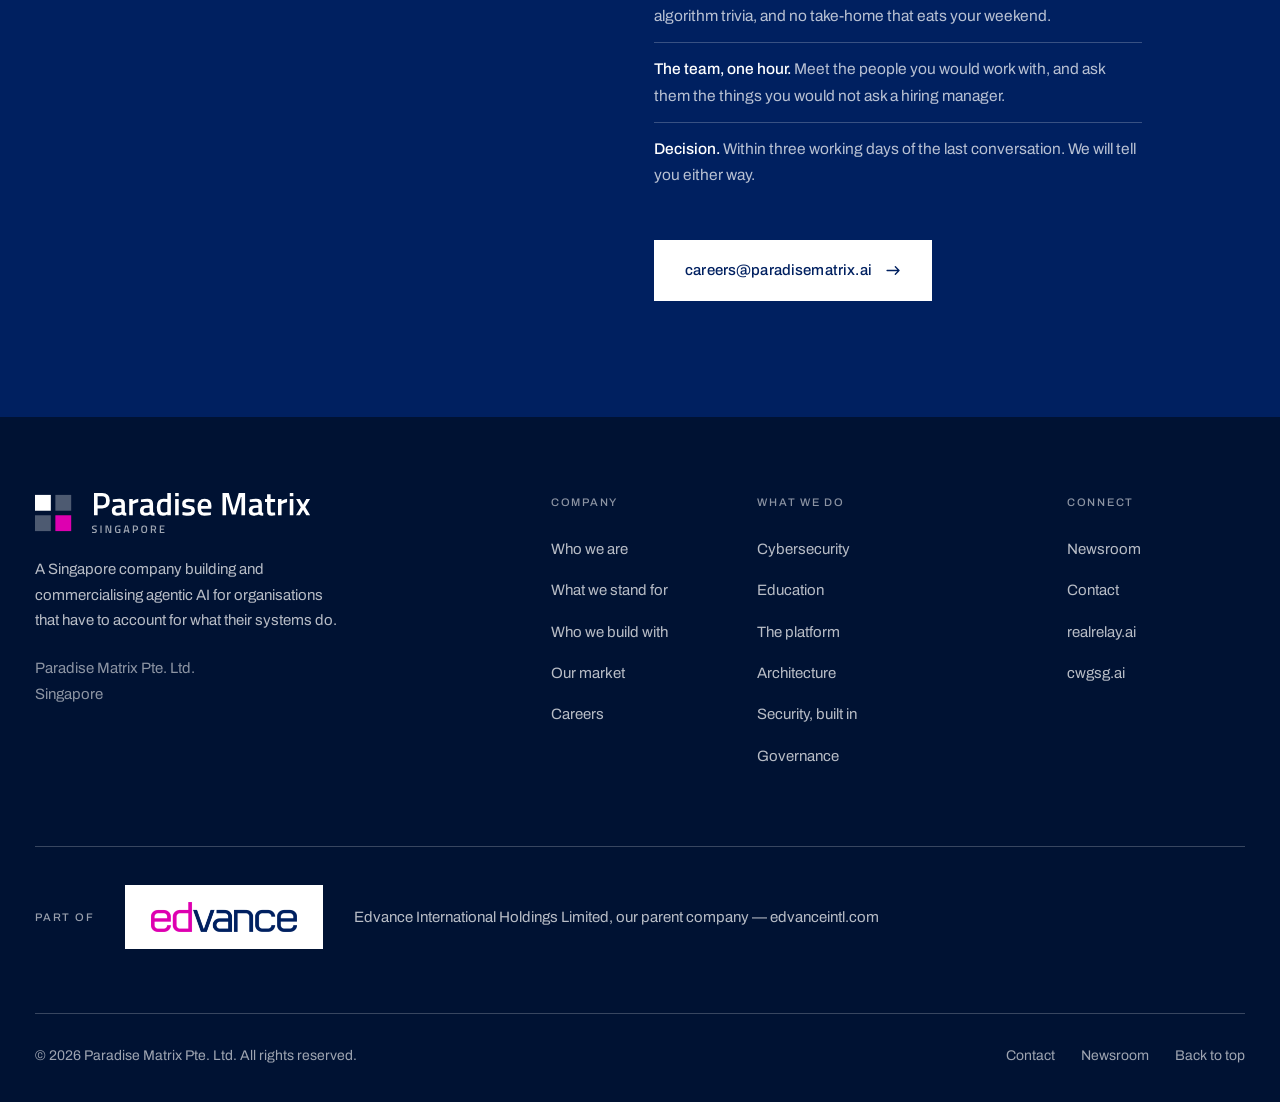
==== commit 53fc511c: "Rewrite the site copy in plain corporate English The prose leaned on one rhetorical move far too hea" ====
--- a/careers.html
+++ b/careers.html
@@ -187,8 +187,8 @@
         <h1 class="stmt stmt--xl" data-reveal data-reveal-delay="70">Work that reaches production.</h1>
         <div class="hero__foot g12" data-reveal data-reveal-delay="150">
           <p class="lede c-6">
-            We run in production for customers who cannot afford downtime, with a short path from decision
-            to deployment. If the last two years have been spent on demonstrations, this will feel different.
+            We run in production for customers who cannot afford downtime, and the path from decision to deployment
+            is short. If you have spent the last two years building demos, this will feel different.
           </p>
           <div class="c-4 start8"><div class="btn-row"><a class="btn btn--onDeep" href="#roles">Open roles <svg viewBox="0 0 16 12" fill="none" stroke="currentColor" stroke-width="1.5" stroke-linecap="round" stroke-linejoin="round" aria-hidden="true"><path d="M1 6h13M10 2l4 4-4 4"/></svg></a></div></div>
         </div>
@@ -199,16 +199,16 @@
       <div class="shell"><div class="g12"><div class="off1">
         <div class="g12" style="margin-bottom:clamp(28px,3.2vw,46px)">
           <div class="c-5" data-reveal><p class="label">Why here</p><h2 class="stmt stmt--lg">Why people join us.</h2></div>
-          <div class="c-4 start8" data-reveal data-reveal-delay="80"><p class="lede">Four reasons people take the role, and one condition: you will own more than your title suggests.</p></div>
+          <div class="c-4 start8" data-reveal data-reveal-delay="80"><p class="lede">Four reasons people join us, and one condition: you will own more than your title suggests.</p></div>
         </div>
         <div class="g12" style="margin-bottom:clamp(30px,3.4vw,52px)" data-reveal>
           <div class="c-12"><figure class="figure figure--wide"><img src="assets/img/fig-careers.jpg" alt="A hand sketching a system diagram in a notebook" width="967" height="726" loading="lazy" decoding="async"></figure></div>
         </div>
         <div class="cols g12" data-reveal>
-          <div class="col-item c-3"><span class="col-item__n">01</span><h3 class="h-sans h-sans--md">Customers from the start</h3><p>The cybersecurity group we work alongside sells into enterprises across the region. Your work reaches real users in weeks, on accounts that already exist.</p></div>
-          <div class="col-item c-3"><span class="col-item__n">02</span><h3 class="h-sans h-sans--md">Unsettled problems</h3><p>Agent reliability, the economics of model routing, disconnected deployment, and audit that survives scrutiny. None of these have settled answers.</p></div>
-          <div class="col-item c-3"><span class="col-item__n">03</span><h3 class="h-sans h-sans--md">Real ownership</h3><p>You will own a surface end to end and be present when it is decided. There is no layer between you and the customer.</p></div>
-          <div class="col-item c-3"><span class="col-item__n">04</span><h3 class="h-sans h-sans--md">Singapore as a base</h3><p>A market with genuine policy momentum behind AI, and a natural point of departure into the region as the platform expands.</p></div>
+          <div class="col-item c-3"><span class="col-item__n">01</span><h3 class="h-sans h-sans--md">Customers from the start</h3><p>Our parent company sells into enterprises across the region. Your work reaches real users within weeks, on accounts that already exist.</p></div>
+          <div class="col-item c-3"><span class="col-item__n">02</span><h3 class="h-sans h-sans--md">Unsettled problems</h3><p>Agent reliability, the economics of model routing, disconnected deployment, and audit that stands up to scrutiny. None of these has a settled answer yet.</p></div>
+          <div class="col-item c-3"><span class="col-item__n">03</span><h3 class="h-sans h-sans--md">Real ownership</h3><p>You will own an area end to end and be in the room when the decisions are made. There is no layer between you and the customer.</p></div>
+          <div class="col-item c-3"><span class="col-item__n">04</span><h3 class="h-sans h-sans--md">Singapore as a base</h3><p>A market with real policy momentum behind AI, and a natural base for expanding across the region.</p></div>
         </div>
       </div></div></div>
     </section>
@@ -221,13 +221,13 @@
         </div>
         <div class="row-list" data-reveal>
           <a class="row" href="mailto:careers@paradisematrix.ai?subject=Senior%20Platform%20Engineer"><span class="row__n">Engineering</span><span class="row__t">Senior Platform Engineer, Agent Runtime</span><span class="row__d">Orchestration, tool execution, memory, and the audit record that accounts for all of it.</span><span class="row__a"><svg viewBox="0 0 16 12" fill="none" stroke="currentColor" stroke-width="1.5" stroke-linecap="round" stroke-linejoin="round" aria-hidden="true"><path d="M1 6h13M10 2l4 4-4 4"/></svg></span></a>
-          <a class="row" href="mailto:careers@paradisematrix.ai?subject=Model%20Routing%20Engineer"><span class="row__n">Engineering</span><span class="row__t">Model Routing Engineer</span><span class="row__d">The mechanism deciding which model answers, weighing cost, latency, capability and sensitivity.</span><span class="row__a"><svg viewBox="0 0 16 12" fill="none" stroke="currentColor" stroke-width="1.5" stroke-linecap="round" stroke-linejoin="round" aria-hidden="true"><path d="M1 6h13M10 2l4 4-4 4"/></svg></span></a>
-          <a class="row" href="mailto:careers@paradisematrix.ai?subject=Security%20Research%20Lead"><span class="row__n">Security</span><span class="row__t">Security Research Lead, Adversary Simulation</span><span class="row__d">Design the attacker behaviours our agents emulate, and the envelope that keeps it safe in production.</span><span class="row__a"><svg viewBox="0 0 16 12" fill="none" stroke="currentColor" stroke-width="1.5" stroke-linecap="round" stroke-linejoin="round" aria-hidden="true"><path d="M1 6h13M10 2l4 4-4 4"/></svg></span></a>
-          <a class="row" href="mailto:careers@paradisematrix.ai?subject=Detection%20Engineer"><span class="row__n">Security</span><span class="row__t">Detection Engineer, Triage</span><span class="row__d">Turn how a good analyst actually triages an alert into something an agent can do repeatedly and defensibly.</span><span class="row__a"><svg viewBox="0 0 16 12" fill="none" stroke="currentColor" stroke-width="1.5" stroke-linecap="round" stroke-linejoin="round" aria-hidden="true"><path d="M1 6h13M10 2l4 4-4 4"/></svg></span></a>
-          <a class="row" href="mailto:careers@paradisematrix.ai?subject=Enterprise%20Account%20Executive"><span class="row__n">Commercial</span><span class="row__t">Enterprise Account Executive, Cybersecurity</span><span class="row__d">Take the domain to security leads across the region, working alongside an existing channel.</span><span class="row__a"><svg viewBox="0 0 16 12" fill="none" stroke="currentColor" stroke-width="1.5" stroke-linecap="round" stroke-linejoin="round" aria-hidden="true"><path d="M1 6h13M10 2l4 4-4 4"/></svg></span></a>
+          <a class="row" href="mailto:careers@paradisematrix.ai?subject=Model%20Routing%20Engineer"><span class="row__n">Engineering</span><span class="row__t">Model Routing Engineer</span><span class="row__d">The mechanism that decides which model answers, weighing cost, latency, capability and sensitivity.</span><span class="row__a"><svg viewBox="0 0 16 12" fill="none" stroke="currentColor" stroke-width="1.5" stroke-linecap="round" stroke-linejoin="round" aria-hidden="true"><path d="M1 6h13M10 2l4 4-4 4"/></svg></span></a>
+          <a class="row" href="mailto:careers@paradisematrix.ai?subject=Security%20Research%20Lead"><span class="row__n">Security</span><span class="row__t">Security Research Lead, Adversary Simulation</span><span class="row__d">Design the attacker behaviours our agents emulate, and the limits that keep the testing safe in production.</span><span class="row__a"><svg viewBox="0 0 16 12" fill="none" stroke="currentColor" stroke-width="1.5" stroke-linecap="round" stroke-linejoin="round" aria-hidden="true"><path d="M1 6h13M10 2l4 4-4 4"/></svg></span></a>
+          <a class="row" href="mailto:careers@paradisematrix.ai?subject=Detection%20Engineer"><span class="row__n">Security</span><span class="row__t">Detection Engineer, Triage</span><span class="row__d">Turn the way a good analyst triages an alert into something an agent can do repeatedly and defensibly.</span><span class="row__a"><svg viewBox="0 0 16 12" fill="none" stroke="currentColor" stroke-width="1.5" stroke-linecap="round" stroke-linejoin="round" aria-hidden="true"><path d="M1 6h13M10 2l4 4-4 4"/></svg></span></a>
+          <a class="row" href="mailto:careers@paradisematrix.ai?subject=Enterprise%20Account%20Executive"><span class="row__n">Commercial</span><span class="row__t">Enterprise Account Executive, Cybersecurity</span><span class="row__d">Take the domain to security leads across the region, working alongside an established channel.</span><span class="row__a"><svg viewBox="0 0 16 12" fill="none" stroke="currentColor" stroke-width="1.5" stroke-linecap="round" stroke-linejoin="round" aria-hidden="true"><path d="M1 6h13M10 2l4 4-4 4"/></svg></span></a>
           <a class="row" href="mailto:careers@paradisematrix.ai?subject=Solutions%20Architect"><span class="row__n">Delivery</span><span class="row__t">Solutions Architect, Sovereign Deployments</span><span class="row__d">Own installations on customer infrastructure end to end, from security review to the first agent in production.</span><span class="row__a"><svg viewBox="0 0 16 12" fill="none" stroke="currentColor" stroke-width="1.5" stroke-linecap="round" stroke-linejoin="round" aria-hidden="true"><path d="M1 6h13M10 2l4 4-4 4"/></svg></span></a>
         </div>
-        <p class="form-note" data-reveal style="margin-top:1.8rem">If your role is not listed, write to us anyway. We hire ahead of the list when the person is right.</p>
+        <p class="form-note" data-reveal style="margin-top:1.8rem">If your role is not listed, write to us anyway. We will make room for the right person.</p>
       </div></div></div>
     </section>
 
@@ -236,9 +236,9 @@
         <div class="c-4" data-reveal><p class="label">How we hire</p><h2 class="stmt stmt--md">Four conversations, about two weeks.</h2></div>
         <div class="c-6 start7" data-reveal data-reveal-delay="80">
           <ul class="dl">
-            <li><strong>Introduction, thirty minutes.</strong> What you have built, what you want next, and an honest account of where we actually are.</li>
-            <li><strong>Deep dive, ninety minutes.</strong> A real problem from our roadmap. No algorithm trivia and no exercise that consumes your weekend.</li>
-            <li><strong>The team, one hour.</strong> Meet the people you would work with, and ask them what you would not ask a hiring manager.</li>
+            <li><strong>Introduction, thirty minutes.</strong> What you have built, what you want next, and a straight account of where the company is today.</li>
+            <li><strong>Deep dive, ninety minutes.</strong> A real problem from our roadmap. No algorithm trivia, and no take-home that eats your weekend.</li>
+            <li><strong>The team, one hour.</strong> Meet the people you would work with, and ask them the things you would not ask a hiring manager.</li>
             <li><strong>Decision.</strong> Within three working days of the last conversation. We will tell you either way.</li>
           </ul>
           <div class="btn-row" style="margin-top:2.4rem"><a class="btn btn--onDeep" href="mailto:careers@paradisematrix.ai">careers@paradisematrix.ai <svg viewBox="0 0 16 12" fill="none" stroke="currentColor" stroke-width="1.5" stroke-linecap="round" stroke-linejoin="round" aria-hidden="true"><path d="M1 6h13M10 2l4 4-4 4"/></svg></a></div>
@@ -254,7 +254,7 @@
           <a class="brand" href="index.html" aria-label="Paradise Matrix Singapore — home">
             <svg class="brand__logo" viewBox="0 0 844.95 122.62" role="img" aria-label="Paradise Matrix Singapore"><use href="#pmLogo"/></svg>
           </a>
-          <p>A Singapore company building and commercialising agentic AI for organisations that have to account for every decision a system makes on their behalf.</p>
+          <p>A Singapore company building and commercialising agentic AI for organisations that have to account for what their systems do.</p>
           <address class="footer-addr">
             Paradise Matrix Pte. Ltd.<br>
             Singapore
--- a/assets/css/site.css
+++ b/assets/css/site.css
@@ -1230,6 +1230,7 @@
 /* Partner logos are matched on the size their wordmark reads at, not on the
    height of the file: RealRelay's includes a symbol and a tagline, so an equal
    box would leave its name half the size of the others. */
-.eco-item__logo--rr { height: 66px; }
-.eco-item__logo--cwg { height: 48px; }
-
+.eco-item__logo--rr,
+.eco-item__logo--cwg { height: 66px; }
+.eco-item__logo--cwg img { max-height: 48px; }
+
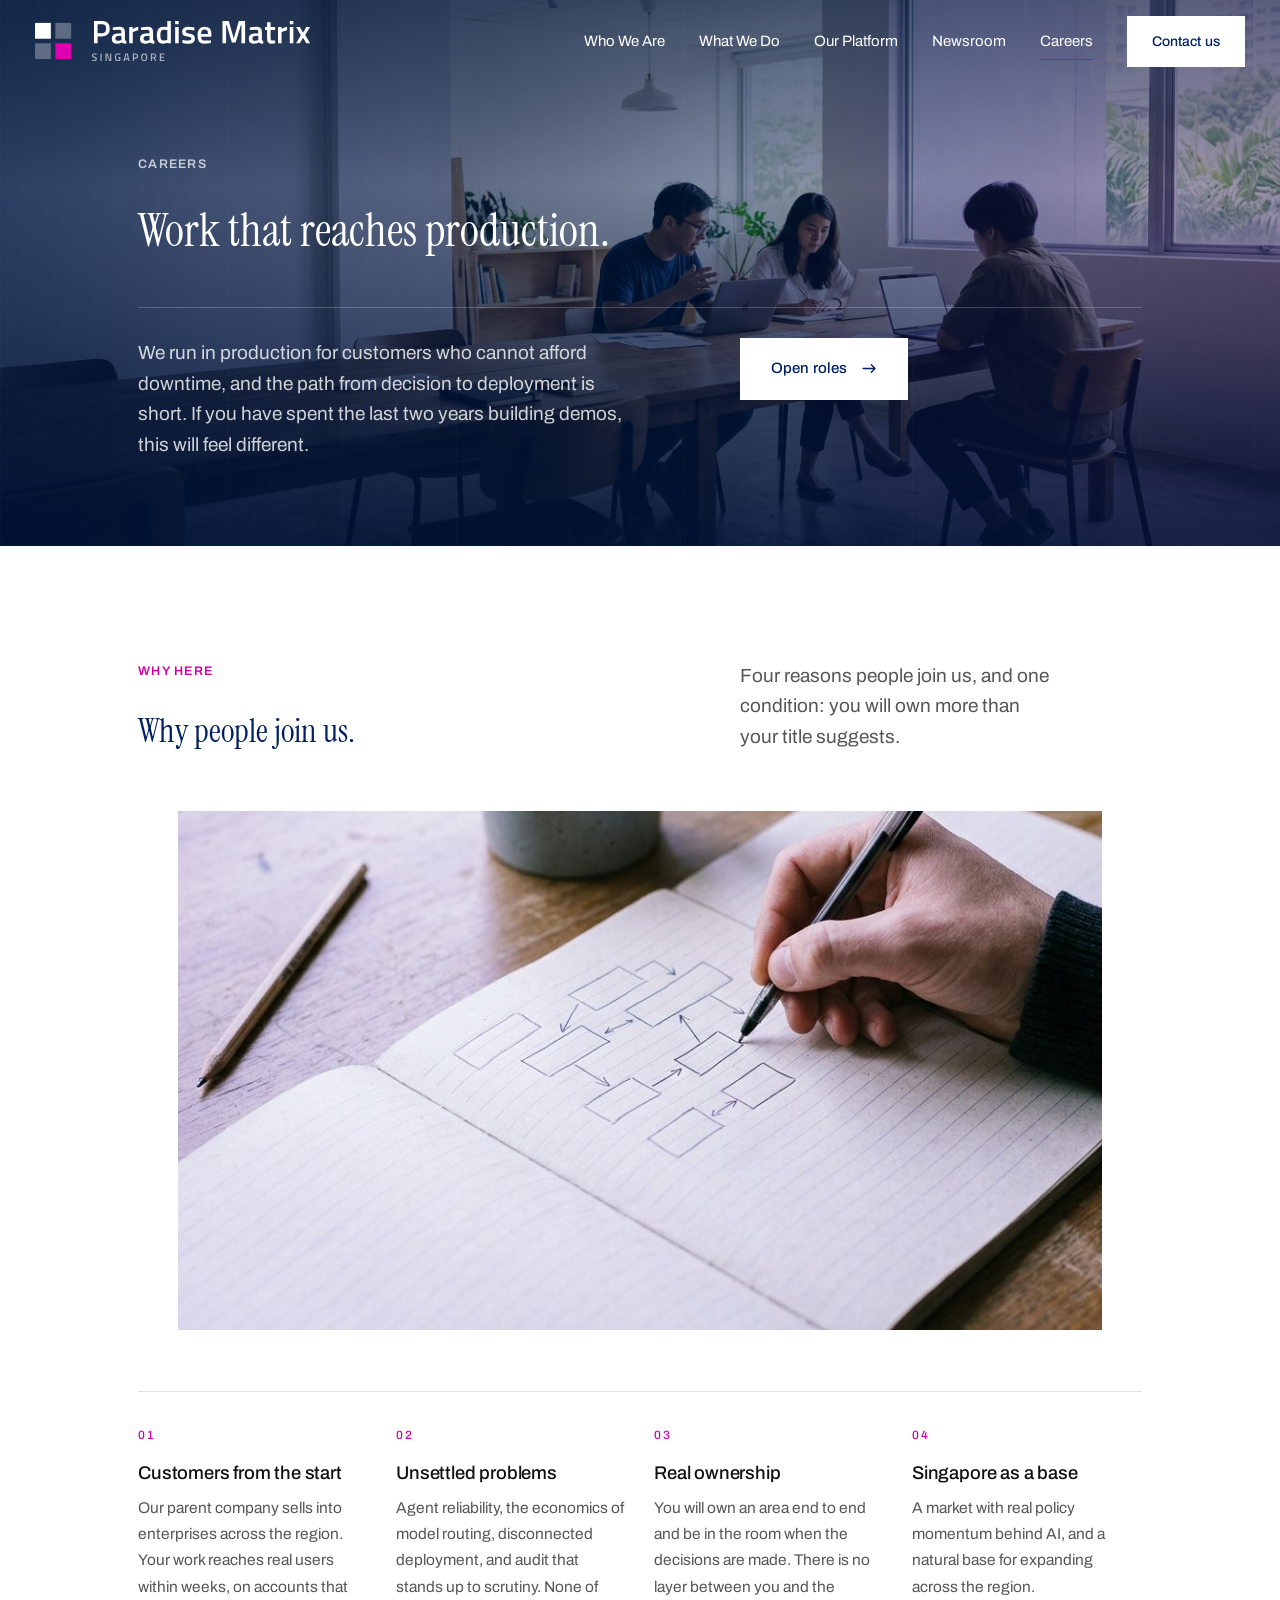
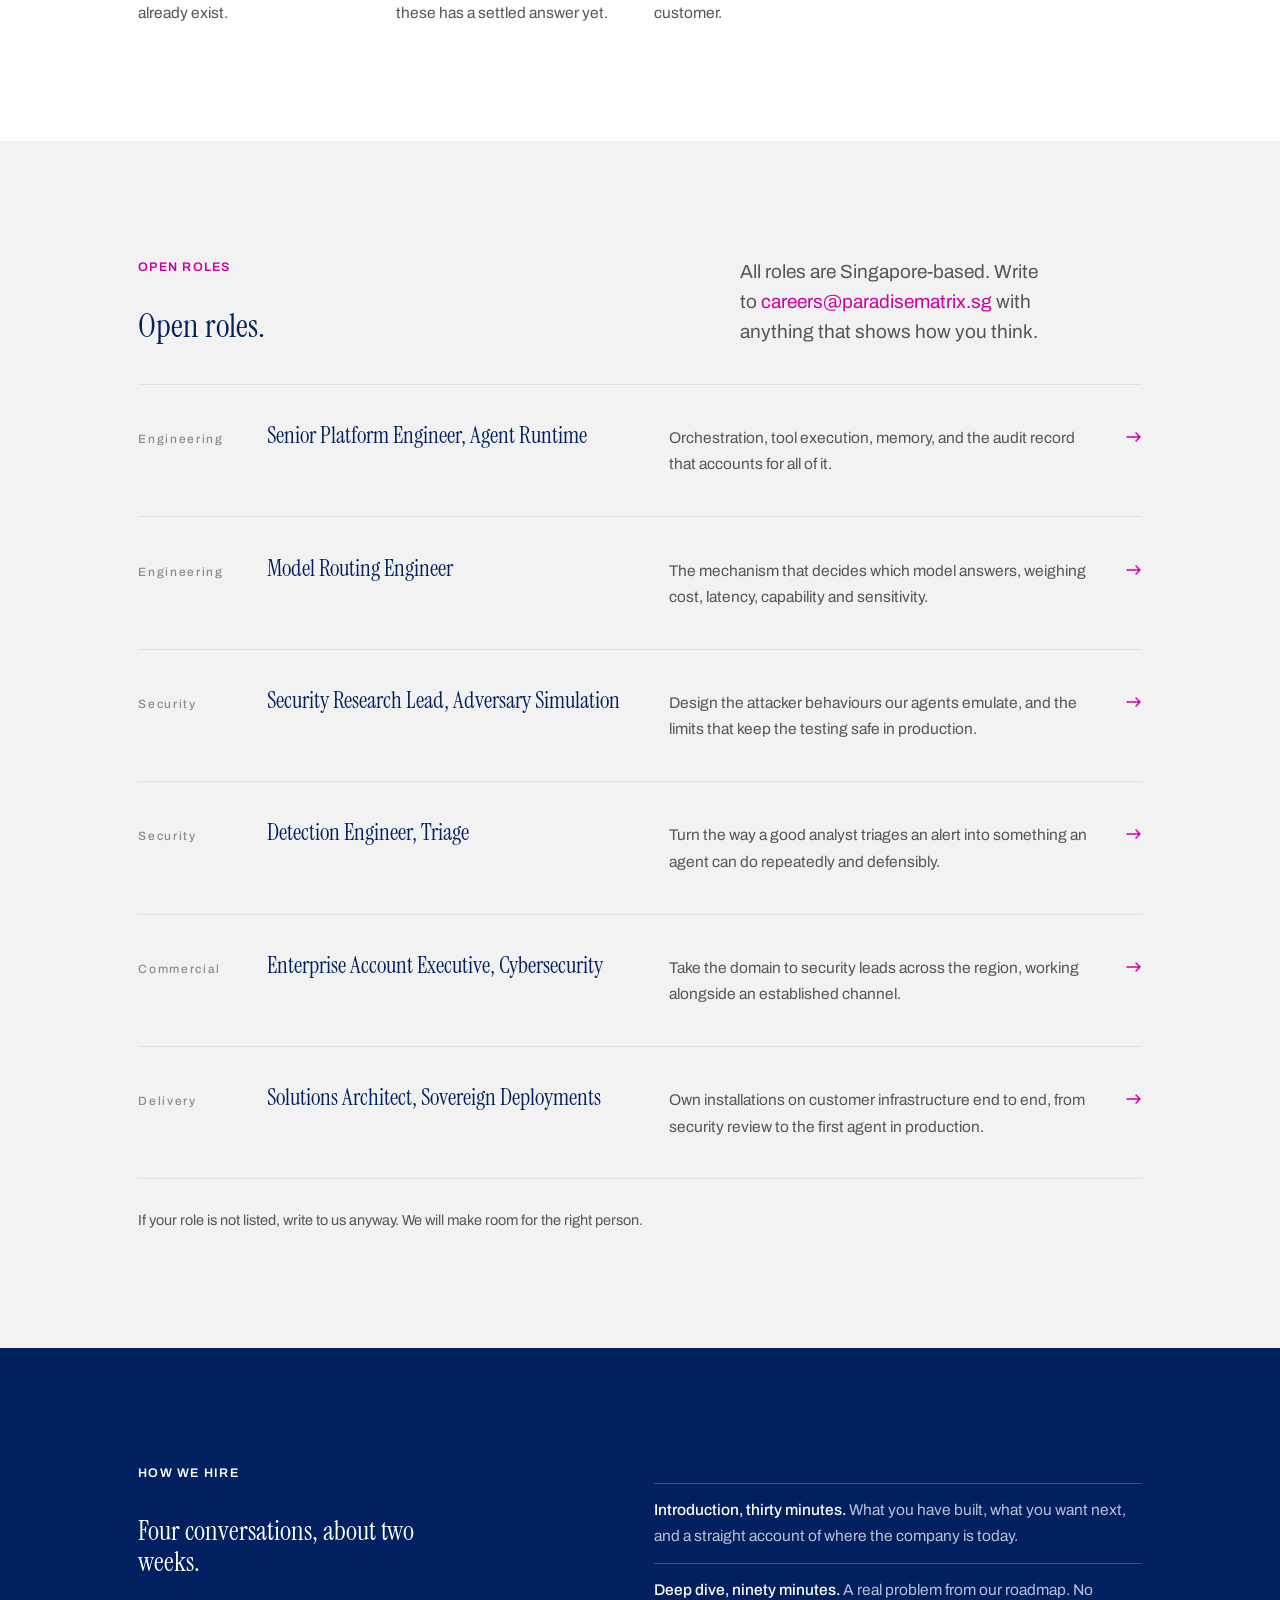
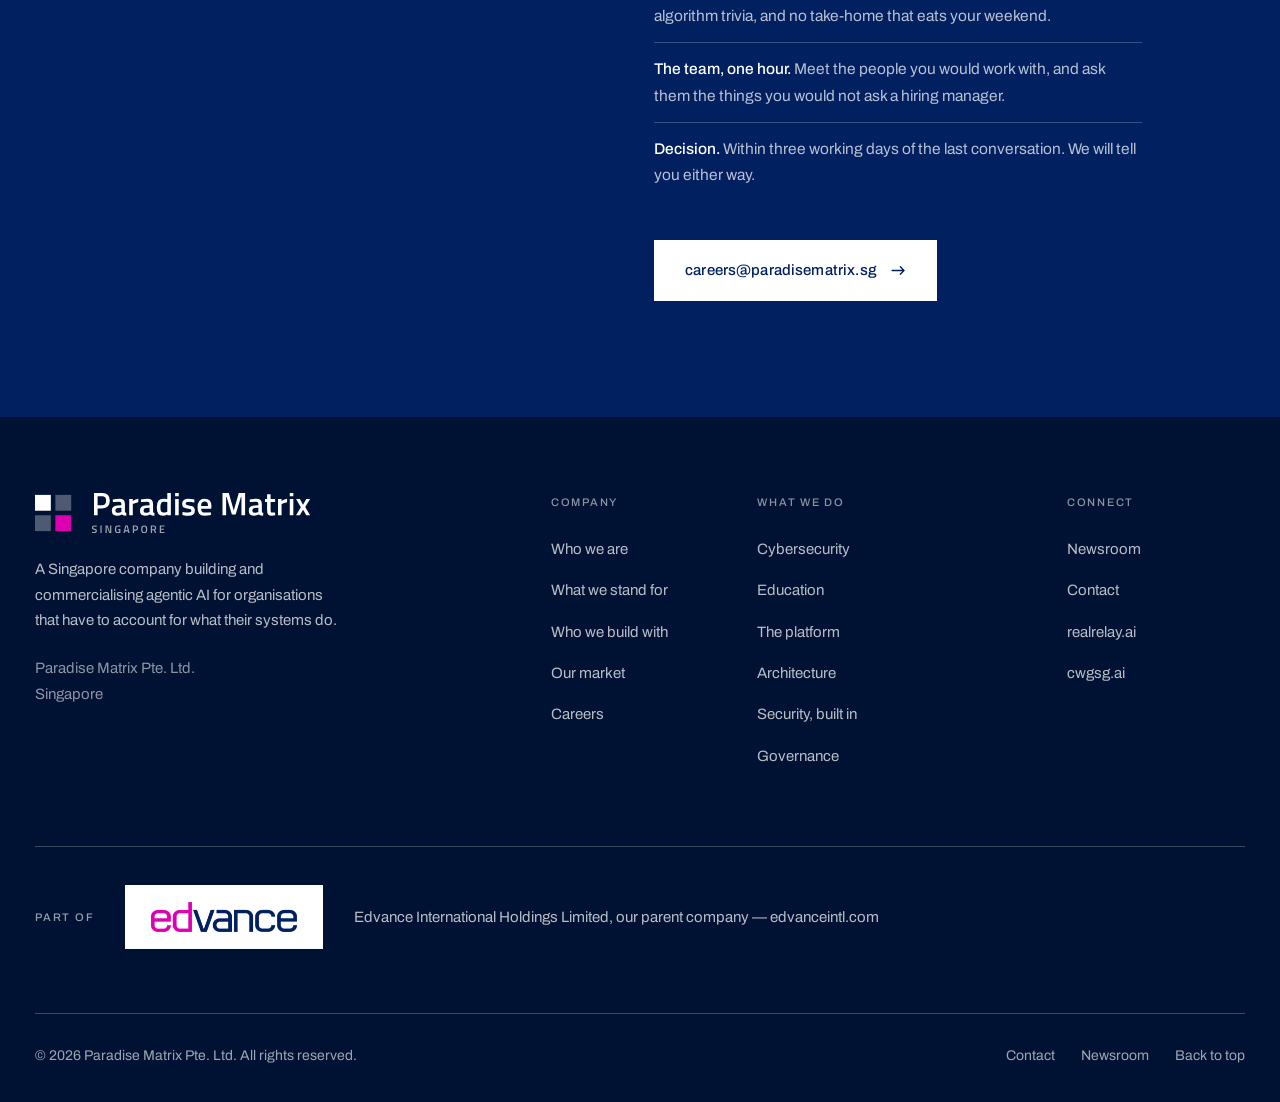
==== commit 5e74b88e: "Move every contact address to paradisematrix.sg The four addresses, enquiries, media, partners and c" ====
--- a/careers.html
+++ b/careers.html
@@ -97,19 +97,19 @@
         {
           "@type": "ContactPoint",
           "contactType": "sales",
-          "email": "enquiries@paradisematrix.ai",
+          "email": "enquiries@paradisematrix.sg",
           "areaServed": "SG",
           "availableLanguage": "English"
         },
         {
           "@type": "ContactPoint",
           "contactType": "media relations",
-          "email": "media@paradisematrix.ai"
+          "email": "media@paradisematrix.sg"
         },
         {
           "@type": "ContactPoint",
           "contactType": "human resources",
-          "email": "careers@paradisematrix.ai"
+          "email": "careers@paradisematrix.sg"
         }
       ]
     },
@@ -217,15 +217,15 @@
       <div class="shell"><div class="g12"><div class="off1">
         <div class="g12" style="margin-bottom:clamp(24px,2.8vw,40px)">
           <div class="c-5" data-reveal><p class="label">Open roles</p><h2 class="stmt stmt--lg">Open roles.</h2></div>
-          <div class="c-4 start8" data-reveal data-reveal-delay="80"><p class="lede">All roles are Singapore-based. Write to <a href="mailto:careers@paradisematrix.ai" style="color:var(--accent)">careers@paradisematrix.ai</a> with anything that shows how you think.</p></div>
+          <div class="c-4 start8" data-reveal data-reveal-delay="80"><p class="lede">All roles are Singapore-based. Write to <a href="mailto:careers@paradisematrix.sg" style="color:var(--accent)">careers@paradisematrix.sg</a> with anything that shows how you think.</p></div>
         </div>
         <div class="row-list" data-reveal>
-          <a class="row" href="mailto:careers@paradisematrix.ai?subject=Senior%20Platform%20Engineer"><span class="row__n">Engineering</span><span class="row__t">Senior Platform Engineer, Agent Runtime</span><span class="row__d">Orchestration, tool execution, memory, and the audit record that accounts for all of it.</span><span class="row__a"><svg viewBox="0 0 16 12" fill="none" stroke="currentColor" stroke-width="1.5" stroke-linecap="round" stroke-linejoin="round" aria-hidden="true"><path d="M1 6h13M10 2l4 4-4 4"/></svg></span></a>
-          <a class="row" href="mailto:careers@paradisematrix.ai?subject=Model%20Routing%20Engineer"><span class="row__n">Engineering</span><span class="row__t">Model Routing Engineer</span><span class="row__d">The mechanism that decides which model answers, weighing cost, latency, capability and sensitivity.</span><span class="row__a"><svg viewBox="0 0 16 12" fill="none" stroke="currentColor" stroke-width="1.5" stroke-linecap="round" stroke-linejoin="round" aria-hidden="true"><path d="M1 6h13M10 2l4 4-4 4"/></svg></span></a>
-          <a class="row" href="mailto:careers@paradisematrix.ai?subject=Security%20Research%20Lead"><span class="row__n">Security</span><span class="row__t">Security Research Lead, Adversary Simulation</span><span class="row__d">Design the attacker behaviours our agents emulate, and the limits that keep the testing safe in production.</span><span class="row__a"><svg viewBox="0 0 16 12" fill="none" stroke="currentColor" stroke-width="1.5" stroke-linecap="round" stroke-linejoin="round" aria-hidden="true"><path d="M1 6h13M10 2l4 4-4 4"/></svg></span></a>
-          <a class="row" href="mailto:careers@paradisematrix.ai?subject=Detection%20Engineer"><span class="row__n">Security</span><span class="row__t">Detection Engineer, Triage</span><span class="row__d">Turn the way a good analyst triages an alert into something an agent can do repeatedly and defensibly.</span><span class="row__a"><svg viewBox="0 0 16 12" fill="none" stroke="currentColor" stroke-width="1.5" stroke-linecap="round" stroke-linejoin="round" aria-hidden="true"><path d="M1 6h13M10 2l4 4-4 4"/></svg></span></a>
-          <a class="row" href="mailto:careers@paradisematrix.ai?subject=Enterprise%20Account%20Executive"><span class="row__n">Commercial</span><span class="row__t">Enterprise Account Executive, Cybersecurity</span><span class="row__d">Take the domain to security leads across the region, working alongside an established channel.</span><span class="row__a"><svg viewBox="0 0 16 12" fill="none" stroke="currentColor" stroke-width="1.5" stroke-linecap="round" stroke-linejoin="round" aria-hidden="true"><path d="M1 6h13M10 2l4 4-4 4"/></svg></span></a>
-          <a class="row" href="mailto:careers@paradisematrix.ai?subject=Solutions%20Architect"><span class="row__n">Delivery</span><span class="row__t">Solutions Architect, Sovereign Deployments</span><span class="row__d">Own installations on customer infrastructure end to end, from security review to the first agent in production.</span><span class="row__a"><svg viewBox="0 0 16 12" fill="none" stroke="currentColor" stroke-width="1.5" stroke-linecap="round" stroke-linejoin="round" aria-hidden="true"><path d="M1 6h13M10 2l4 4-4 4"/></svg></span></a>
+          <a class="row" href="mailto:careers@paradisematrix.sg?subject=Senior%20Platform%20Engineer"><span class="row__n">Engineering</span><span class="row__t">Senior Platform Engineer, Agent Runtime</span><span class="row__d">Orchestration, tool execution, memory, and the audit record that accounts for all of it.</span><span class="row__a"><svg viewBox="0 0 16 12" fill="none" stroke="currentColor" stroke-width="1.5" stroke-linecap="round" stroke-linejoin="round" aria-hidden="true"><path d="M1 6h13M10 2l4 4-4 4"/></svg></span></a>
+          <a class="row" href="mailto:careers@paradisematrix.sg?subject=Model%20Routing%20Engineer"><span class="row__n">Engineering</span><span class="row__t">Model Routing Engineer</span><span class="row__d">The mechanism that decides which model answers, weighing cost, latency, capability and sensitivity.</span><span class="row__a"><svg viewBox="0 0 16 12" fill="none" stroke="currentColor" stroke-width="1.5" stroke-linecap="round" stroke-linejoin="round" aria-hidden="true"><path d="M1 6h13M10 2l4 4-4 4"/></svg></span></a>
+          <a class="row" href="mailto:careers@paradisematrix.sg?subject=Security%20Research%20Lead"><span class="row__n">Security</span><span class="row__t">Security Research Lead, Adversary Simulation</span><span class="row__d">Design the attacker behaviours our agents emulate, and the limits that keep the testing safe in production.</span><span class="row__a"><svg viewBox="0 0 16 12" fill="none" stroke="currentColor" stroke-width="1.5" stroke-linecap="round" stroke-linejoin="round" aria-hidden="true"><path d="M1 6h13M10 2l4 4-4 4"/></svg></span></a>
+          <a class="row" href="mailto:careers@paradisematrix.sg?subject=Detection%20Engineer"><span class="row__n">Security</span><span class="row__t">Detection Engineer, Triage</span><span class="row__d">Turn the way a good analyst triages an alert into something an agent can do repeatedly and defensibly.</span><span class="row__a"><svg viewBox="0 0 16 12" fill="none" stroke="currentColor" stroke-width="1.5" stroke-linecap="round" stroke-linejoin="round" aria-hidden="true"><path d="M1 6h13M10 2l4 4-4 4"/></svg></span></a>
+          <a class="row" href="mailto:careers@paradisematrix.sg?subject=Enterprise%20Account%20Executive"><span class="row__n">Commercial</span><span class="row__t">Enterprise Account Executive, Cybersecurity</span><span class="row__d">Take the domain to security leads across the region, working alongside an established channel.</span><span class="row__a"><svg viewBox="0 0 16 12" fill="none" stroke="currentColor" stroke-width="1.5" stroke-linecap="round" stroke-linejoin="round" aria-hidden="true"><path d="M1 6h13M10 2l4 4-4 4"/></svg></span></a>
+          <a class="row" href="mailto:careers@paradisematrix.sg?subject=Solutions%20Architect"><span class="row__n">Delivery</span><span class="row__t">Solutions Architect, Sovereign Deployments</span><span class="row__d">Own installations on customer infrastructure end to end, from security review to the first agent in production.</span><span class="row__a"><svg viewBox="0 0 16 12" fill="none" stroke="currentColor" stroke-width="1.5" stroke-linecap="round" stroke-linejoin="round" aria-hidden="true"><path d="M1 6h13M10 2l4 4-4 4"/></svg></span></a>
         </div>
         <p class="form-note" data-reveal style="margin-top:1.8rem">If your role is not listed, write to us anyway. We will make room for the right person.</p>
       </div></div></div>
@@ -241,7 +241,7 @@
             <li><strong>The team, one hour.</strong> Meet the people you would work with, and ask them the things you would not ask a hiring manager.</li>
             <li><strong>Decision.</strong> Within three working days of the last conversation. We will tell you either way.</li>
           </ul>
-          <div class="btn-row" style="margin-top:2.4rem"><a class="btn btn--onDeep" href="mailto:careers@paradisematrix.ai">careers@paradisematrix.ai <svg viewBox="0 0 16 12" fill="none" stroke="currentColor" stroke-width="1.5" stroke-linecap="round" stroke-linejoin="round" aria-hidden="true"><path d="M1 6h13M10 2l4 4-4 4"/></svg></a></div>
+          <div class="btn-row" style="margin-top:2.4rem"><a class="btn btn--onDeep" href="mailto:careers@paradisematrix.sg">careers@paradisematrix.sg <svg viewBox="0 0 16 12" fill="none" stroke="currentColor" stroke-width="1.5" stroke-linecap="round" stroke-linejoin="round" aria-hidden="true"><path d="M1 6h13M10 2l4 4-4 4"/></svg></a></div>
         </div>
       </div></div></div>
     </section>
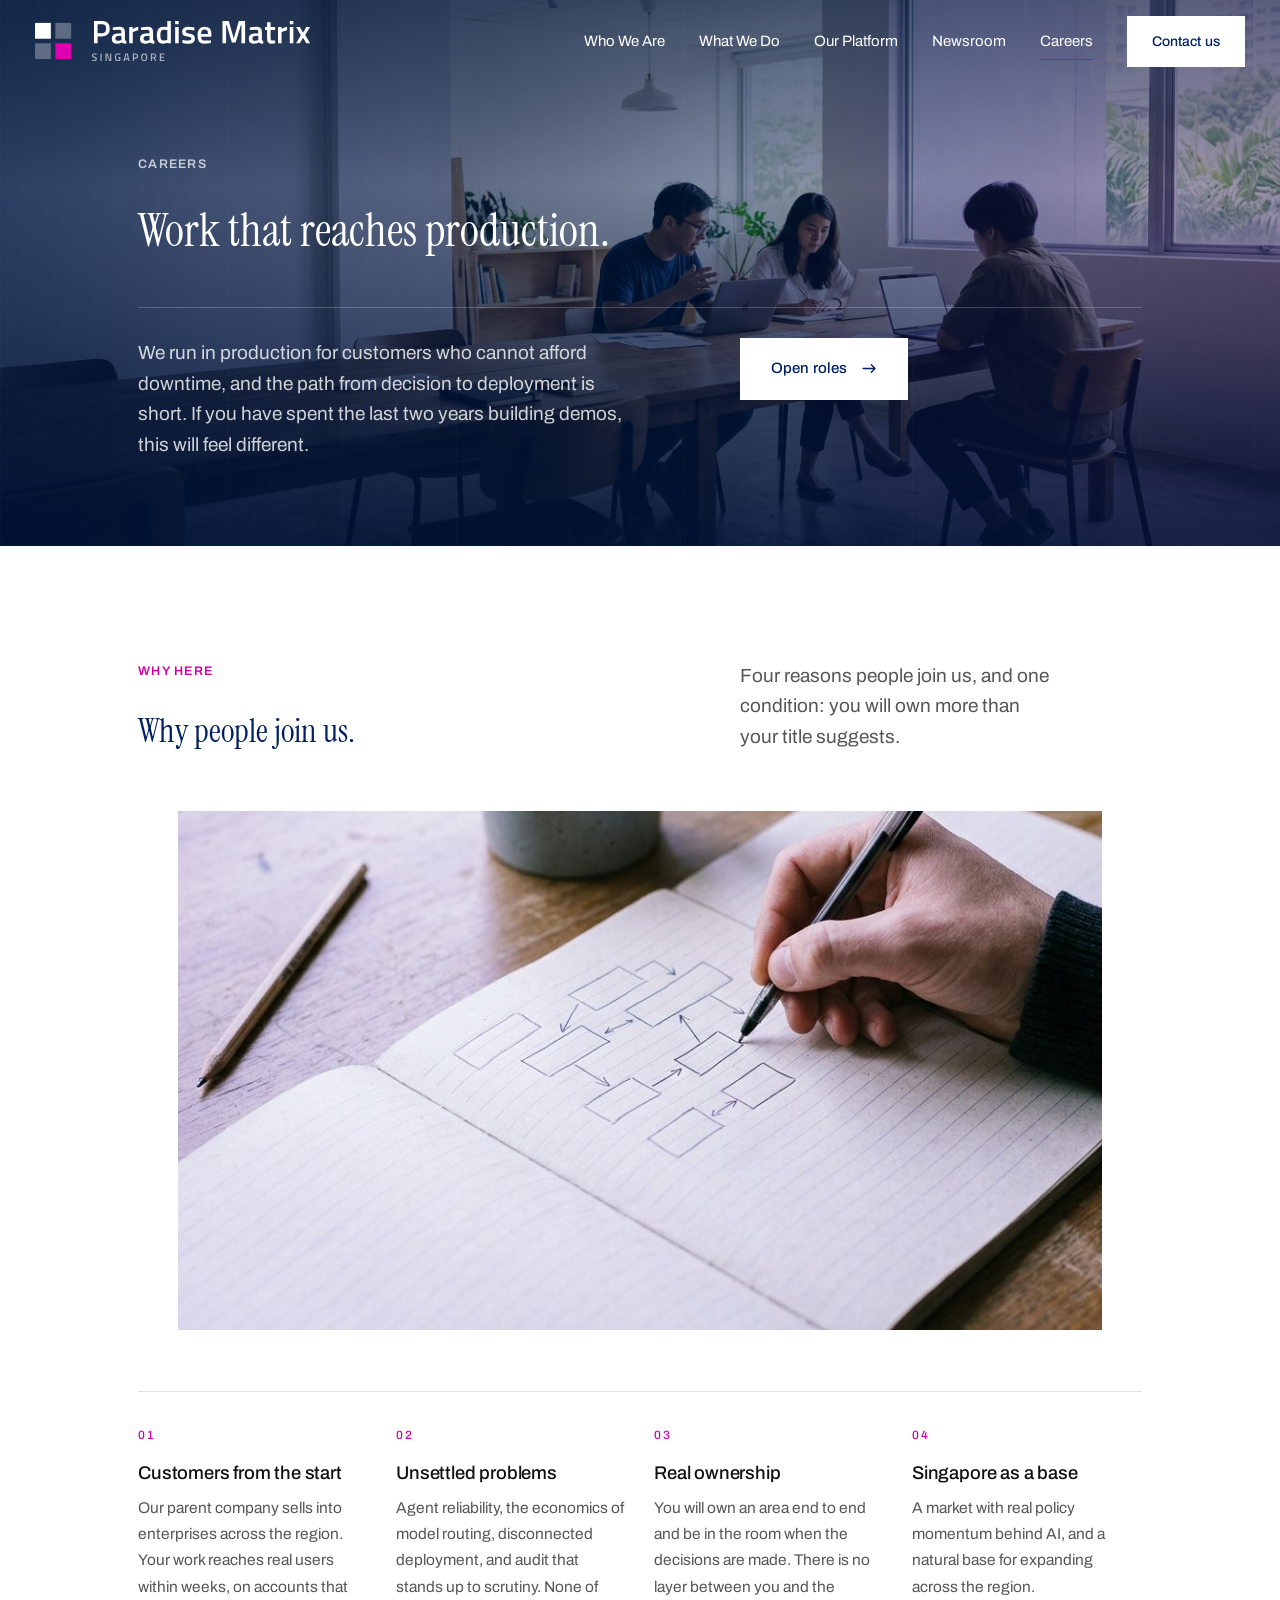
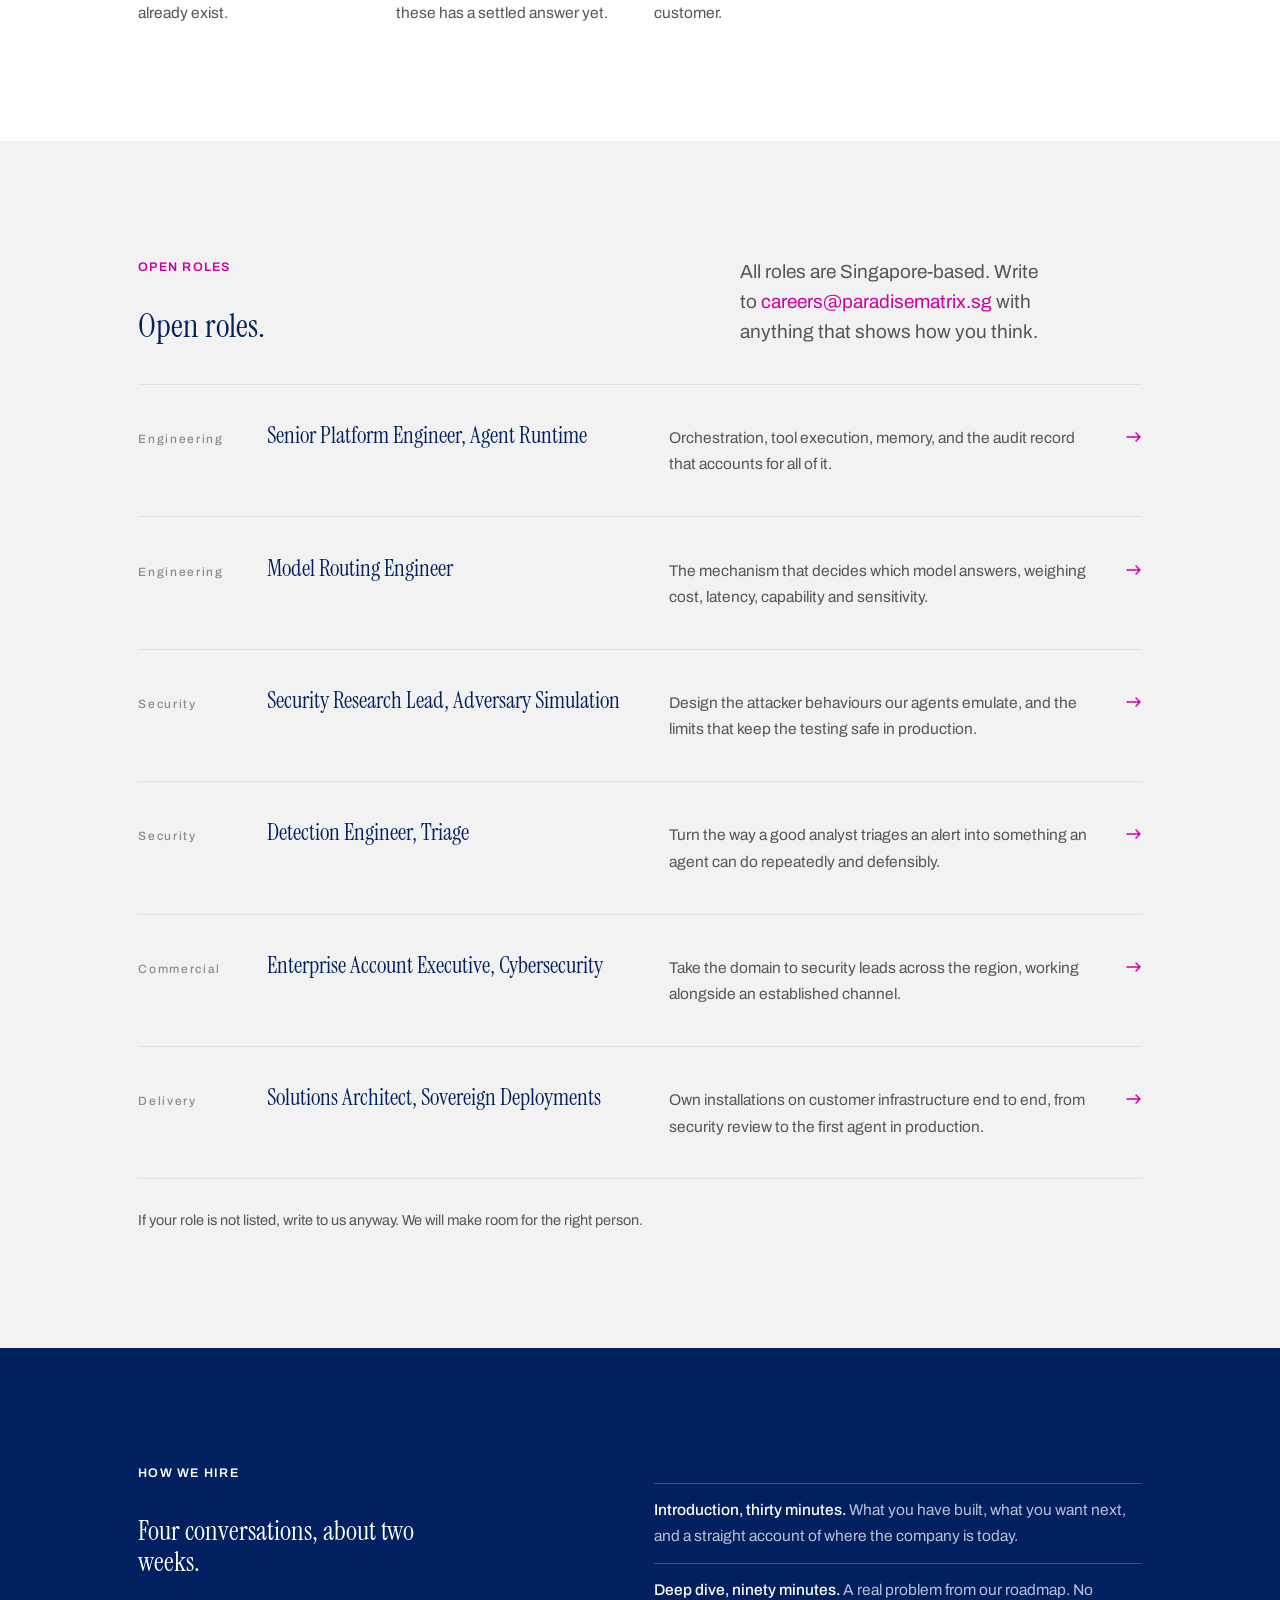
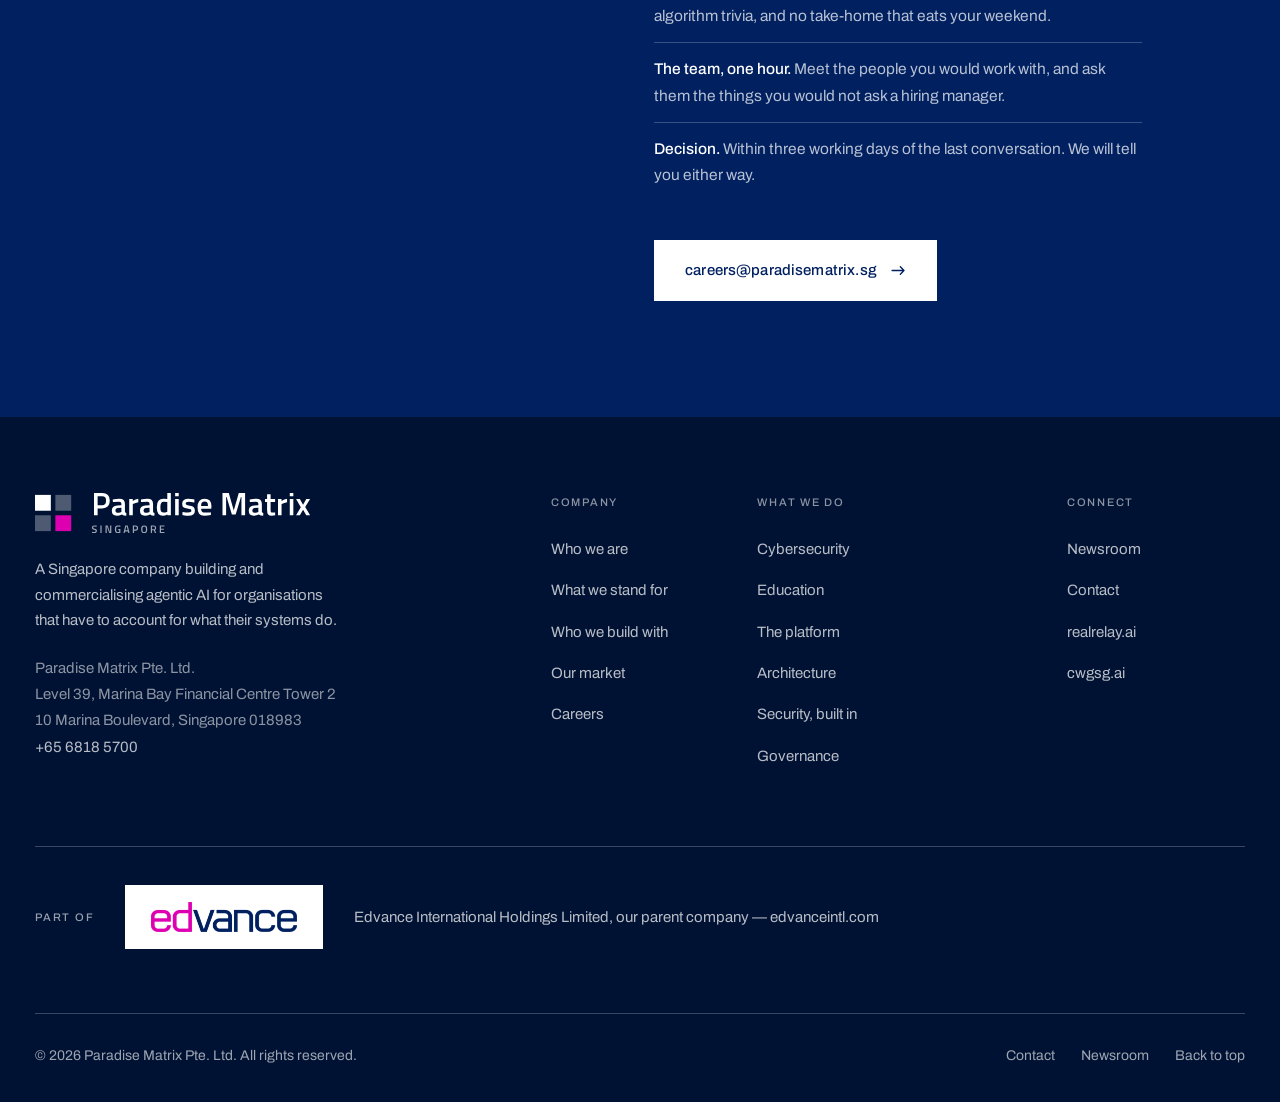
==== commit b3bcc253: "Publish the registered office and the main line The footer carried only the company name and the cit" ====
--- a/careers.html
+++ b/careers.html
@@ -90,14 +90,18 @@
       ],
       "address": {
         "@type": "PostalAddress",
+        "streetAddress": "Level 39, Marina Bay Financial Centre Tower 2, 10 Marina Boulevard",
         "addressLocality": "Singapore",
+        "postalCode": "018983",
         "addressCountry": "SG"
       },
+      "telephone": "+65 6818 5700",
       "contactPoint": [
         {
           "@type": "ContactPoint",
           "contactType": "sales",
           "email": "enquiries@paradisematrix.sg",
+          "telephone": "+65 6818 5700",
           "areaServed": "SG",
           "availableLanguage": "English"
         },
@@ -257,7 +261,9 @@
           <p>A Singapore company building and commercialising agentic AI for organisations that have to account for what their systems do.</p>
           <address class="footer-addr">
             Paradise Matrix Pte. Ltd.<br>
-            Singapore
+            Level 39, Marina Bay Financial Centre Tower 2<br>
+            10 Marina Boulevard, Singapore 018983<br>
+            <a href="tel:+6568185700">+65 6818 5700</a>
           </address>
         </div>
         <div class="c-2 start6 footer-col">
--- a/assets/css/site.css
+++ b/assets/css/site.css
@@ -784,6 +784,8 @@
 .footer-col a:hover { color: #fff; }
 .footer-about p { margin-top: 24px; font-size: 15px; color: var(--on-deep-muted); max-width: 34ch; }
 .footer-addr { margin-top: 22px; font-style: normal; font-size: 15px; line-height: 1.75; color: rgba(255,255,255,.55); }
+.site-footer .footer-addr a { color: rgba(255,255,255,.72); }
+.site-footer .footer-addr a:hover { color: #fff; }
 .footer-bottom {
   display: flex; flex-wrap: wrap; align-items: center; justify-content: space-between; gap: 16px;
   margin-top: clamp(44px, 5vw, 72px); padding-top: 30px;
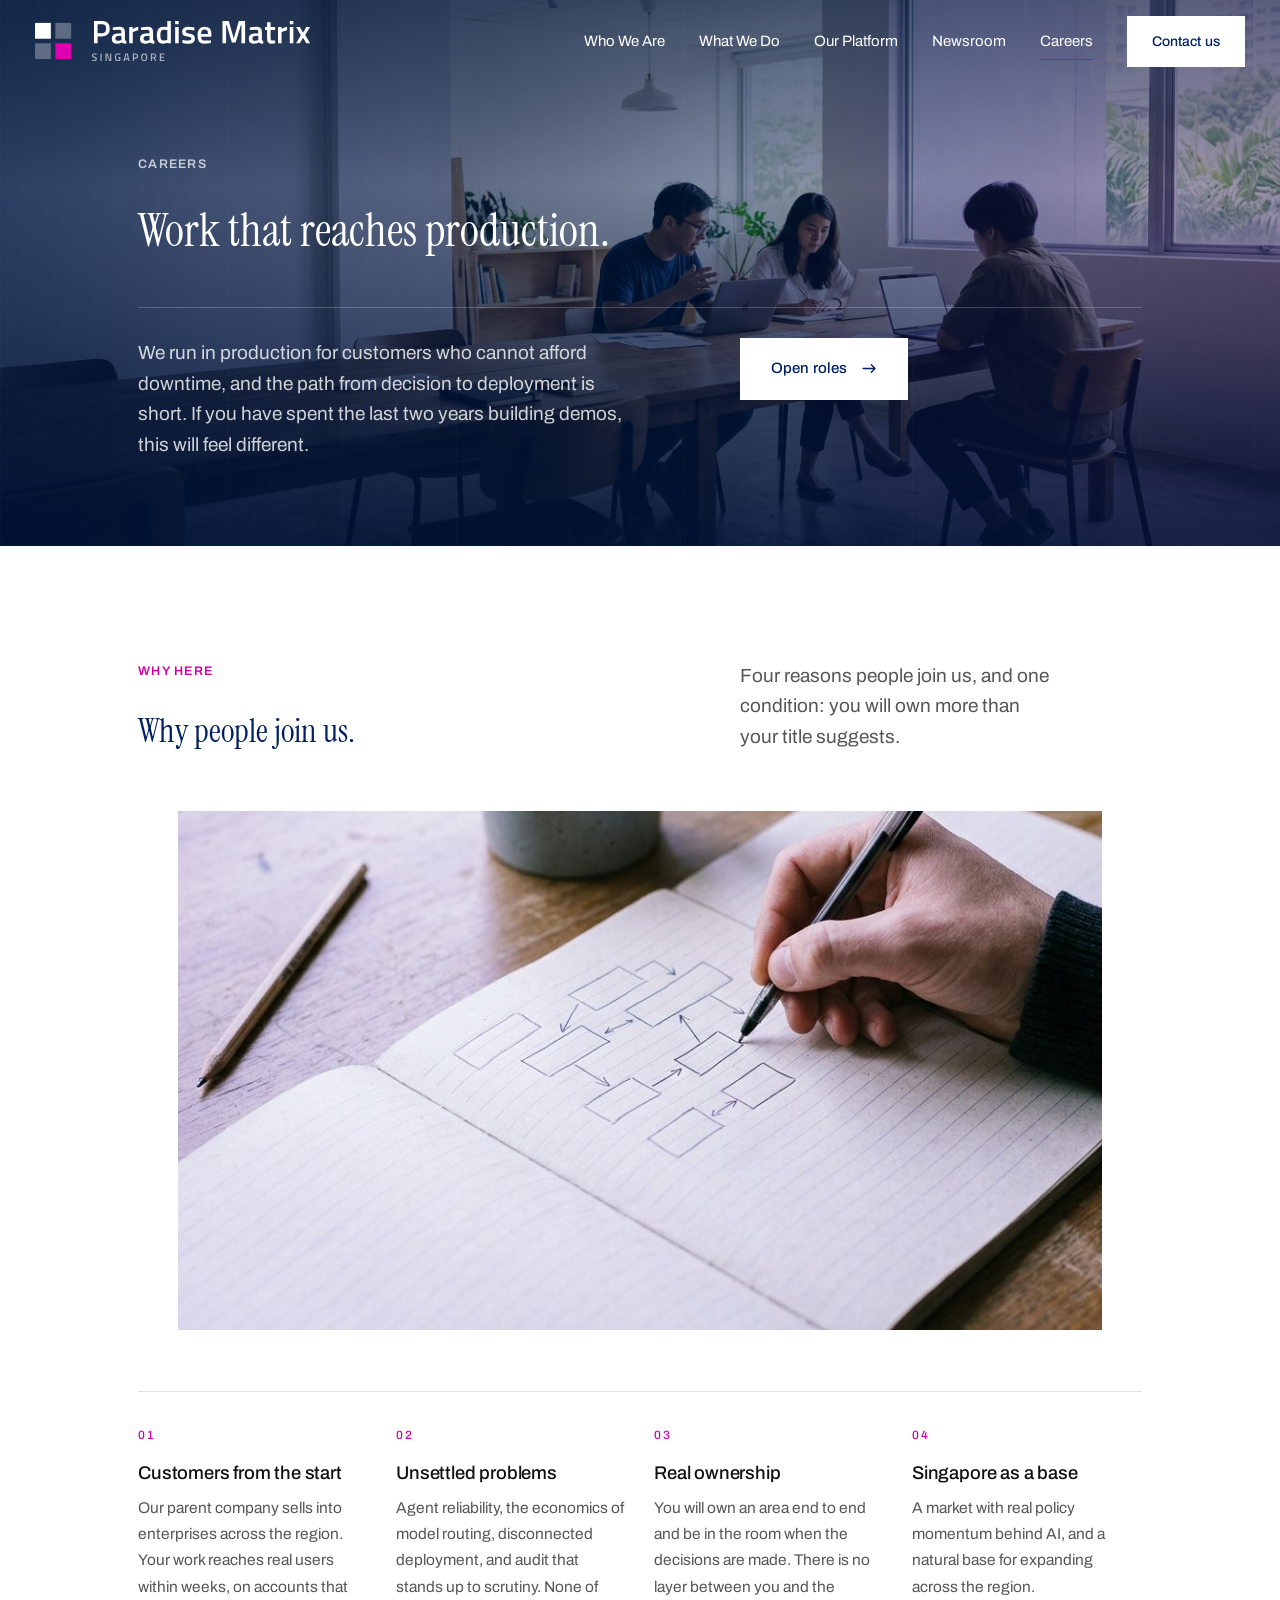
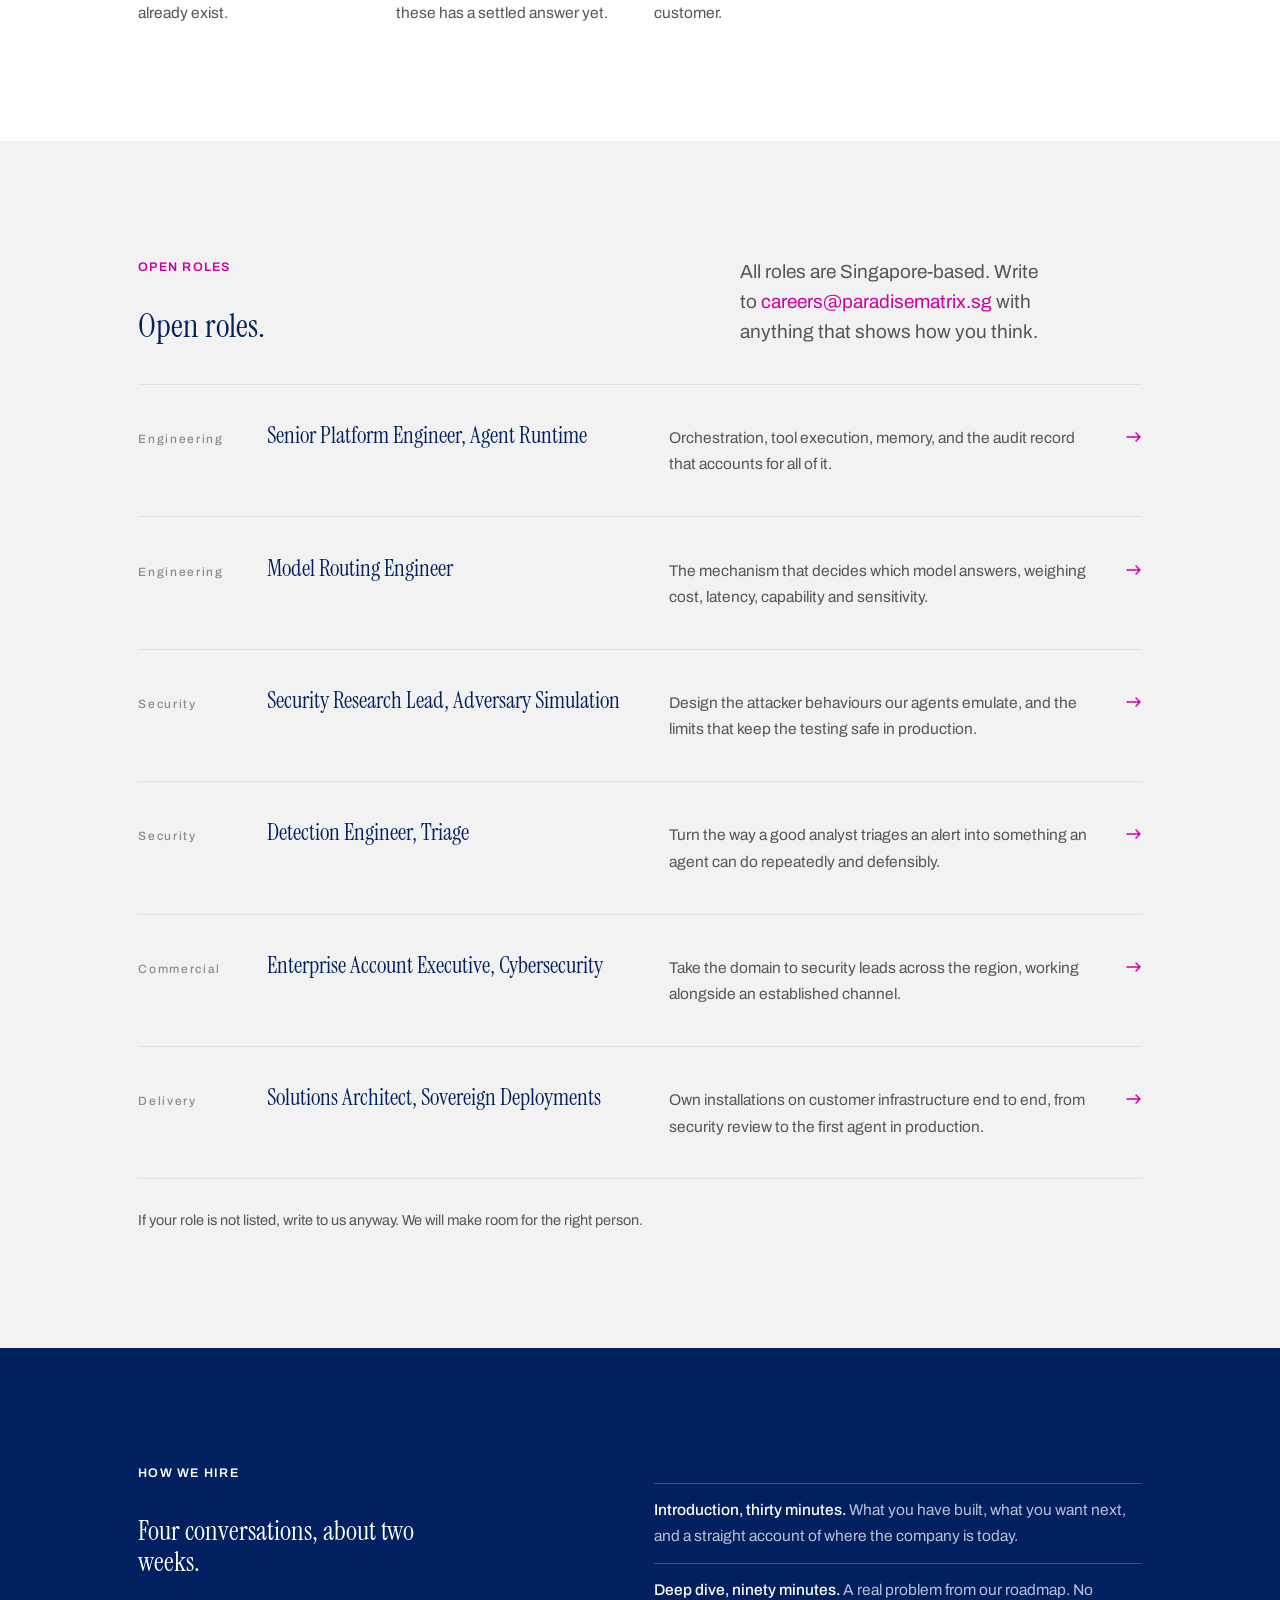
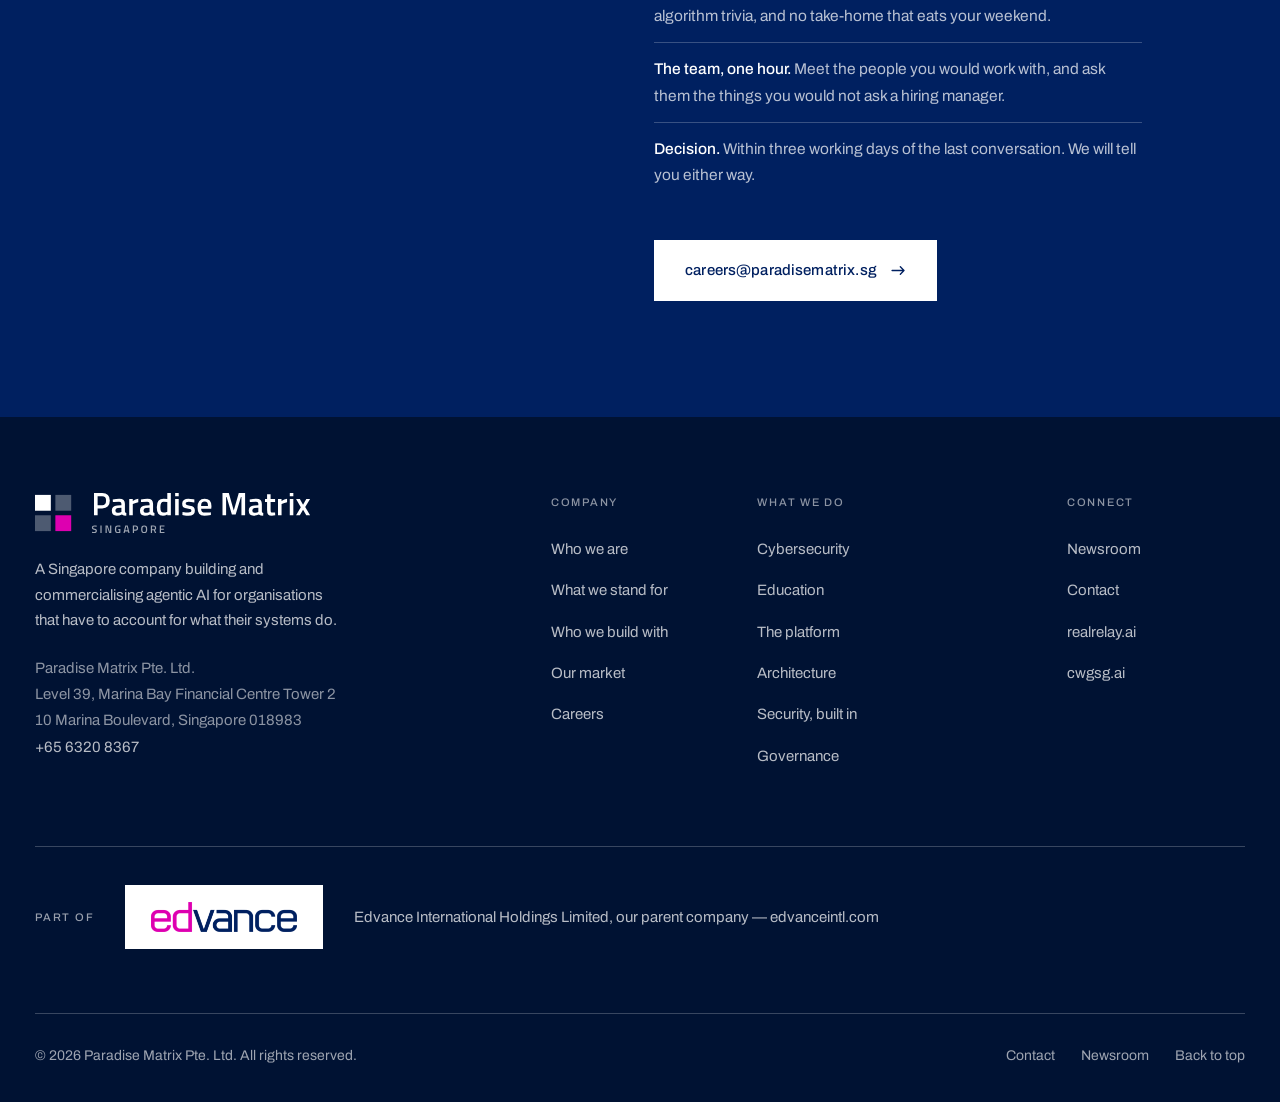
==== commit bdbaf050: "Correct the main line to +65 6320 8367 Replaces the number published in the previous commit, in the " ====
--- a/careers.html
+++ b/careers.html
@@ -95,13 +95,13 @@
         "postalCode": "018983",
         "addressCountry": "SG"
       },
-      "telephone": "+65 6818 5700",
+      "telephone": "+65 6320 8367",
       "contactPoint": [
         {
           "@type": "ContactPoint",
           "contactType": "sales",
           "email": "enquiries@paradisematrix.sg",
-          "telephone": "+65 6818 5700",
+          "telephone": "+65 6320 8367",
           "areaServed": "SG",
           "availableLanguage": "English"
         },
@@ -263,7 +263,7 @@
             Paradise Matrix Pte. Ltd.<br>
             Level 39, Marina Bay Financial Centre Tower 2<br>
             10 Marina Boulevard, Singapore 018983<br>
-            <a href="tel:+6568185700">+65 6818 5700</a>
+            <a href="tel:+6563208367">+65 6320 8367</a>
           </address>
         </div>
         <div class="c-2 start6 footer-col">
